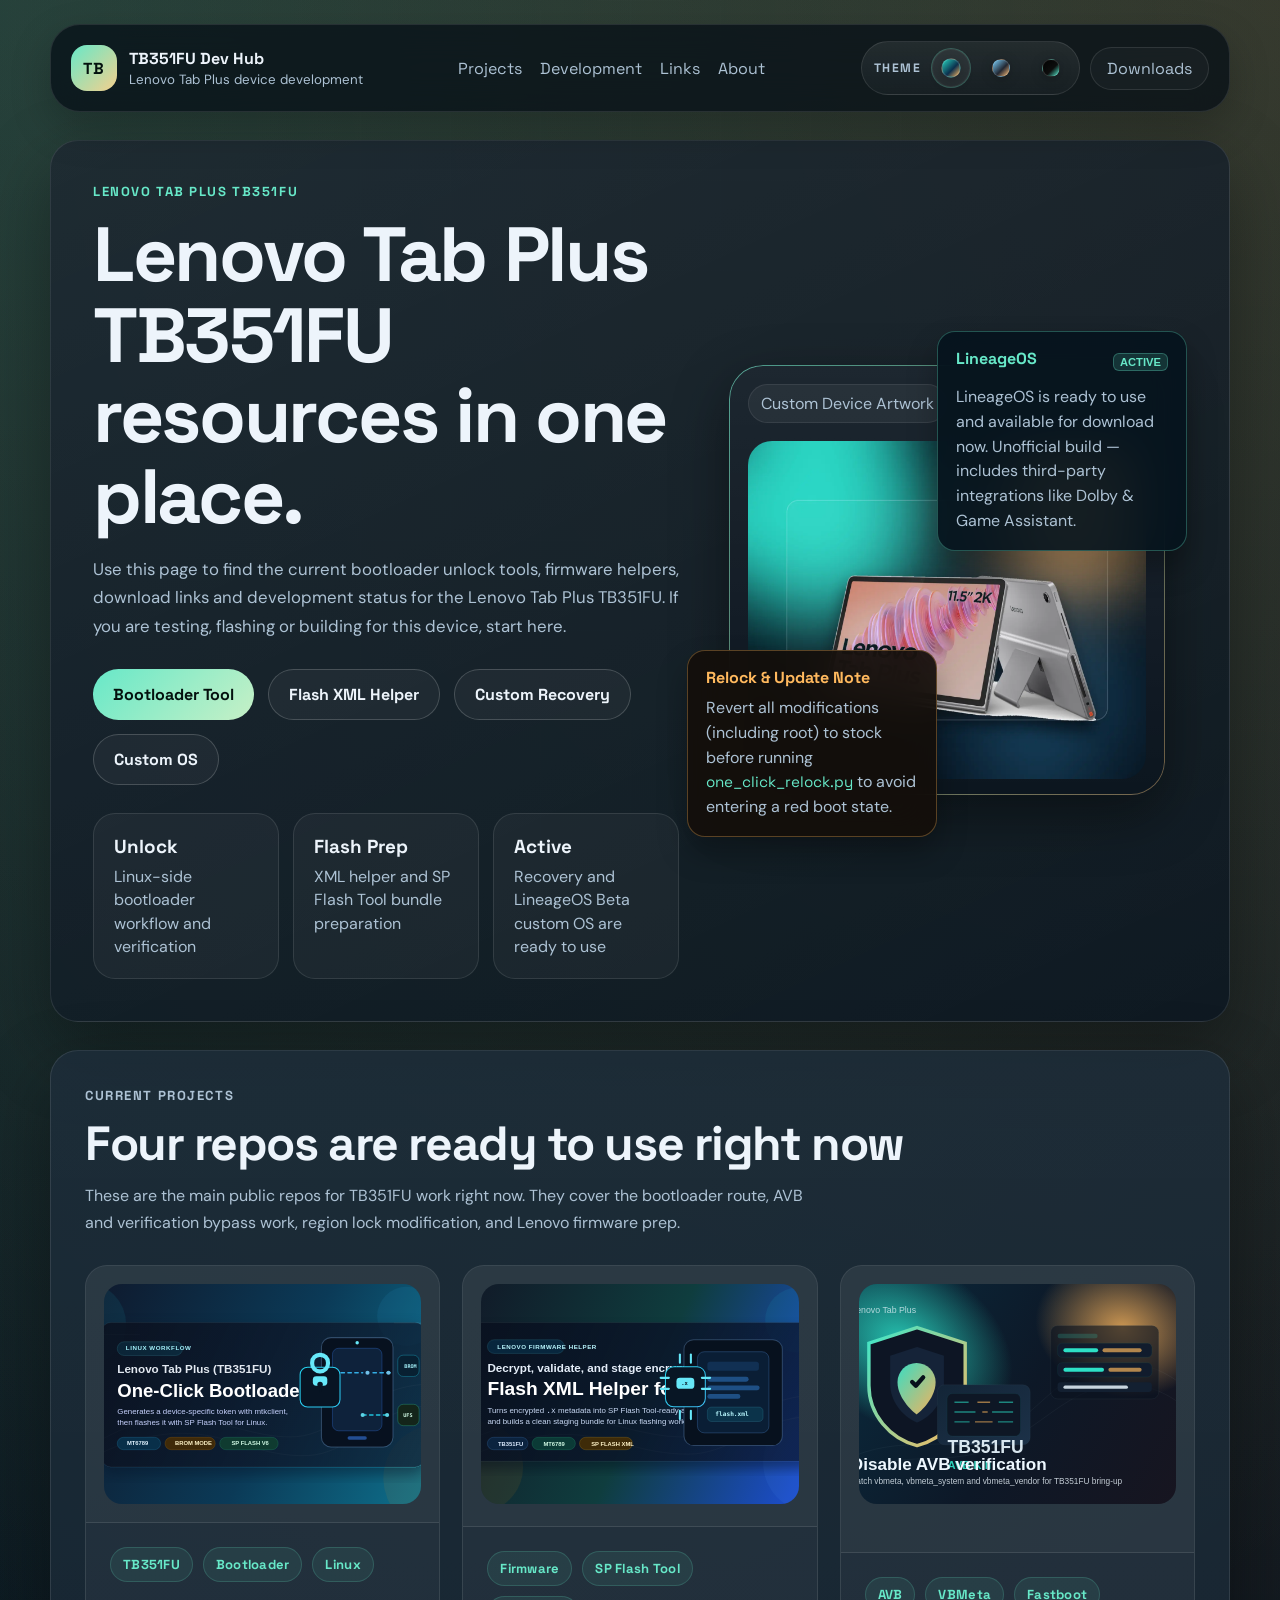
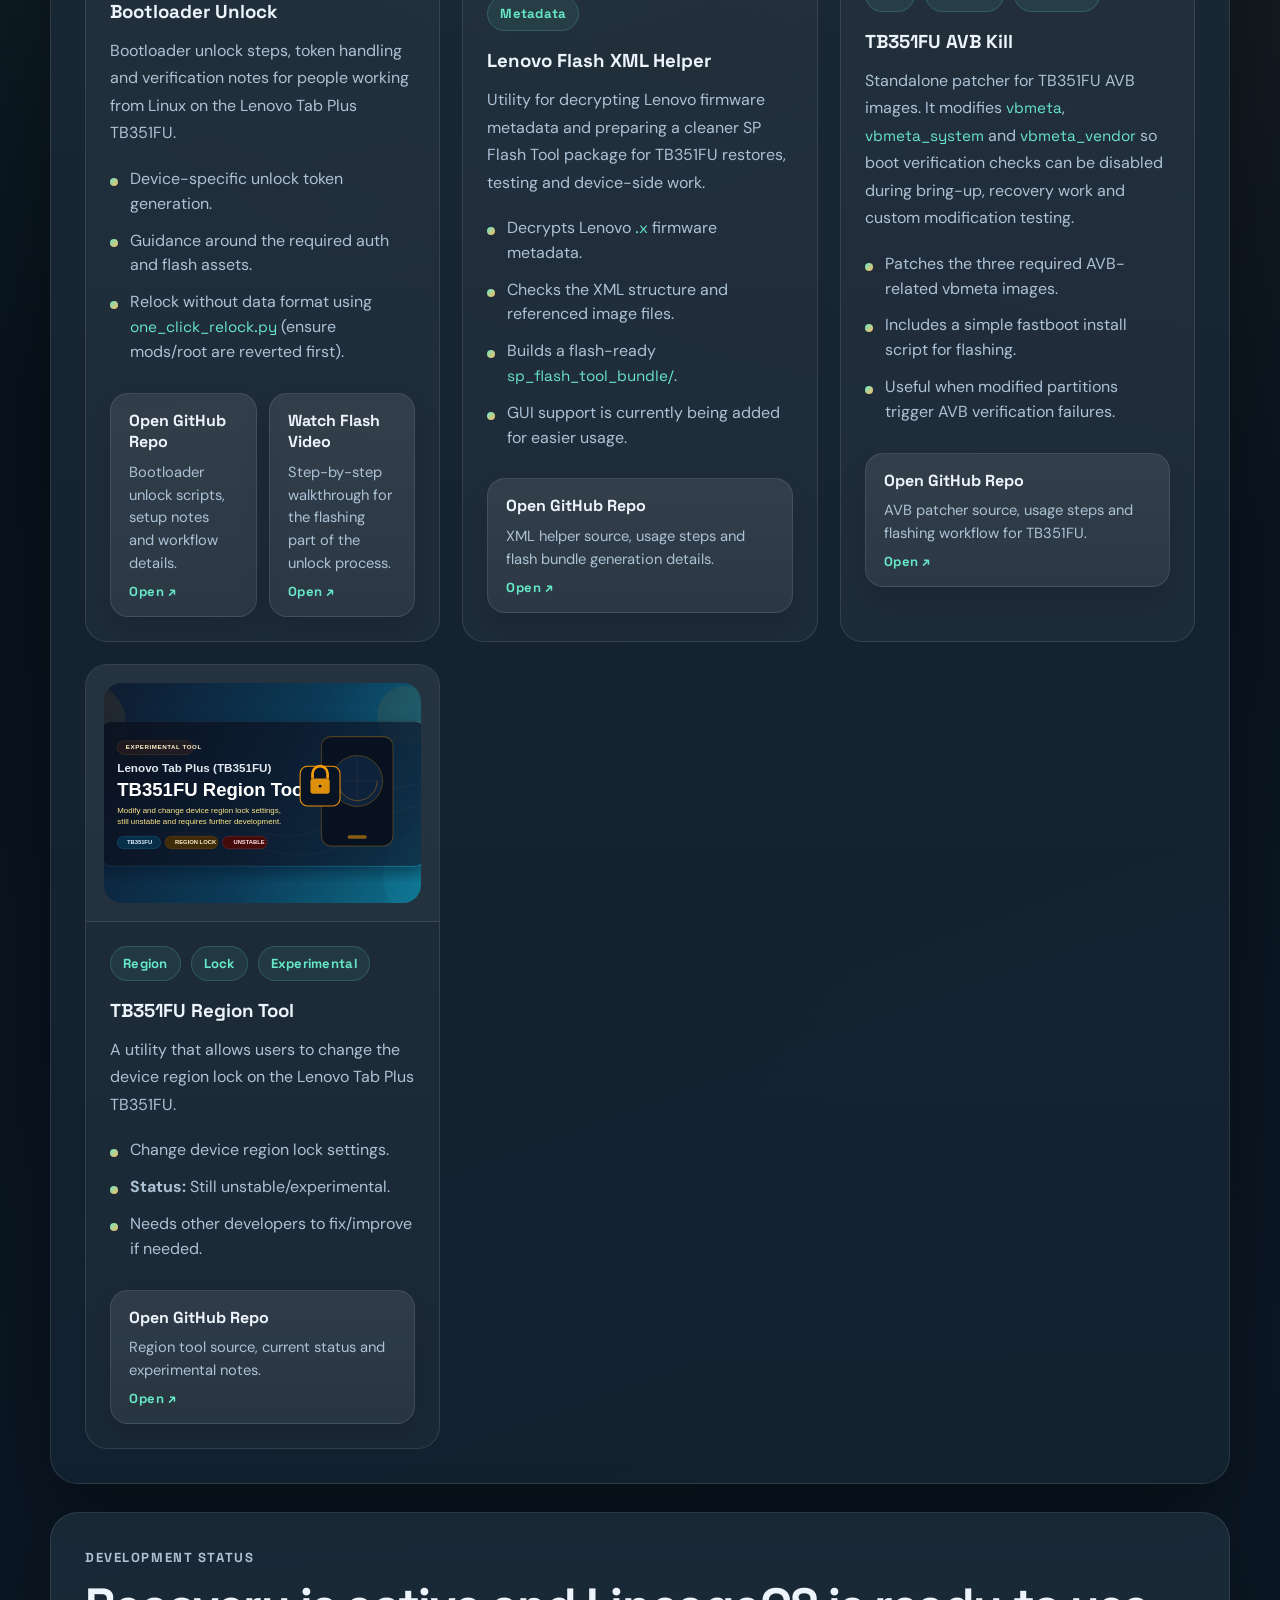
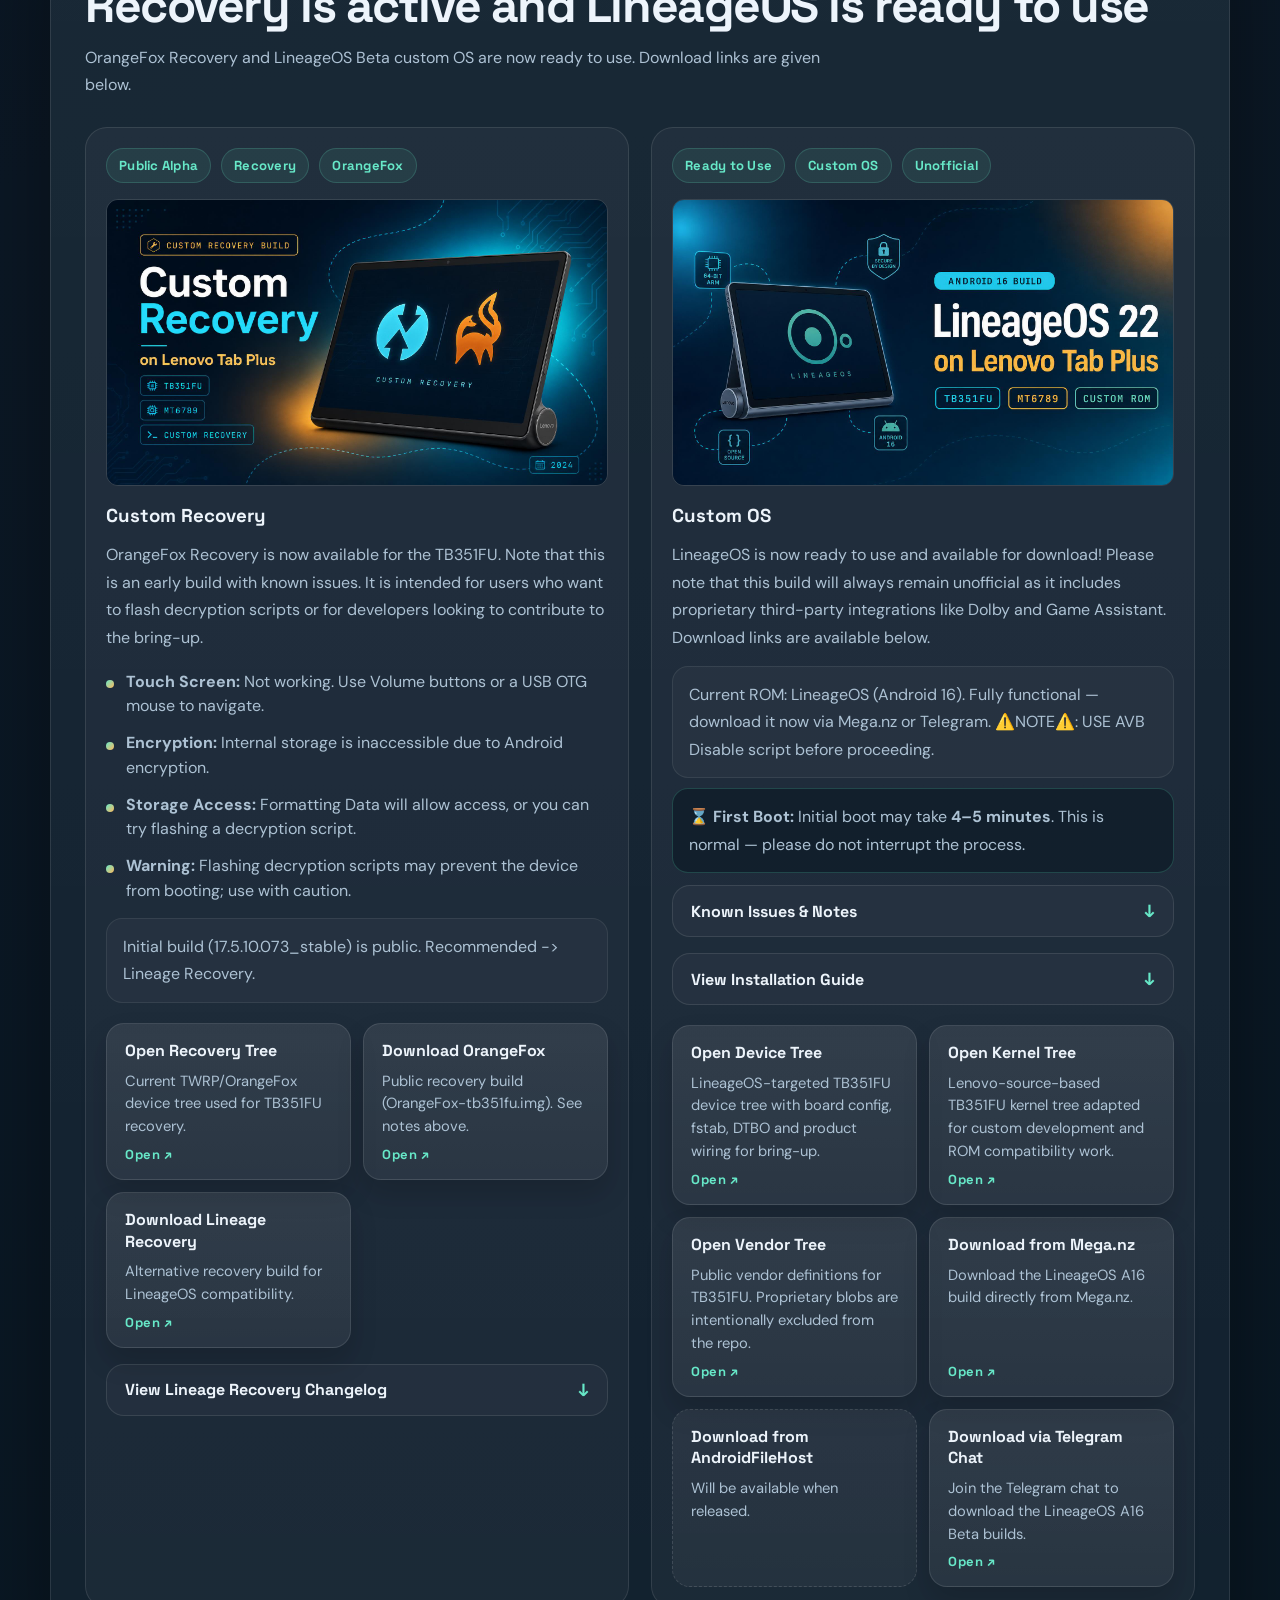
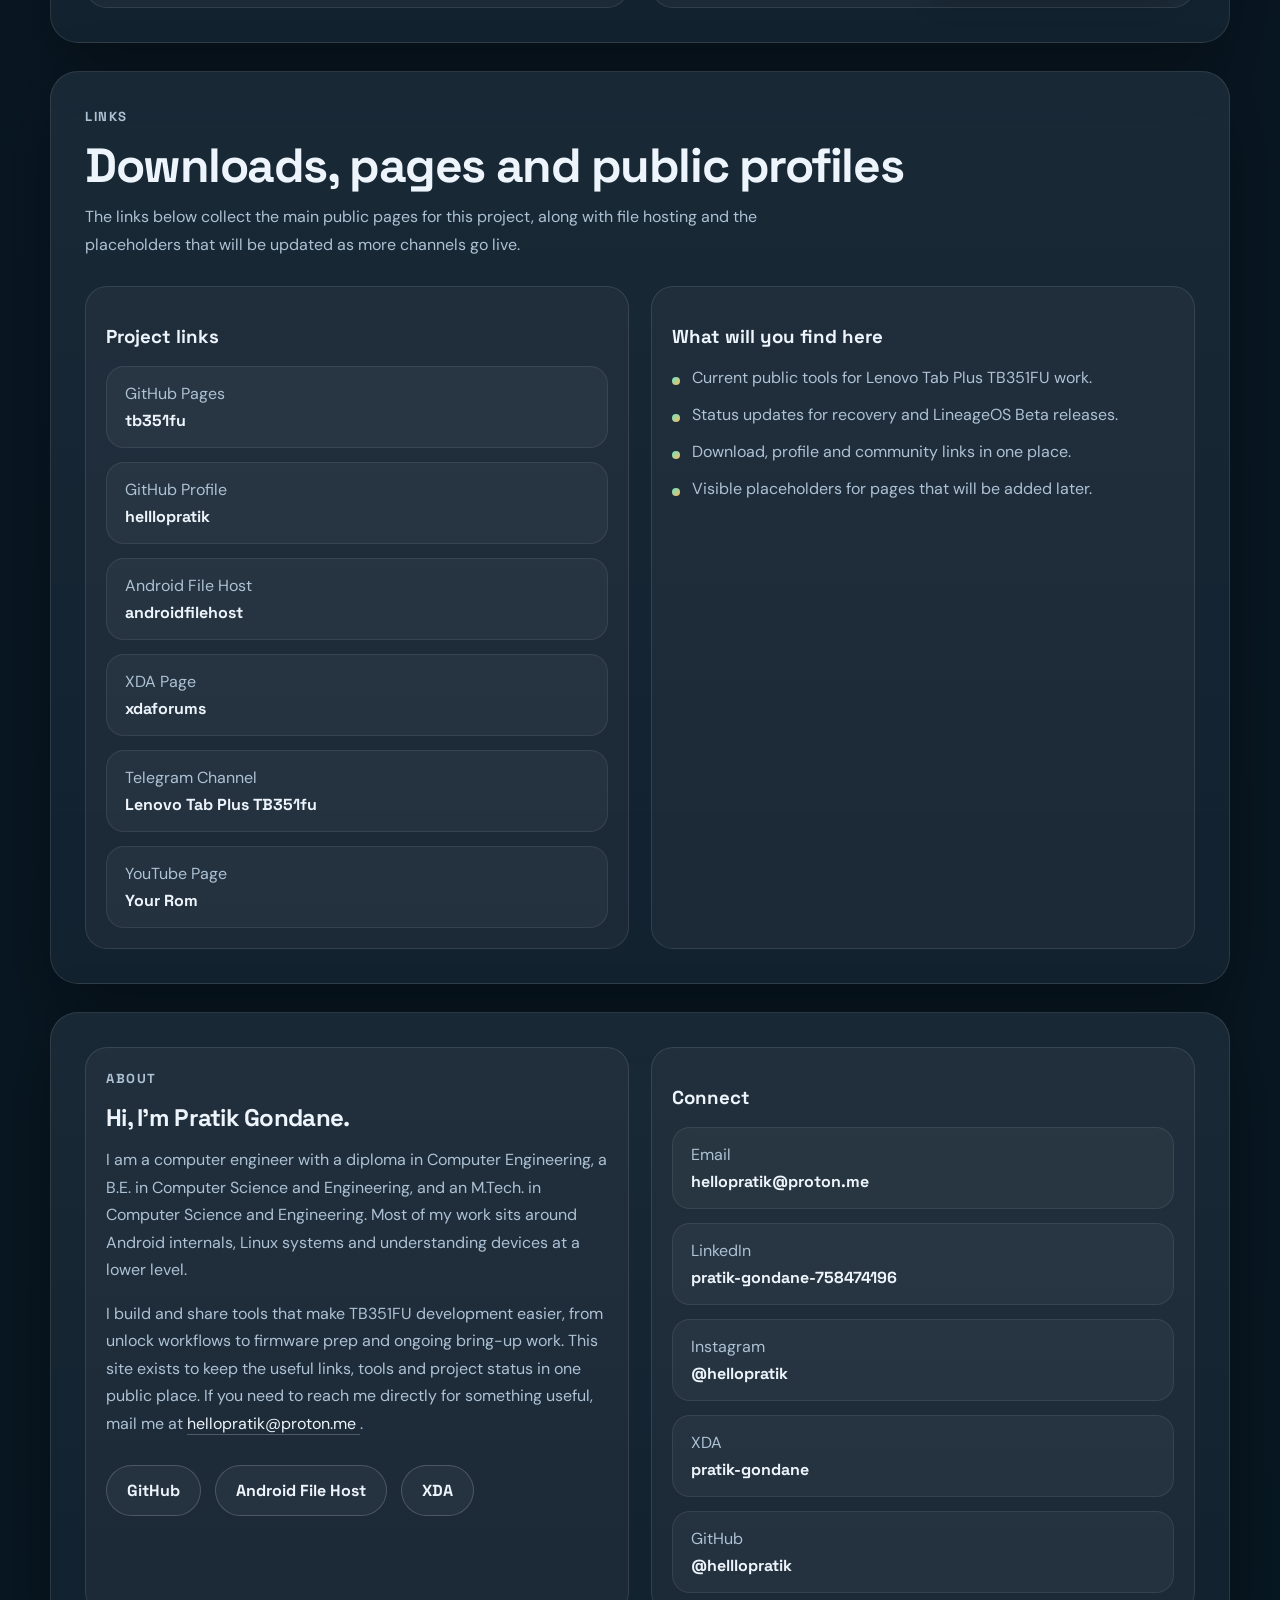
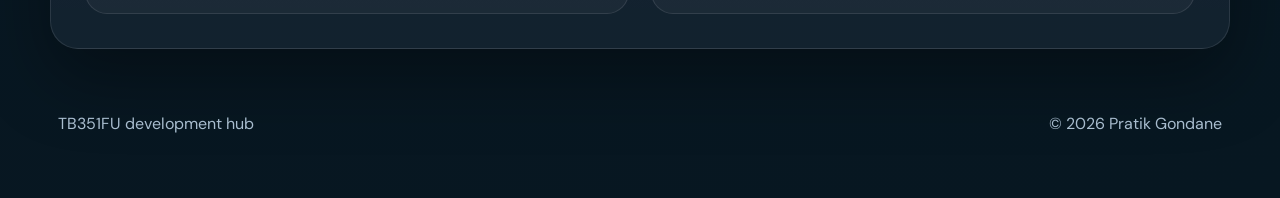
==== index.html @ dd444c96 "Update index.html" ====
<!DOCTYPE html>
<html lang="en">
  <head>
    <meta charset="UTF-8" />
    <meta name="viewport" content="width=device-width, initial-scale=1.0" />
    <title>TB351FU Dev Hub | Lenovo Tab Plus</title>
    <meta
      name="description"
      content="Community-maintained Lenovo Tab Plus TB351FU page with unlock tools, flashing helpers, download links, and LineageOS Beta custom OS builds."
    />
    <link rel="preconnect" href="https://fonts.googleapis.com" />
    <link rel="preconnect" href="https://fonts.gstatic.com" crossorigin />
    <link
      href="https://fonts.googleapis.com/css2?family=DM+Sans:wght@400;500;700&amp;family=Space+Grotesk:wght@400;500;700&amp;display=swap"
      rel="stylesheet"
    />
    <link rel="stylesheet" href="styles.css" />
    <script defer src="script.js"></script>
  </head>
  <body data-theme="ocean">
    <!--
      GitHub Pages: https://helllopratik.github.io/tb351fu/
      GitHub profile: https://github.com/helllopratik
      Android File Host: https://androidfilehost.com/?w=profile&uid=15664248565197208098
      XDA page: https://xdaforums.com/m/pratik-gondane.7046254/
      Telegram channel: https://t.me/+tnPYLhpgWBswZmE1
      YouTube page: https://www.youtube.com/@yourrom3328
      Bootloader flash video: https://www.youtube.com/watch?v=SAwgAutwB2s&t=374s
      Telegram Discussion group: https://t.me/+AI4y0BtIHQcwNGI1
      Recovery tree: https://github.com/helllopratik/twrp_device_lenovo_tb351fu
      Recovery download: https://github.com/helllopratik/twrp_device_lenovo_tb351fu/releases/download/17.5.10.073/OrangeFox-tb351fu.img
      AVB Kill repo: https://github.com/helllopratik/TB351FU_AVB_Kill
      OS device tree: https://github.com/helllopratik/android_device_lenovo_tb351fu
      OS kernel tree: https://github.com/helllopratik/android_kernel_lenovo_tb351fu
      OS vendor tree: https://github.com/helllopratik/android_vendor_lenovo_tb351fu
      OS firmware tree: [link here]
    -->

    <div class="page-shell">
      <header class="site-header">
        <a class="brand" href="#top" aria-label="TB351FU Dev Hub home">
          <span class="brand-mark">TB</span>
          <span class="brand-copy">
            <strong>TB351FU Dev Hub</strong>
            <small>Lenovo Tab Plus device development</small>
          </span>
        </a>

        <nav class="site-nav" aria-label="Primary navigation">
          <a href="#projects">Projects</a>
          <a href="#development">Development</a>
          <a href="#links">Links</a>
          <a href="#about">About</a>
        </nav>

        <div class="header-actions">
          <div class="theme-switcher" role="group" aria-label="Choose color theme">
            <span class="theme-switcher-label">Theme</span>
            <button
              class="theme-button"
              type="button"
              data-theme-value="ocean"
              aria-label="Ocean theme"
              title="Ocean"
            >
              <span class="theme-swatch theme-swatch-ocean" aria-hidden="true"></span>
            </button>
            <button
              class="theme-button"
              type="button"
              data-theme-value="graphite"
              aria-label="Graphite theme"
              title="Graphite"
            >
              <span class="theme-swatch theme-swatch-graphite" aria-hidden="true"></span>
            </button>
            <button
              class="theme-button"
              type="button"
              data-theme-value="amoled"
              aria-label="AMOLED theme"
              title="AMOLED"
            >
              <span class="theme-swatch theme-swatch-amoled" aria-hidden="true"></span>
            </button>
          </div>

          <a class="header-link" href="#links">Downloads</a>
        </div>
      </header>

      <main>
        <section class="hero reveal" id="top">
          <div class="hero-copy">
            <p class="eyebrow">Lenovo Tab Plus TB351FU</p>
            <h1>Lenovo Tab Plus TB351FU resources in one place.</h1>
            <p class="hero-text">
              Use this page to find the current bootloader unlock tools,
              firmware helpers, download links and development status for the
              Lenovo Tab Plus TB351FU. If you are testing, flashing or building
              for this device, start here.
            </p>

            <div class="hero-actions">
              <a
                class="button button-primary"
                href="https://github.com/helllopratik/lenovo_tb351fu_bootloader_unlock"
                target="_blank"
                rel="noreferrer"
              >
                Bootloader Tool
              </a>
              <a
                class="button button-secondary"
                href="https://github.com/helllopratik/lenovo_flash_xml_helper_TB351FU"
                target="_blank"
                rel="noreferrer"
              >
                Flash XML Helper
              </a>
              <a class="button button-secondary" href="#custom-recovery">
                Custom Recovery
              </a>
              <a class="button button-secondary" href="#custom-os">
                Custom OS
              </a>
            </div>

            <div class="hero-stats" aria-label="TB351FU highlights">
              <article>
                <strong>Unlock</strong>
                <span>Linux-side bootloader workflow and verification</span>
              </article>
              <article>
                <strong>Flash Prep</strong>
                <span>XML helper and SP Flash Tool bundle preparation</span>
              </article>
              <article>
                <strong>Active</strong>
                <span>Recovery and LineageOS Beta custom OS are ready to use</span>
              </article>
            </div>
          </div>

          <div class="hero-visual">
            <div class="hero-frame">
              <div class="hero-frame-label">Custom Device Artwork</div>
              <img
                src="assets/lenovotab-hero.webp"
                alt="Custom Lenovo Tab Plus TB351FU hero artwork based on the device photo"
                class="hero-banner hero-device-photo"
                loading="eager"
              />
            </div>

            <div class="floating-card floating-card-top">
              <span style="display: flex; justify-content: space-between; align-items: center; width: 100%;">
                <span>LineageOS</span>
                <span style="font-size: 0.7rem; padding: 2px 6px; border-radius: 6px; background: rgba(103, 232, 200, 0.15); border: 1px solid rgba(103, 232, 200, 0.3); color: var(--accent); margin-bottom: 0; text-transform: uppercase; font-family: sans-serif; font-weight: 700;">Active</span>
              </span>
              <p>
                LineageOS is ready to use and available for download now.
                Unofficial build &mdash; includes third-party integrations like Dolby &amp; Game Assistant.
              </p>
            </div>

            <div class="floating-card floating-card-warning">
              <span>Relock & Update Note</span>
              <p>
                Revert all modifications (including root) to stock before running <code>one_click_relock.py</code> to avoid entering a red boot state.
              </p>
            </div>
          </div>
        </section>

        <section class="section reveal" id="projects">
          <div class="section-head">
            <p class="eyebrow">Current Projects</p>
            <h2>Four repos are ready to use right now</h2>
            <p>
              These are the main public repos for TB351FU work right now. They
              cover the bootloader route, AVB and verification bypass work, 
              region lock modification, and Lenovo firmware prep.
            </p>
          </div>

          <div class="project-grid">
            <article class="project-card">
              <div class="project-media">
                <img
                  src="assets/unlock-banner.svg"
                  alt="Lenovo Tab Plus TB351FU one-click bootloader unlock banner"
                  loading="lazy"
                />
              </div>
              <div class="project-copy">
                <div class="project-meta">
                  <span class="pill">TB351FU</span>
                  <span class="pill">Bootloader</span>
                  <span class="pill">Linux</span>
                </div>
                <h3>Bootloader Unlock</h3>
                <p>
                  Bootloader unlock steps, token handling and verification notes
                  for people working from Linux on the Lenovo Tab Plus TB351FU.
                </p>

                <ul class="feature-list">
                  <li>Device-specific unlock token generation.</li>
                  <li>Guidance around the required auth and flash assets.</li>
                  <li>Relock without data format using <code>one_click_relock.py</code> (ensure mods/root are reverted first).</li>
                </ul>

                <div class="project-links">
                  <a
                    class="action-card"
                    href="https://github.com/helllopratik/lenovo_tb351fu_bootloader_unlock"
                    target="_blank"
                    rel="noreferrer"
                  >
                    <span class="action-card-title">Open GitHub Repo</span>
                    <small class="action-card-note">
                      Bootloader unlock scripts, setup notes and workflow details.
                    </small>
                  </a>
                  <a
                    class="action-card"
                    href="https://www.youtube.com/watch?v=SAwgAutwB2s&amp;t=374s"
                    target="_blank"
                    rel="noreferrer"
                  >
                    <span class="action-card-title">Watch Flash Video</span>
                    <small class="action-card-note">
                      Step-by-step walkthrough for the flashing part of the unlock process.
                    </small>
                  </a>
                </div>
              </div>
            </article>

            <article class="project-card">
              <div class="project-media">
                <img
                  src="assets/xml-helper-banner.svg"
                  alt="Lenovo Flash XML Helper for TB351FU banner"
                  loading="lazy"
                />
              </div>
              <div class="project-copy">
                <div class="project-meta">
                  <span class="pill">Firmware</span>
                  <span class="pill">SP Flash Tool</span>
                  <span class="pill">Metadata</span>
                </div>
                <h3>Lenovo Flash XML Helper</h3>
                <p>
                  Utility for decrypting Lenovo firmware metadata and preparing
                  a cleaner SP Flash Tool package for TB351FU restores, testing
                  and device-side work.
                </p>

                <ul class="feature-list">
                  <li>Decrypts Lenovo <code>.x</code> firmware metadata.</li>
                  <li>Checks the XML structure and referenced image files.</li>
                  <li>Builds a flash-ready <code>sp_flash_tool_bundle/</code>.</li>
                  <li>GUI support is currently being added for easier usage.</li>
                </ul>

                <div class="project-links project-links-single">
                  <a
                    class="action-card"
                    href="https://github.com/helllopratik/lenovo_flash_xml_helper_TB351FU"
                    target="_blank"
                    rel="noreferrer"
                  >
                    <span class="action-card-title">Open GitHub Repo</span>
                    <small class="action-card-note">
                      XML helper source, usage steps and flash bundle generation details.
                    </small>
                  </a>
                </div>
              </div>
            </article>

            <article class="project-card">
              <div class="project-media">
                <img
                  src="assets/avbkill-banner.svg"
                  alt="TB351FU AVB Kill suite banner"
                  loading="lazy"
                />
              </div>
              <div class="project-copy">
                <div class="project-meta">
                  <span class="pill">AVB</span>
                  <span class="pill">VBMeta</span>
                  <span class="pill">Fastboot</span>
                </div>
                <h3>TB351FU AVB Kill</h3>
                <p>
                  Standalone patcher for TB351FU AVB images. It modifies
                  <code>vbmeta</code>, <code>vbmeta_system</code> and
                  <code>vbmeta_vendor</code> so boot verification checks can be
                  disabled during bring-up, recovery work and custom
                  modification testing.
                </p>

                <ul class="feature-list">
                  <li>Patches the three required AVB-related vbmeta images.</li>
                  <li>Includes a simple fastboot install script for flashing.</li>
                  <li>Useful when modified partitions trigger AVB verification failures.</li>
                </ul>

                <div class="project-links project-links-single">
                  <a
                    class="action-card"
                    href="https://github.com/helllopratik/TB351FU_AVB_Kill"
                    target="_blank"
                    rel="noreferrer"
                  >
                    <span class="action-card-title">Open GitHub Repo</span>
                    <small class="action-card-note">
                      AVB patcher source, usage steps and flashing workflow for TB351FU.
                    </small>
                  </a>
                </div>
              </div>
            </article>

            <article class="project-card">
              <div class="project-media">
                <img
                  src="assets/region-tool-banner.svg"
                  alt="TB351FU Region Tool banner"
                  loading="lazy"
                />
              </div>
              <div class="project-copy">
                <div class="project-meta">
                  <span class="pill">Region</span>
                  <span class="pill">Lock</span>
                  <span class="pill">Experimental</span>
                </div>
                <h3>TB351FU Region Tool</h3>
                <p>
                  A utility that allows users to change the device region lock 
                  on the Lenovo Tab Plus TB351FU.
                </p>

                <ul class="feature-list">
                  <li>Change device region lock settings.</li>
                  <li><strong>Status:</strong> Still unstable/experimental.</li>
                  <li>Needs other developers to fix/improve if needed.</li>
                </ul>

                <div class="project-links project-links-single">
                  <a
                    class="action-card"
                    href="https://github.com/helllopratik/tb351fu_region_tool"
                    target="_blank"
                    rel="noreferrer"
                  >
                    <span class="action-card-title">Open GitHub Repo</span>
                    <small class="action-card-note">
                      Region tool source, current status and experimental notes.
                    </small>
                  </a>
                </div>
              </div>
            </article>
          </div>
        </section>

        <section class="section reveal" id="development">
          <div class="section-head">
            <p class="eyebrow">Development Status</p>
            <h2>Recovery is active and LineageOS is ready to use</h2>
            <p>
              OrangeFox Recovery and LineageOS Beta custom OS are now ready to use. Download links are given below.
            </p>
          </div>

          <div class="status-grid">
            <article class="status-card" id="custom-recovery">
              <div class="project-meta">
                <span class="pill">Public Alpha</span>
                <span class="pill">Recovery</span>
                <span class="pill">OrangeFox</span>
              </div>

              <div class="status-media" style="margin-top: 16px; border-radius: 12px; overflow: hidden; border: 1px solid var(--line);">
                <img
                  src="assets/customrecovery.jpeg"
                  alt="OrangeFox Recovery screenshot for Lenovo Tab Plus"
                  style="width: 100%; height: auto; display: block; object-fit: cover;"
                  loading="lazy"
                />
              </div>

              <h3>Custom Recovery</h3>
              <p>
                OrangeFox Recovery is now available for the TB351FU. Note that 
                this is an early build with known issues. It is intended for 
                users who want to flash decryption scripts or for developers 
                looking to contribute to the bring-up.
              </p>
              
              <ul class="feature-list feature-list-compact">
                <li><strong>Touch Screen:</strong> Not working. Use Volume buttons or a USB OTG mouse to navigate.</li>
                <li><strong>Encryption:</strong> Internal storage is inaccessible due to Android encryption.</li>
                <li><strong>Storage Access:</strong> Formatting Data will allow access, or you can try flashing a decryption script.</li>
                <li><strong>Warning:</strong> Flashing decryption scripts may prevent the device from booting; use with caution.</li>
              </ul>

              <p class="status-note">
                Initial build (17.5.10.073_stable) is public. Recommended -> Lineage Recovery.
              </p>
              <div class="status-resource-list">
                <a
                  class="action-card"
                  href="https://github.com/helllopratik/twrp_device_lenovo_tb351fu"
                  target="_blank"
                  rel="noreferrer"
                >
                  <span class="action-card-title">Open Recovery Tree</span>
                  <small class="action-card-note">
                    Current TWRP/OrangeFox device tree used for TB351FU recovery.
                  </small>
                </a>
                <a
                  class="action-card"
                  href="https://github.com/helllopratik/twrp_device_lenovo_tb351fu/releases/download/17.5.10.073/OrangeFox-tb351fu.img"
                  target="_blank"
                  rel="noreferrer"
                >
                  <span class="action-card-title">Download OrangeFox</span>
                  <small class="action-card-note">
                    Public recovery build (OrangeFox-tb351fu.img). See notes above.
                  </small>
                </a>
                <a
                  class="action-card"
                  href="https://github.com/helllopratik/twrp_device_lenovo_tb351fu/releases/tag/17.5.10.110-stable"
                  target="_blank"
                  rel="noreferrer"
                >
                  <span class="action-card-title">Download Lineage Recovery</span>
                  <small class="action-card-note">
                    Alternative recovery build for LineageOS compatibility.
                  </small>
                </a>
              </div>

              <details class="details-changelog">
                <summary>View Lineage Recovery Changelog</summary>
                <div class="details-content">
                  <p>Working</p>
                  <ul class="feature-list feature-list-compact">
                    <li>Fixed fastboot usb bug</li>
                    <li>fixed installation of gsi images</li>
                  </ul>
                </div>
              </details>
            </article>

            <article class="status-card" id="custom-os">
              <div class="project-meta">
                <span class="pill">Ready to Use</span>
                <span class="pill">Custom OS</span>
                <span class="pill">Unofficial</span>
              </div>

              <div class="status-media" style="margin-top: 16px; border-radius: 12px; overflow: hidden; border: 1px solid var(--line);">
                <img
                  src="assets/customos.jpeg"
                  alt="LineageOS Beta screenshot for Lenovo Tab Plus"
                  style="width: 100%; height: auto; display: block; object-fit: cover;"
                  loading="lazy"
                />
              </div>

              <h3>Custom OS</h3>
              <p>
                LineageOS is now ready to use and available for download! Please note that this build will always remain unofficial as it includes proprietary third-party integrations like Dolby and Game Assistant. Download links are available below.
              </p>
              <p class="status-note">
                Current ROM: LineageOS (Android 16). Fully functional — download it now via Mega.nz or Telegram. ⚠️NOTE⚠️: USE AVB Disable script before proceeding.
              </p>
              <p class="status-note" style="border-color: rgba(103, 232, 200, 0.2); background: rgba(6, 20, 30, 0.5); margin-top: 10px;">
                <strong>&#8987; First Boot:</strong> Initial boot may take <strong>4&ndash;5 minutes</strong>. This is normal &mdash; please do not interrupt the process.
              </p>

              <details class="details-changelog" style="margin-top: 12px;">
                <summary>Known Issues &amp; Notes</summary>
                <div class="details-content">

                  <p style="margin: 0 0 12px; color: var(--accent-strong); font-weight: 600;">Stylus Pen</p>
                  <ul class="feature-list feature-list-compact">
                    <li><strong>Button bug:</strong> Pressing the stylus button activates the eraser mode in Nebo and it may stay stuck there. To return to draw mode, double-press the button or hold it for ~5 seconds. A temporary workaround is to disconnect Bluetooth and reconnect.</li>
                    <li><strong>Remote Control &amp; some pen features:</strong> Disabled / not functional in this build.</li>
                    <li><strong>Palm Rejection:</strong> Supported and working.</li>
                  </ul>

                  <p style="margin: 16px 0 12px; color: var(--accent-strong); font-weight: 600;">System</p>
                  <ul class="feature-list feature-list-compact">
                    <li><strong>Settings crash:</strong> Navigating to <em>Settings &rarr; System &rarr; Language &amp; Region</em> will cause the Settings app to crash.</li>
                    <li><strong>GApps:</strong> Included in this build.</li>
                  </ul>

                  <p style="margin: 16px 0 8px; color: var(--muted); font-size: 0.82rem; line-height: 1.6; border-top: 1px solid var(--line); padding-top: 12px;">
                    <strong>Disclaimer:</strong> This build is provided as-is, without any warranty, express or implied. By downloading and flashing this ROM, you acknowledge that you do so entirely at your own risk. The developer assumes no liability for any damage, data loss, or malfunction that may result from its use. Your device warranty may be affected. Proceed only if you understand and accept these terms.
                  </p>

                </div>
              </details>

              <details class="details-changelog" style="margin-top: 16px;">
                <summary>View Installation Guide</summary>
                <div class="details-content">

                  <p style="margin: 0 0 12px; color: var(--accent-strong); font-weight: 600;">Path A &mdash; Coming from Stock Recovery</p>
                  <ol class="feature-list feature-list-compact" style="list-style: decimal; padding-left: 20px;">
                    <li>Reboot into stock recovery.</li>
                    <li>Enter <strong>Fastbootd mode</strong> (not Bootloader/Fastboot &mdash; select <em>Enter Fastbootd</em>).</li>
                    <li>Connect your PC via USB.</li>
                    <li>Flash only <code>vendor_boot.img</code> from the ROM folder.</li>
                    <li>Power off the device, or reboot back into recovery via bootloader or from the system. <strong>Do not</strong> select &ldquo;Reboot to Recovery&rdquo; from the stock Fastbootd menu.</li>
                    <li>Once in Lineage Recovery, perform a <strong>Factory Reset (wipe data)</strong>.</li>
                    <li>Go to <strong>Fastbootd mode</strong> again.</li>
                    <li>Run <code>./flash.sh</code> from the ROM folder on your PC. &mdash; This flashes all required partitions.</li>
                    <li>Reboot and enjoy LineageOS.</li>
                  </ol>

                  <p style="margin: 16px 0 12px; color: var(--accent-strong); font-weight: 600;">Path B &mdash; Already on Lineage Recovery</p>
                  <ol class="feature-list feature-list-compact" style="list-style: decimal; padding-left: 20px;">
                    <li>Reboot into <strong>Lineage Recovery</strong>.</li>
                    <li>Perform a <strong>Factory Reset (wipe data)</strong> first &mdash; do this before flashing any images.</li>
                    <li>Enter <strong>Fastbootd mode</strong> from recovery.</li>
                    <li>Connect your PC and run <code>./flash.sh</code> from the ROM folder.</li>
                    <li>Reboot and enjoy LineageOS.</li>
                  </ol>

                  <p style="margin: 16px 0 8px; color: var(--muted); font-size: 0.85rem;">
                    <strong>&#9888; Important:</strong> Always factory reset <em>before</em> flashing custom images to avoid boot issues.
                  </p>

                  <p style="margin: 16px 0 12px; color: var(--accent-strong); font-weight: 600;">Restore to Stock</p>
                  <ol class="feature-list feature-list-compact" style="list-style: decimal; padding-left: 20px;">
                    <li>Enter <strong>Fastbootd mode</strong> or use <strong>SP Flash Tool</strong>.</li>
                    <li>Flash <code>super.img</code> from the stock firmware.</li>
                    <li><strong>Format data</strong> (required) before booting back into stock firmware.</li>
                  </ol>

                </div>
              </details>
              <div class="status-resource-list">
                <a
                  class="action-card"
                  href="https://github.com/helllopratik/android_device_lenovo_tb351fu"
                  target="_blank"
                  rel="noreferrer"
                >
                  <span class="action-card-title">Open Device Tree</span>
                  <small class="action-card-note">
                    LineageOS-targeted TB351FU device tree with board config,
                    fstab, DTBO and product wiring for bring-up.
                  </small>
                </a>
                <a
                  class="action-card"
                  href="https://github.com/helllopratik/android_kernel_lenovo_tb351fu"
                  target="_blank"
                  rel="noreferrer"
                >
                  <span class="action-card-title">Open Kernel Tree</span>
                  <small class="action-card-note">
                    Lenovo-source-based TB351FU kernel tree adapted for custom
                    development and ROM compatibility work.
                  </small>
                </a>
                <a
                  class="action-card"
                  href="https://github.com/helllopratik/android_vendor_lenovo_tb351fu"
                  target="_blank"
                  rel="noreferrer"
                >
                  <span class="action-card-title">Open Vendor Tree</span>
                  <small class="action-card-note">
                    Public vendor definitions for TB351FU. Proprietary blobs are
                    intentionally excluded from the repo.
                  </small>
                </a>
                <a
                  class="action-card"
                  href="https://mega.nz/folder/G1wBFbLB#x_TEF6RH4DVJCCIgyLlnLg"
                  target="_blank"
                  rel="noreferrer"
                >
                  <span class="action-card-title">Download from Mega.nz</span>
                  <small class="action-card-note">
                    Download the LineageOS A16 build directly from Mega.nz.
                  </small>
                </a>
                <button class="action-card action-card-disabled" type="button" disabled>
                  <span class="action-card-title">Download from AndroidFileHost</span>
                  <small class="action-card-note">
                    Will be available when released.
                  </small>
                </button>
                <a
                  class="action-card"
                  href="https://t.me/+AI4y0BtIHQcwNGI1"
                  target="_blank"
                  rel="noreferrer"
                >
                  <span class="action-card-title">Download via Telegram Chat</span>
                  <small class="action-card-note">
                    Join the Telegram chat to download the LineageOS A16 Beta builds.
                  </small>
                </a>
              </div>
            </article>
          </div>
        </section>

        <section class="section reveal" id="links">
          <div class="section-head">
            <p class="eyebrow">Links</p>
            <h2>Downloads, pages and public profiles</h2>
            <p>
              The links below collect the main public pages for this project,
              along with file hosting and the placeholders that will be updated
              as more channels go live.
            </p>
          </div>

          <div class="community-grid">
            <article class="community-card">
              <h3>Project links</h3>
              <div class="resource-list">
                <a
                  class="resource-link"
                  href="https://helllopratik.github.io/tb351fu/"
                  target="_blank"
                  rel="noreferrer"
                >
                  <span>GitHub Pages</span>
                  <strong>tb351fu</strong>
                </a>

                <a
                  class="resource-link"
                  href="https://github.com/helllopratik"
                  target="_blank"
                  rel="noreferrer"
                >
                  <span>GitHub Profile</span>
                  <strong>helllopratik</strong>
                </a>

                <a
                  class="resource-link"
                  href="https://androidfilehost.com/?w=profile&amp;uid=15664248565197208098"
                  target="_blank"
                  rel="noreferrer"
                >
                  <span>Android File Host</span>
                  <strong>androidfilehost</strong>
                </a>

                <a
                  class="resource-link"
                  href="https://xdaforums.com/m/pratik-gondane.7046254/"
                  target="_blank"
                  rel="noreferrer"
                >
                  <span>XDA Page</span>
                  <strong>xdaforums</strong>
                </a>

                <a
                  class="resource-link"
                  href="https://t.me/+tnPYLhpgWBswZmE1"
                  target="_blank"
                  rel="noreferrer"
                  >
                  <span>Telegram Channel</span>
                  <strong>Lenovo Tab Plus TB351fu</strong>
                </a>

                <a 
                  class="resource-link"
                  href="https://www.youtube.com/@yourrom3328"
                  target="_blank"
                  rel="noreferrer"
                  >                  
                  <span>YouTube Page</span>
                  <strong>Your Rom</strong>
                </a>
              </div>
            </article>

            <article class="community-card">
              <h3>What will you find here</h3>
              <ul class="feature-list feature-list-compact">
                <li>Current public tools for Lenovo Tab Plus TB351FU work.</li>
                <li>Status updates for recovery and LineageOS Beta releases.</li>
                <li>Download, profile and community links in one place.</li>
                <li>Visible placeholders for pages that will be added later.</li>
              </ul>
            </article>
          </div>
        </section>

        <section class="section profile-section reveal" id="about">
          <article class="profile-card">
            <p class="eyebrow">About</p>
            <h2>Hi, I&apos;m Pratik Gondane.</h2>
            <p>
              I am a computer engineer with a diploma in Computer Engineering,
              a B.E. in Computer Science and Engineering, and an M.Tech. in
              Computer Science and Engineering. Most of my work sits around
              Android internals, Linux systems and understanding devices at a
              lower level.
            </p>
            <p>
              I build and share tools that make TB351FU development easier,
              from unlock workflows to firmware prep and ongoing bring-up work.
              This site exists to keep the useful links, tools and project
              status in one public place. If you need to reach me directly for
              something useful, mail me at
              <a class="inline-text-link" href="mailto:hellopratik@proton.me">
                hellopratik@proton.me
              </a>.
            </p>

            <div class="profile-actions">
              <a
                class="button button-secondary"
                href="https://github.com/helllopratik"
                target="_blank"
                rel="noreferrer"
              >
                GitHub
              </a>
              <a
                class="button button-secondary"
                href="https://androidfilehost.com/?w=profile&amp;uid=15664248565197208098"
                target="_blank"
                rel="noreferrer"
              >
                Android File Host
              </a>
              <a
                class="button button-secondary"
                href="https://xdaforums.com/m/pratik-gondane.7046254/"
                target="_blank"
                rel="noreferrer"
              >
                XDA
              </a>
            </div>
          </article>

          <article class="community-card">
            <h3>Connect</h3>
            <div class="resource-list">
              <a
                class="resource-link"
                href="mailto:hellopratik@proton.me"
              >
                <span>Email</span>
                <strong>hellopratik@proton.me</strong>
              </a>

              <a
                class="resource-link"
                href="https://www.linkedin.com/in/pratik-gondane-758474196/"
                target="_blank"
                rel="noreferrer"
              >
                <span>LinkedIn</span>
                <strong>pratik-gondane-758474196</strong>
              </a>

              <a
                class="resource-link"
                href="https://www.instagram.com/hellopratik"
                target="_blank"
                rel="noreferrer"
              >
                <span>Instagram</span>
                <strong>@hellopratik</strong>
              </a>

              <a
                class="resource-link"
                href="https://xdaforums.com/m/pratik-gondane.7046254/"
                target="_blank"
                rel="noreferrer"
              >
                <span>XDA</span>
                <strong>pratik-gondane</strong>
              </a>

              <a
                class="resource-link"
                href="https://github.com/helllopratik"
                target="_blank"
                rel="noreferrer"
              >
                <span>GitHub</span>
                <strong>@helllopratik</strong>
              </a>
            </div>
          </article>
        </section>
      </main>

      <footer class="site-footer">
        <p>TB351FU development hub</p>
        <p>&copy; <span id="year"></span> Pratik Gondane</p>
      </footer>
    </div>
  </body>
</html>
---- styles.css ----
:root {
  --bg: #06131f;
  --bg-soft: rgba(15, 31, 46, 0.82);
  --panel: rgba(10, 22, 35, 0.78);
  --panel-strong: rgba(8, 17, 28, 0.94);
  --line: rgba(255, 255, 255, 0.1);
  --line-strong: rgba(255, 255, 255, 0.18);
  --text: #edf4fb;
  --muted: #adc2d4;
  --accent: #67e8c8;
  --accent-strong: #ffb95e;
  --accent-ink: #04110e;
  --accent-soft: rgba(103, 232, 200, 0.08);
  --accent-line: rgba(103, 232, 200, 0.18);
  --shadow: 0 28px 70px rgba(0, 0, 0, 0.35);
  --header-bg: rgba(5, 13, 22, 0.72);
  --surface: rgba(255, 255, 255, 0.04);
  --surface-soft: rgba(255, 255, 255, 0.03);
  --brand-gradient: linear-gradient(135deg, var(--accent) 0%, #f4d08d 100%);
  --theme-ring: rgba(103, 232, 200, 0.24);
  --floating-bg: rgba(5, 18, 27, 0.88);
  --page-gradient:
    radial-gradient(circle at top left, rgba(103, 232, 200, 0.2), transparent 30%),
    radial-gradient(circle at top right, rgba(255, 185, 94, 0.18), transparent 32%),
    linear-gradient(160deg, #040b12 0%, #0b1724 48%, #071721 100%);
  --section-bg:
    linear-gradient(180deg, rgba(255, 255, 255, 0.05), rgba(255, 255, 255, 0.02)),
    var(--bg-soft);
  --hero-bg:
    linear-gradient(155deg, rgba(255, 255, 255, 0.07), rgba(255, 255, 255, 0.01)),
    rgba(7, 18, 30, 0.78);
  --hero-media-bg:
    radial-gradient(circle at top, rgba(103, 232, 200, 0.12), transparent 56%),
    linear-gradient(180deg, rgba(255, 255, 255, 0.06), transparent);
  --grid-color: rgba(255, 255, 255, 0.03);
  --radius-xl: 28px;
  --radius-lg: 22px;
  --radius-md: 16px;
  --max-width: 1180px;
}

body[data-theme="graphite"] {
  --bg: #171a20;
  --bg-soft: rgba(36, 39, 47, 0.84);
  --panel: rgba(27, 29, 36, 0.8);
  --panel-strong: rgba(20, 22, 28, 0.95);
  --line: rgba(255, 255, 255, 0.08);
  --line-strong: rgba(255, 255, 255, 0.16);
  --text: #f3f5f8;
  --muted: #c4c9d1;
  --accent: #7bd2ff;
  --accent-strong: #ffc07a;
  --accent-ink: #05131c;
  --accent-soft: rgba(123, 210, 255, 0.12);
  --accent-line: rgba(123, 210, 255, 0.24);
  --shadow: 0 28px 70px rgba(0, 0, 0, 0.42);
  --header-bg: rgba(18, 20, 25, 0.8);
  --surface: rgba(255, 255, 255, 0.05);
  --surface-soft: rgba(255, 255, 255, 0.035);
  --brand-gradient: linear-gradient(135deg, #7bd2ff 0%, #ffc07a 100%);
  --theme-ring: rgba(123, 210, 255, 0.28);
  --floating-bg: rgba(20, 23, 29, 0.9);
  --page-gradient:
    radial-gradient(circle at top left, rgba(123, 210, 255, 0.16), transparent 32%),
    radial-gradient(circle at top right, rgba(255, 192, 122, 0.14), transparent 34%),
    linear-gradient(160deg, #121419 0%, #232833 50%, #161a21 100%);
  --section-bg:
    linear-gradient(180deg, rgba(255, 255, 255, 0.06), rgba(255, 255, 255, 0.02)),
    rgba(29, 32, 39, 0.88);
  --hero-bg:
    linear-gradient(155deg, rgba(255, 255, 255, 0.07), rgba(255, 255, 255, 0.02)),
    rgba(23, 26, 32, 0.9);
  --hero-media-bg:
    radial-gradient(circle at top, rgba(123, 210, 255, 0.18), transparent 54%),
    linear-gradient(180deg, rgba(255, 255, 255, 0.06), transparent);
}

body[data-theme="amoled"] {
  --bg: #000000;
  --bg-soft: rgba(0, 0, 0, 0.94);
  --panel: rgba(0, 0, 0, 0.92);
  --panel-strong: rgba(0, 0, 0, 0.98);
  --line: rgba(255, 255, 255, 0.09);
  --line-strong: rgba(255, 255, 255, 0.18);
  --text: #f6f6f6;
  --muted: #b8b8b8;
  --accent: #54f0d2;
  --accent-strong: #ffc36f;
  --accent-ink: #03110c;
  --accent-soft: rgba(84, 240, 210, 0.1);
  --accent-line: rgba(84, 240, 210, 0.22);
  --shadow: 0 28px 70px rgba(0, 0, 0, 0.6);
  --header-bg: rgba(0, 0, 0, 0.92);
  --surface: rgba(255, 255, 255, 0.03);
  --surface-soft: rgba(255, 255, 255, 0.025);
  --brand-gradient: linear-gradient(135deg, #54f0d2 0%, #ffc36f 100%);
  --theme-ring: rgba(84, 240, 210, 0.28);
  --floating-bg: rgba(0, 0, 0, 0.9);
  --page-gradient:
    radial-gradient(circle at top left, rgba(84, 240, 210, 0.12), transparent 28%),
    radial-gradient(circle at top right, rgba(255, 195, 111, 0.1), transparent 30%),
    linear-gradient(180deg, #000000 0%, #020202 100%);
  --section-bg:
    linear-gradient(180deg, rgba(255, 255, 255, 0.03), rgba(255, 255, 255, 0.01)),
    rgba(0, 0, 0, 0.96);
  --hero-bg:
    linear-gradient(155deg, rgba(255, 255, 255, 0.04), rgba(255, 255, 255, 0.01)),
    rgba(0, 0, 0, 0.98);
  --hero-media-bg:
    radial-gradient(circle at top, rgba(84, 240, 210, 0.18), transparent 54%),
    linear-gradient(180deg, rgba(255, 255, 255, 0.03), transparent);
}

* {
  box-sizing: border-box;
}

html {
  scroll-behavior: smooth;
}

body {
  margin: 0;
  min-height: 100vh;
  font-family: "DM Sans", sans-serif;
  color: var(--text);
  background: var(--page-gradient);
  transition: background 220ms ease, color 220ms ease;
}

body::before {
  content: "";
  position: fixed;
  inset: 0;
  pointer-events: none;
  background-image:
    linear-gradient(var(--grid-color) 1px, transparent 1px),
    linear-gradient(90deg, var(--grid-color) 1px, transparent 1px);
  background-size: 90px 90px;
  mask-image: radial-gradient(circle at center, black 44%, transparent 88%);
  opacity: 0.35;
}

img {
  display: block;
  max-width: 100%;
}

a {
  color: inherit;
  text-decoration: none;
}

code {
  font-family: "Space Grotesk", monospace;
  font-size: 0.95em;
  color: var(--accent);
}

.page-shell {
  width: min(calc(100% - 32px), var(--max-width));
  margin: 0 auto;
  padding: 24px 0 48px;
  position: relative;
  z-index: 1;
}

.site-header {
  display: grid;
  grid-template-columns: auto minmax(0, 1fr) auto;
  align-items: center;
  gap: 16px 24px;
  padding: 16px 20px;
  position: sticky;
  top: 16px;
  z-index: 20;
  backdrop-filter: blur(18px);
  background: var(--header-bg);
  border: 1px solid var(--line);
  border-radius: 30px;
  box-shadow: 0 16px 40px rgba(0, 0, 0, 0.22);
}

.brand {
  display: inline-flex;
  align-items: center;
  gap: 12px;
  min-width: 0;
}

.brand-mark {
  width: 46px;
  height: 46px;
  display: grid;
  place-items: center;
  border-radius: 16px;
  font-family: "Space Grotesk", sans-serif;
  font-weight: 700;
  letter-spacing: 0.05em;
  color: var(--accent-ink);
  background: var(--brand-gradient);
}

.brand-copy {
  display: flex;
  flex-direction: column;
  gap: 2px;
}

.brand-copy strong,
.site-nav a,
.header-link,
.theme-button,
.button,
.inline-link,
.resource-link strong,
.pill,
.workflow-step span,
.status-link {
  font-family: "Space Grotesk", sans-serif;
}

.brand-copy small {
  color: var(--muted);
}

.site-nav {
  display: flex;
  align-items: center;
  justify-content: center;
  flex-wrap: wrap;
  gap: 18px;
  min-width: 0;
}

.header-actions {
  display: inline-flex;
  align-items: center;
  justify-self: end;
  flex-wrap: wrap;
  gap: 10px;
}

.site-nav a,
.header-link {
  color: var(--muted);
  transition: color 180ms ease, transform 180ms ease;
}

.site-nav a:hover,
.header-link:hover {
  color: var(--text);
  transform: translateY(-1px);
}

.header-link {
  padding: 10px 16px;
  border: 1px solid var(--line);
  border-radius: 999px;
  background: var(--surface-soft);
  white-space: nowrap;
}

.theme-switcher {
  display: inline-flex;
  align-items: center;
  gap: 10px;
  padding: 6px 8px 6px 12px;
  border: 1px solid var(--line);
  border-radius: 999px;
  background:
    linear-gradient(180deg, rgba(255, 255, 255, 0.05), transparent),
    var(--surface-soft);
}

.theme-switcher-label {
  font-family: "Space Grotesk", sans-serif;
  font-size: 0.76rem;
  font-weight: 700;
  letter-spacing: 0.12em;
  text-transform: uppercase;
  color: var(--muted);
}

.theme-button {
  appearance: none;
  display: grid;
  place-items: center;
  width: 40px;
  height: 40px;
  padding: 0;
  border: 1px solid transparent;
  border-radius: 999px;
  background: transparent;
  cursor: pointer;
  transition:
    transform 180ms ease,
    border-color 180ms ease,
    background-color 180ms ease,
    box-shadow 180ms ease;
}

.theme-button:hover {
  border-color: var(--line-strong);
  background: rgba(255, 255, 255, 0.04);
  transform: translateY(-1px);
}

.theme-button.is-active {
  border-color: var(--theme-ring);
  background: rgba(255, 255, 255, 0.06);
  box-shadow: inset 0 0 0 1px rgba(255, 255, 255, 0.05);
}

.theme-button:focus-visible {
  outline: 2px solid var(--accent);
  outline-offset: 2px;
}

.theme-swatch {
  width: 18px;
  height: 18px;
  border-radius: 999px;
  border: 1px solid rgba(255, 255, 255, 0.16);
  box-shadow: 0 2px 12px rgba(0, 0, 0, 0.25);
}

.theme-button.is-active .theme-swatch {
  transform: scale(1.08);
}

.theme-swatch-ocean {
  background: linear-gradient(135deg, #27d6bf 0%, #0b2f4d 58%, #ffb95e 100%);
}

.theme-swatch-graphite {
  background: linear-gradient(135deg, #7bd2ff 0%, #222732 58%, #ffc07a 100%);
}

.theme-swatch-amoled {
  background: linear-gradient(135deg, #020202 0%, #0d0d0d 58%, #54f0d2 100%);
}

.hero,
.section,
.profile-section {
  margin-top: 28px;
}

.hero {
  display: grid;
  grid-template-columns: 1.1fr 0.9fr;
  gap: 28px;
  align-items: center;
  padding: 42px;
  background: var(--hero-bg);
  border: 1px solid var(--line);
  border-radius: var(--radius-xl);
  box-shadow: var(--shadow);
  overflow: hidden;
}

.hero-copy {
  position: relative;
  z-index: 1;
}

.eyebrow {
  margin: 0 0 14px;
  font-family: "Space Grotesk", sans-serif;
  font-size: 0.82rem;
  font-weight: 700;
  letter-spacing: 0.12em;
  text-transform: uppercase;
  color: var(--accent);
}

.hero h1,
.section-head h2,
.profile-card h2 {
  margin: 0;
  font-family: "Space Grotesk", sans-serif;
  line-height: 1.05;
  letter-spacing: -0.03em;
}

.hero h1 {
  font-size: clamp(2.8rem, 6vw, 5.1rem);
  max-width: 12ch;
}

.hero-text,
.section-head p,
.project-copy p,
.status-card p,
.workflow-step p,
.profile-card p,
.status-note,
.quote-note {
  color: var(--muted);
  line-height: 1.72;
}

.hero-text {
  max-width: 62ch;
  margin: 18px 0 0;
  font-size: 1.05rem;
}

.hero-actions,
.profile-actions {
  display: flex;
  flex-wrap: wrap;
  gap: 14px;
  margin-top: 28px;
}

.project-links {
  display: grid;
  grid-template-columns: repeat(2, minmax(0, 1fr));
  gap: 12px;
  margin-top: 28px;
}

.project-links-single {
  grid-template-columns: 1fr;
}

.button {
  display: inline-flex;
  align-items: center;
  justify-content: center;
  padding: 14px 20px;
  border-radius: 999px;
  font-weight: 700;
  transition:
    transform 180ms ease,
    border-color 180ms ease,
    background-color 180ms ease;
}

.button:hover,
.inline-link:hover,
.resource-link:hover {
  transform: translateY(-2px);
}

.button-primary {
  color: var(--accent-ink);
  background: linear-gradient(135deg, var(--accent) 0%, #c7f0c6 100%);
}

.button-secondary {
  color: var(--text);
  border: 1px solid var(--line-strong);
  background: var(--surface);
}

.hero-stats {
  margin-top: 28px;
  display: grid;
  grid-template-columns: repeat(3, minmax(0, 1fr));
  gap: 14px;
}

.hero-stats article,
.status-card,
.workflow-step,
.community-card,
.profile-card,
.quote-card {
  padding: 20px;
  border-radius: var(--radius-lg);
  border: 1px solid var(--line);
  background: var(--surface);
}

.hero-stats strong {
  display: block;
  margin-bottom: 6px;
  font-family: "Space Grotesk", sans-serif;
  font-size: 1.18rem;
}

.hero-stats span {
  color: var(--muted);
  line-height: 1.45;
}

.hero-visual {
  position: relative;
  min-height: 520px;
}

.hero-frame {
  position: absolute;
  inset: 44px 22px 46px 22px;
  padding: 18px;
  border-radius: 34px;
  background:
    linear-gradient(180deg, rgba(255, 255, 255, 0.09), rgba(255, 255, 255, 0.02)),
    var(--panel-strong);
  border: 1px solid rgba(255, 255, 255, 0.09);
  box-shadow: 0 20px 56px rgba(0, 0, 0, 0.42);
}

.hero-frame::before {
  content: "";
  position: absolute;
  inset: -1px;
  border-radius: inherit;
  padding: 1px;
  background: linear-gradient(135deg, rgba(103, 232, 200, 0.6), rgba(255, 185, 94, 0.34));
  -webkit-mask:
    linear-gradient(#fff 0 0) content-box,
    linear-gradient(#fff 0 0);
  -webkit-mask-composite: xor;
  mask-composite: exclude;
}

.hero-frame-label {
  display: inline-flex;
  align-items: center;
  gap: 8px;
  padding: 8px 12px;
  border-radius: 999px;
  color: var(--muted);
  background: rgba(255, 255, 255, 0.05);
  border: 1px solid rgba(255, 255, 255, 0.08);
}

.hero-banner {
  width: 100%;
  height: calc(100% - 54px);
  margin-top: 18px;
  object-fit: cover;
  border-radius: 24px;
  background: transparent;
}

.hero-device-photo {
  padding: 0;
  object-position: center;
}

.floating-card {
  position: absolute;
  max-width: 250px;
  padding: 16px 18px;
  border-radius: 18px;
  border: 1px solid rgba(255, 255, 255, 0.12);
  background: var(--floating-bg);
  backdrop-filter: blur(18px);
  box-shadow: 0 16px 30px rgba(0, 0, 0, 0.28);
  animation: float-card 6s ease-in-out infinite;
}

.floating-card span {
  display: inline-block;
  margin-bottom: 8px;
  font-family: "Space Grotesk", sans-serif;
  font-weight: 700;
  color: var(--accent-strong);
}

.floating-card p {
  margin: 0;
  color: var(--muted);
  line-height: 1.55;
}

.floating-card-top {
  top: 10px;
  right: 0;
  border-color: rgba(103, 232, 200, 0.3);
  background: rgba(6, 20, 30, 0.92);
}

.floating-card-top span {
  color: var(--accent);
}

.floating-card-bottom {
  bottom: 4px;
  left: -20px;
  animation-delay: -2.5s;
}

.floating-card-warning {
  bottom: 4px;
  left: -20px;
  border-color: rgba(255, 185, 94, 0.3);
  background: rgba(20, 15, 10, 0.92);
  animation-delay: -1.2s;
}

.floating-card-warning span {
  color: var(--accent-strong);
}

.section {
  padding: 34px;
  border-radius: var(--radius-xl);
  border: 1px solid var(--line);
  background: var(--section-bg);
  box-shadow: var(--shadow);
}

.section-head {
  display: grid;
  gap: 12px;
}

.section-head h2 {
  font-size: clamp(2rem, 4vw, 3rem);
}

.section-head p {
  margin: 0;
  max-width: 68ch;
}

.project-grid,
.status-grid,
.workflow-grid,
.community-grid,
.profile-section {
  display: grid;
  gap: 22px;
  margin-top: 28px;
}

.project-grid {
  grid-template-columns: repeat(3, minmax(0, 1fr));
}

.status-grid {
  grid-template-columns: repeat(2, minmax(0, 1fr));
}

.project-card {
  display: grid;
  grid-template-columns: 1fr;
  overflow: hidden;
  border-radius: var(--radius-lg);
  border: 1px solid var(--line);
  background: var(--surface);
}

.project-media {
  padding: 18px;
  border-bottom: 1px solid var(--line);
  background: var(--surface-soft);
}

.project-media img {
  border-radius: 18px;
  min-height: 220px;
  width: 100%;
  object-fit: cover;
}

.project-copy {
  padding: 24px;
}

.project-meta {
  display: flex;
  flex-wrap: wrap;
  gap: 10px;
}

.pill {
  display: inline-flex;
  align-items: center;
  padding: 8px 12px;
  border-radius: 999px;
  font-size: 0.82rem;
  font-weight: 700;
  letter-spacing: 0.02em;
  color: var(--accent);
  background: var(--accent-soft);
  border: 1px solid var(--accent-line);
}

.project-copy h3,
.status-card h3,
.community-card h3,
.workflow-step h3,
.quote {
  margin: 18px 0 0;
  font-family: "Space Grotesk", sans-serif;
}

.project-copy p {
  margin: 14px 0 0;
}

.status-card p {
  margin: 14px 0 0;
}

.status-note {
  padding: 14px 16px;
  border-radius: 16px;
  border: 1px solid rgba(255, 255, 255, 0.08);
  background: var(--surface-soft);
}

.feature-list {
  margin: 20px 0 0;
  padding: 0;
  list-style: none;
  display: grid;
  gap: 12px;
}

.feature-list li {
  position: relative;
  padding-left: 20px;
  color: var(--muted);
  line-height: 1.55;
}

.feature-list li::before {
  content: "";
  position: absolute;
  left: 0;
  top: 0.68em;
  width: 8px;
  height: 8px;
  border-radius: 50%;
  background: linear-gradient(135deg, var(--accent), var(--accent-strong));
}

.inline-link {
  display: inline-flex;
  align-items: center;
  gap: 8px;
  font-weight: 700;
  color: var(--text);
}

.inline-link::after {
  content: "↗";
  color: var(--accent);
}

.action-card {
  appearance: none;
  font: inherit;
  width: 100%;
  display: flex;
  flex-direction: column;
  align-items: flex-start;
  justify-content: flex-start;
  gap: 8px;
  min-height: 88px;
  padding: 16px 18px;
  border: 1px solid rgba(255, 255, 255, 0.1);
  border-radius: 18px;
  background:
    linear-gradient(180deg, rgba(255, 255, 255, 0.05), rgba(255, 255, 255, 0.02)),
    var(--surface);
  color: var(--text);
  text-align: left;
  box-shadow: 0 14px 28px rgba(0, 0, 0, 0.14);
  transition:
    transform 180ms ease,
    border-color 180ms ease,
    background-color 180ms ease,
    box-shadow 180ms ease;
}

.action-card:focus-visible {
  outline: 2px solid var(--accent);
  outline-offset: 2px;
}

.action-card:hover {
  transform: translateY(-2px);
  border-color: var(--accent-line);
  background:
    linear-gradient(180deg, rgba(255, 255, 255, 0.08), rgba(255, 255, 255, 0.03)),
    var(--surface);
  box-shadow: 0 18px 34px rgba(0, 0, 0, 0.2);
}

.action-card-title {
  font-family: "Space Grotesk", sans-serif;
  font-size: 1rem;
  font-weight: 700;
  line-height: 1.35;
}

.action-card-note {
  color: var(--muted);
  font-size: 0.92rem;
  line-height: 1.55;
}

.action-card:not(.action-card-disabled)::after {
  content: "Open ↗";
  margin-top: auto;
  font-family: "Space Grotesk", sans-serif;
  font-size: 0.82rem;
  font-weight: 700;
  letter-spacing: 0.04em;
  color: var(--accent);
}

.action-card-disabled {
  cursor: not-allowed;
  border-style: dashed;
  border-color: rgba(255, 255, 255, 0.12);
  background:
    linear-gradient(180deg, rgba(255, 255, 255, 0.03), rgba(255, 255, 255, 0.01)),
    var(--surface-soft);
  box-shadow: none;
}

.action-card-disabled:hover {
  transform: none;
  border-color: rgba(255, 255, 255, 0.12);
  background:
    linear-gradient(180deg, rgba(255, 255, 255, 0.03), rgba(255, 255, 255, 0.01)),
    var(--surface-soft);
  box-shadow: none;
}

.workflow-grid {
  grid-template-columns: repeat(4, minmax(0, 1fr));
}

.workflow-step span {
  display: inline-flex;
  align-items: center;
  justify-content: center;
  width: 52px;
  height: 52px;
  border-radius: 16px;
  color: #07130f;
  font-weight: 700;
  background: linear-gradient(135deg, var(--accent), #f8cf92);
}

.workflow-step h3 {
  margin-top: 18px;
}

.community-grid,
.profile-section {
  grid-template-columns: repeat(2, minmax(0, 1fr));
}

.resource-list {
  display: grid;
  gap: 14px;
  margin-top: 18px;
}

.resource-link {
  display: grid;
  gap: 6px;
  padding: 16px 18px;
  border-radius: 18px;
  background: var(--surface);
  border: 1px solid rgba(255, 255, 255, 0.08);
  transition:
    transform 180ms ease,
    border-color 180ms ease,
    background-color 180ms ease;
}

.status-links {
  display: flex;
  flex-wrap: wrap;
  gap: 12px;
  margin-top: 20px;
}

.status-resource-list {
  display: grid;
  grid-template-columns: repeat(2, minmax(0, 1fr));
  gap: 12px;
  margin-top: 20px;
}

.details-changelog {
  margin-top: 16px;
  border-radius: 18px;
  overflow: hidden;
  border: 1px solid rgba(255, 255, 255, 0.1);
  background: var(--surface-soft);
}

.details-changelog summary {
  padding: 14px 18px;
  font-family: "Space Grotesk", sans-serif;
  font-weight: 700;
  cursor: pointer;
  user-select: none;
  list-style: none;
  display: flex;
  align-items: center;
  justify-content: space-between;
  transition: background-color 180ms ease;
}

.details-changelog summary::-webkit-details-marker {
  display: none;
}

.details-changelog summary::after {
  content: "↓";
  font-size: 1.1rem;
  color: var(--accent);
  transition: transform 220ms ease;
}

.details-changelog[open] summary::after {
  transform: rotate(180deg);
}

.details-changelog summary:hover {
  background: rgba(255, 255, 255, 0.04);
}

.details-content {
  padding: 0 18px 18px;
  border-top: 1px solid rgba(255, 255, 255, 0.05);
}

.details-content p {
  margin: 14px 0 8px !important;
  font-size: 0.92rem;
  font-weight: 700;
  color: var(--text);
}

.status-link {
  display: inline-flex;
  align-items: center;
  justify-content: center;
  min-height: 48px;
  padding: 12px 16px;
  border-radius: 999px;
  font-weight: 700;
  color: var(--text);
  border: 1px solid rgba(255, 255, 255, 0.1);
  background: var(--surface);
}

.resource-link span:first-child {
  color: var(--muted);
}

.resource-link strong {
  font-size: 1rem;
}

.resource-link-placeholder {
  cursor: default;
  color: var(--text);
  background: var(--surface-soft);
  border-style: dashed;
}

.status-link-placeholder {
  cursor: default;
  border-style: dashed;
  background: var(--surface-soft);
}

.resource-link-placeholder:hover {
  transform: none;
}

.feature-list-compact {
  margin-top: 18px;
}

.profile-card,
.quote-card {
  min-height: 100%;
}

.quote-card {
  display: grid;
  align-content: center;
  gap: 14px;
  background:
    radial-gradient(circle at top right, rgba(255, 185, 94, 0.15), transparent 42%),
    var(--surface);
}

.inline-text-link {
  color: var(--text);
  border-bottom: 1px solid rgba(255, 255, 255, 0.22);
  transition: color 180ms ease, border-color 180ms ease;
}

.inline-text-link:hover {
  color: var(--accent);
  border-color: var(--accent);
}

.quote {
  font-size: clamp(1.6rem, 3vw, 2.25rem);
  line-height: 1.24;
}

.quote-note {
  margin: 0;
}

.site-footer {
  display: flex;
  align-items: center;
  justify-content: space-between;
  gap: 16px;
  margin-top: 28px;
  padding: 20px 8px 0;
  color: var(--muted);
}

.reveal {
  opacity: 0;
  transform: translateY(28px);
  transition:
    opacity 720ms ease,
    transform 720ms ease;
}

.reveal.is-visible {
  opacity: 1;
  transform: translateY(0);
}

@keyframes float-card {
  0%,
  100% {
    transform: translateY(0);
  }

  50% {
    transform: translateY(-10px);
  }
}

@media (max-width: 1180px) {
  .hero,
  .project-grid,
  .status-grid,
  .workflow-grid,
  .community-grid,
  .profile-section,
  .site-footer {
    grid-template-columns: 1fr;
  }

  .site-header {
    display: grid;
    grid-template-columns: 1fr;
    justify-items: center;
    text-align: center;
  }

  .site-footer {
    display: grid;
    justify-content: center;
    text-align: center;
  }

  .brand,
  .site-nav,
  .header-actions {
    width: 100%;
    justify-content: center;
  }

  .brand {
    justify-content: center;
  }

  .header-actions {
    justify-self: center;
  }

  .header-link {
    text-align: center;
  }

  .hero {
    padding: 28px;
  }

  .hero h1 {
    max-width: 100%;
  }

  .hero-visual {
    min-height: 460px;
  }

  .hero-stats {
    grid-template-columns: 1fr;
  }

  .workflow-grid {
    display: grid;
  }
}

@media (max-width: 720px) {
  .page-shell {
    width: min(calc(100% - 20px), var(--max-width));
    padding-top: 14px;
  }

  .site-header,
  .hero,
  .section {
    padding: 22px;
  }

  .theme-switcher {
    justify-content: center;
  }

  .theme-switcher-label {
    display: none;
  }

  .header-actions {
    gap: 12px;
  }

  .header-link {
    width: 100%;
  }

  .hero-visual {
    min-height: auto;
    display: flex;
    flex-direction: column;
    gap: 14px;
  }

  .project-links,
  .status-resource-list {
    grid-template-columns: 1fr;
  }

  .hero-frame {
    position: relative;
    inset: auto;
    min-height: 300px;
  }

  .hero-banner {
    height: auto;
  }

  .floating-card {
    position: static;
    max-width: none;
    margin-top: 14px;
    animation: none;
  }

  .section-head h2 {
    font-size: 2rem;
  }

  .project-copy,
  .status-card,
  .workflow-step,
  .community-card,
  .profile-card,
  .quote-card {
    padding: 20px;
  }
}

@media (prefers-reduced-motion: reduce) {
  html {
    scroll-behavior: auto;
  }

  *,
  *::before,
  *::after {
    animation-duration: 0.01ms !important;
    animation-iteration-count: 1 !important;
    transition-duration: 0.01ms !important;
  }
}
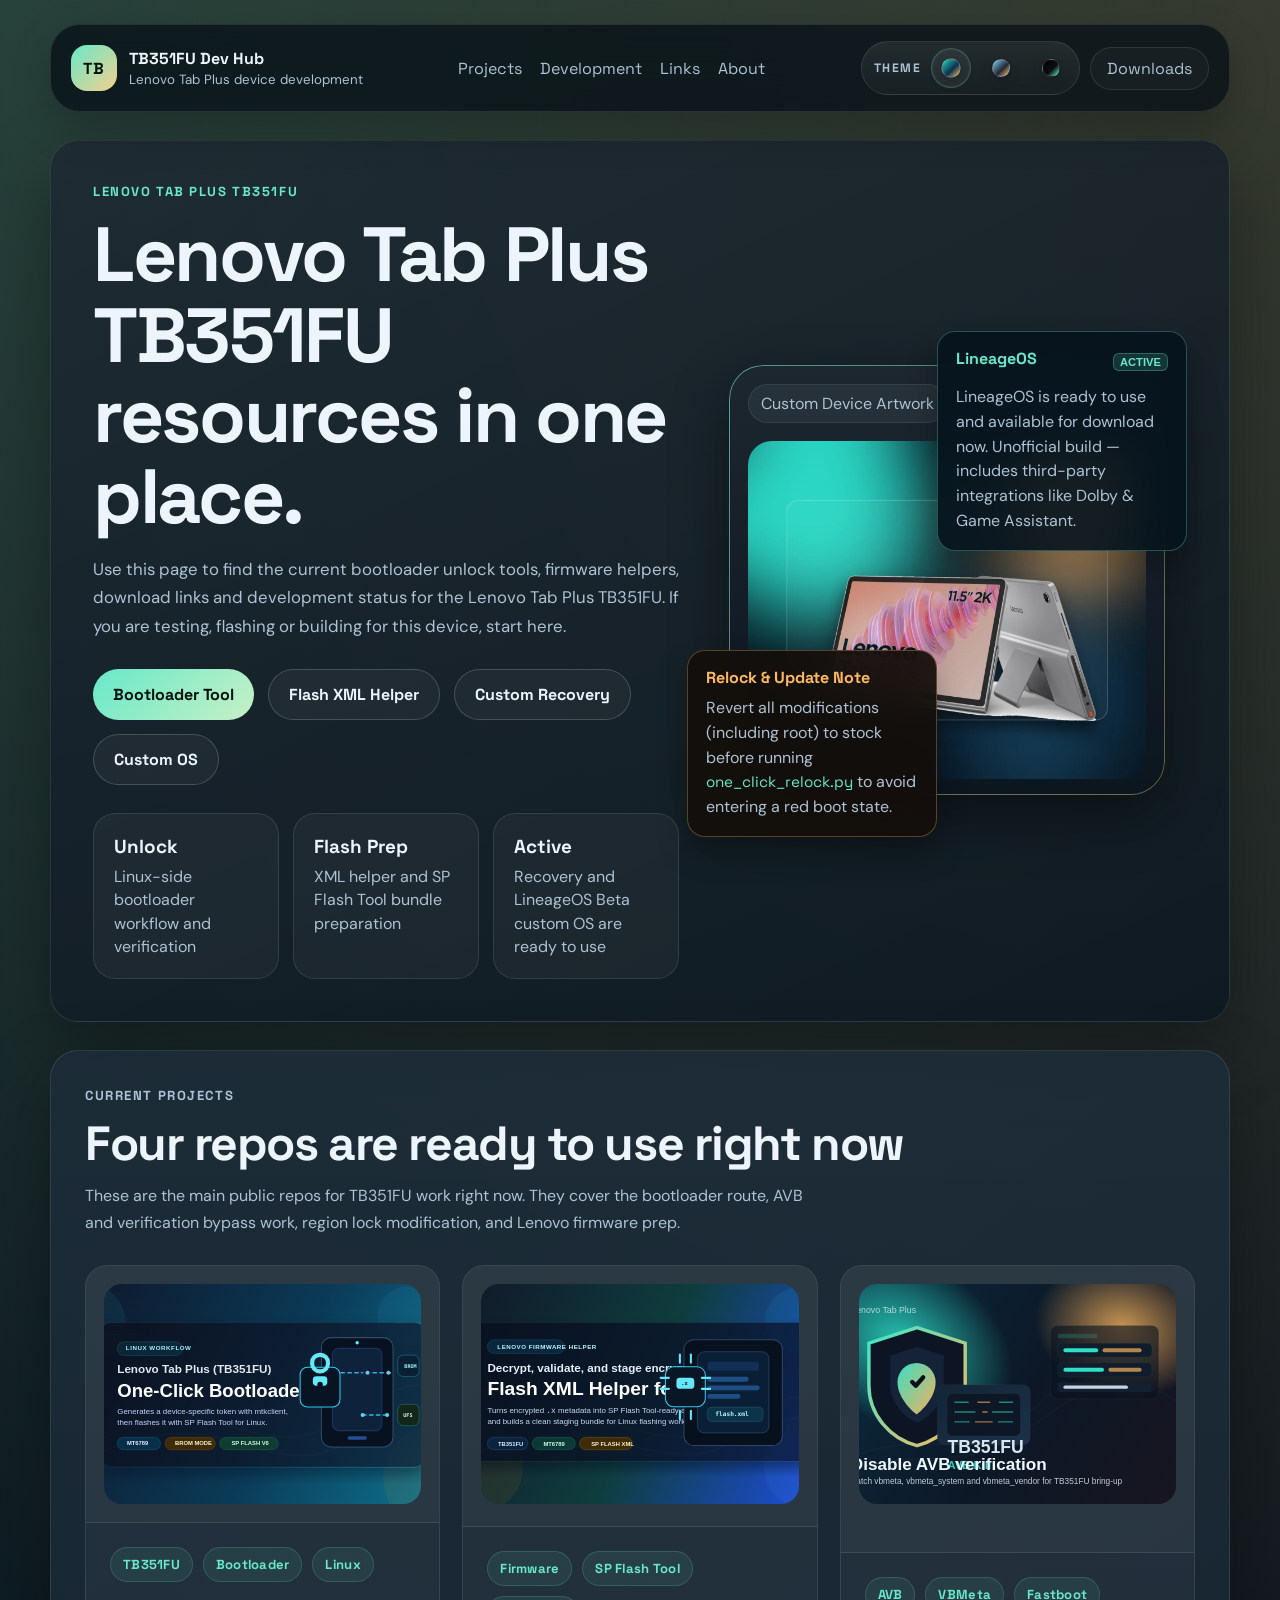
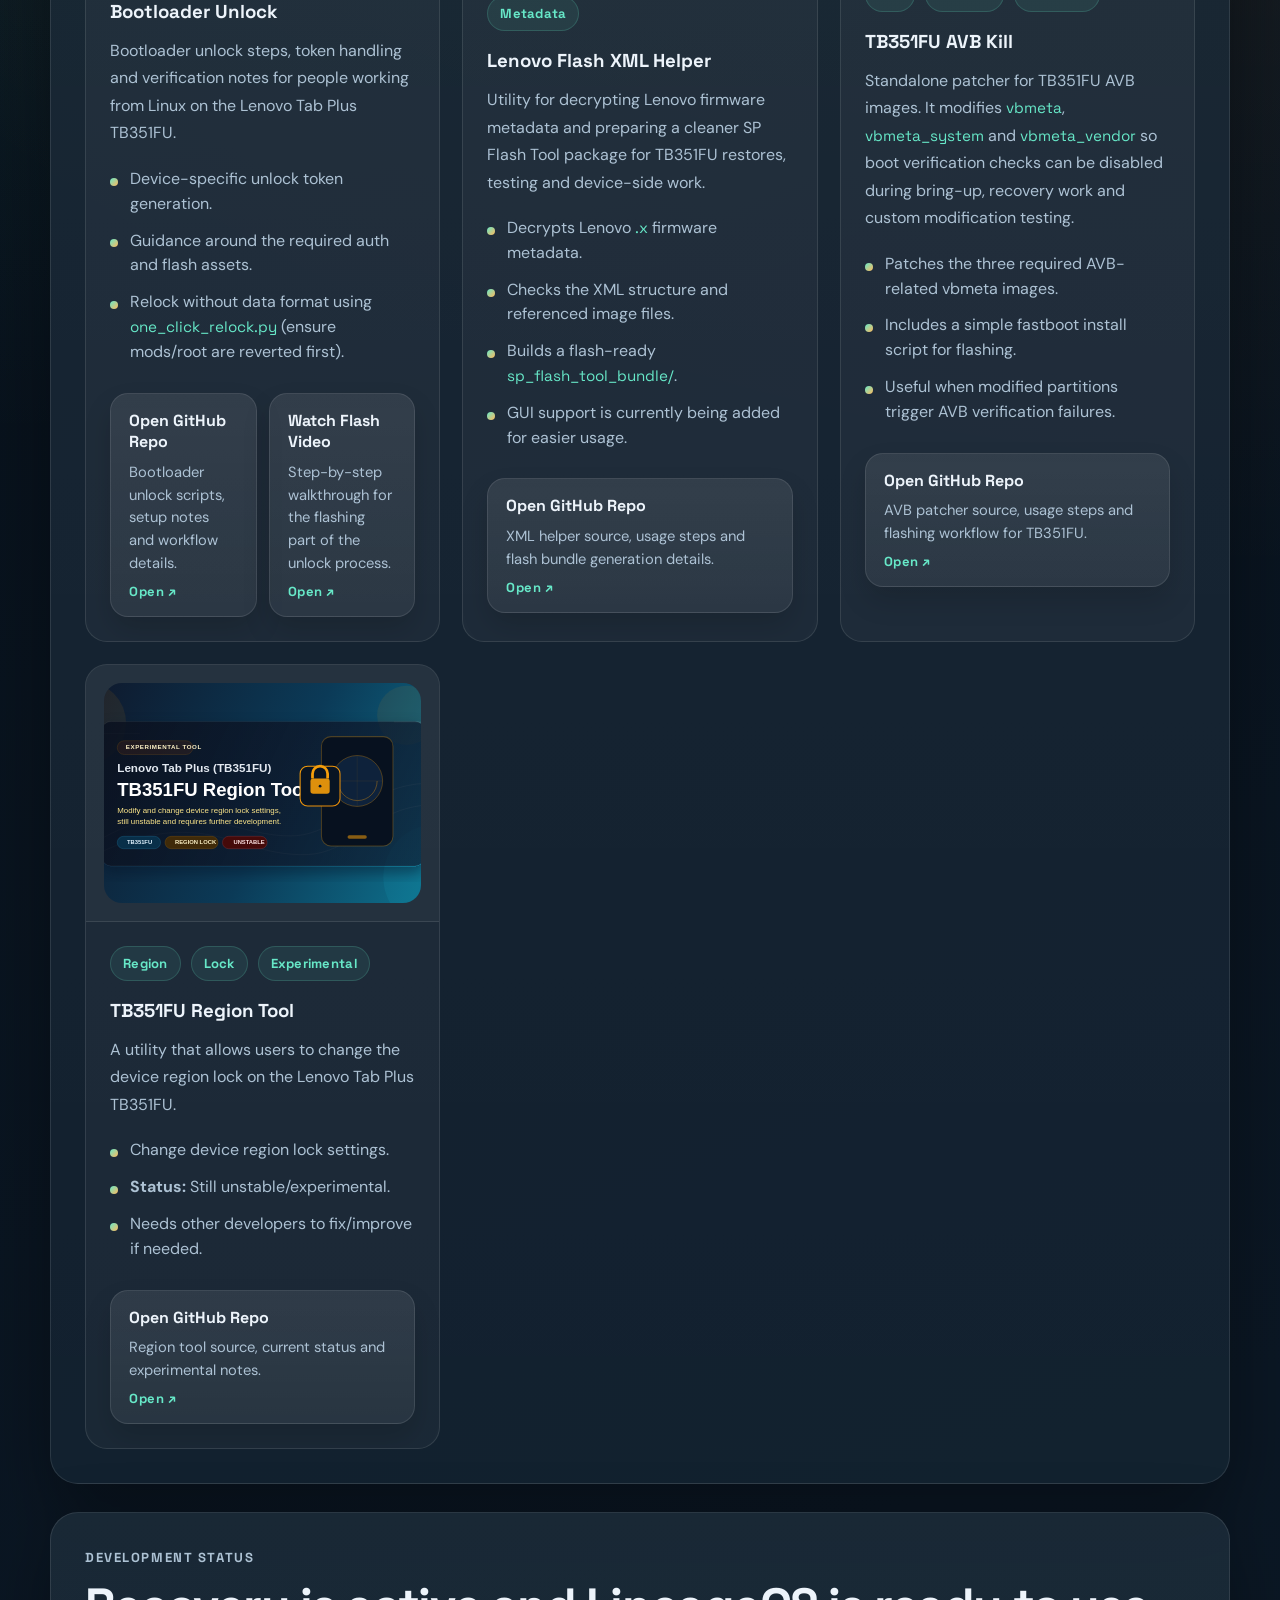
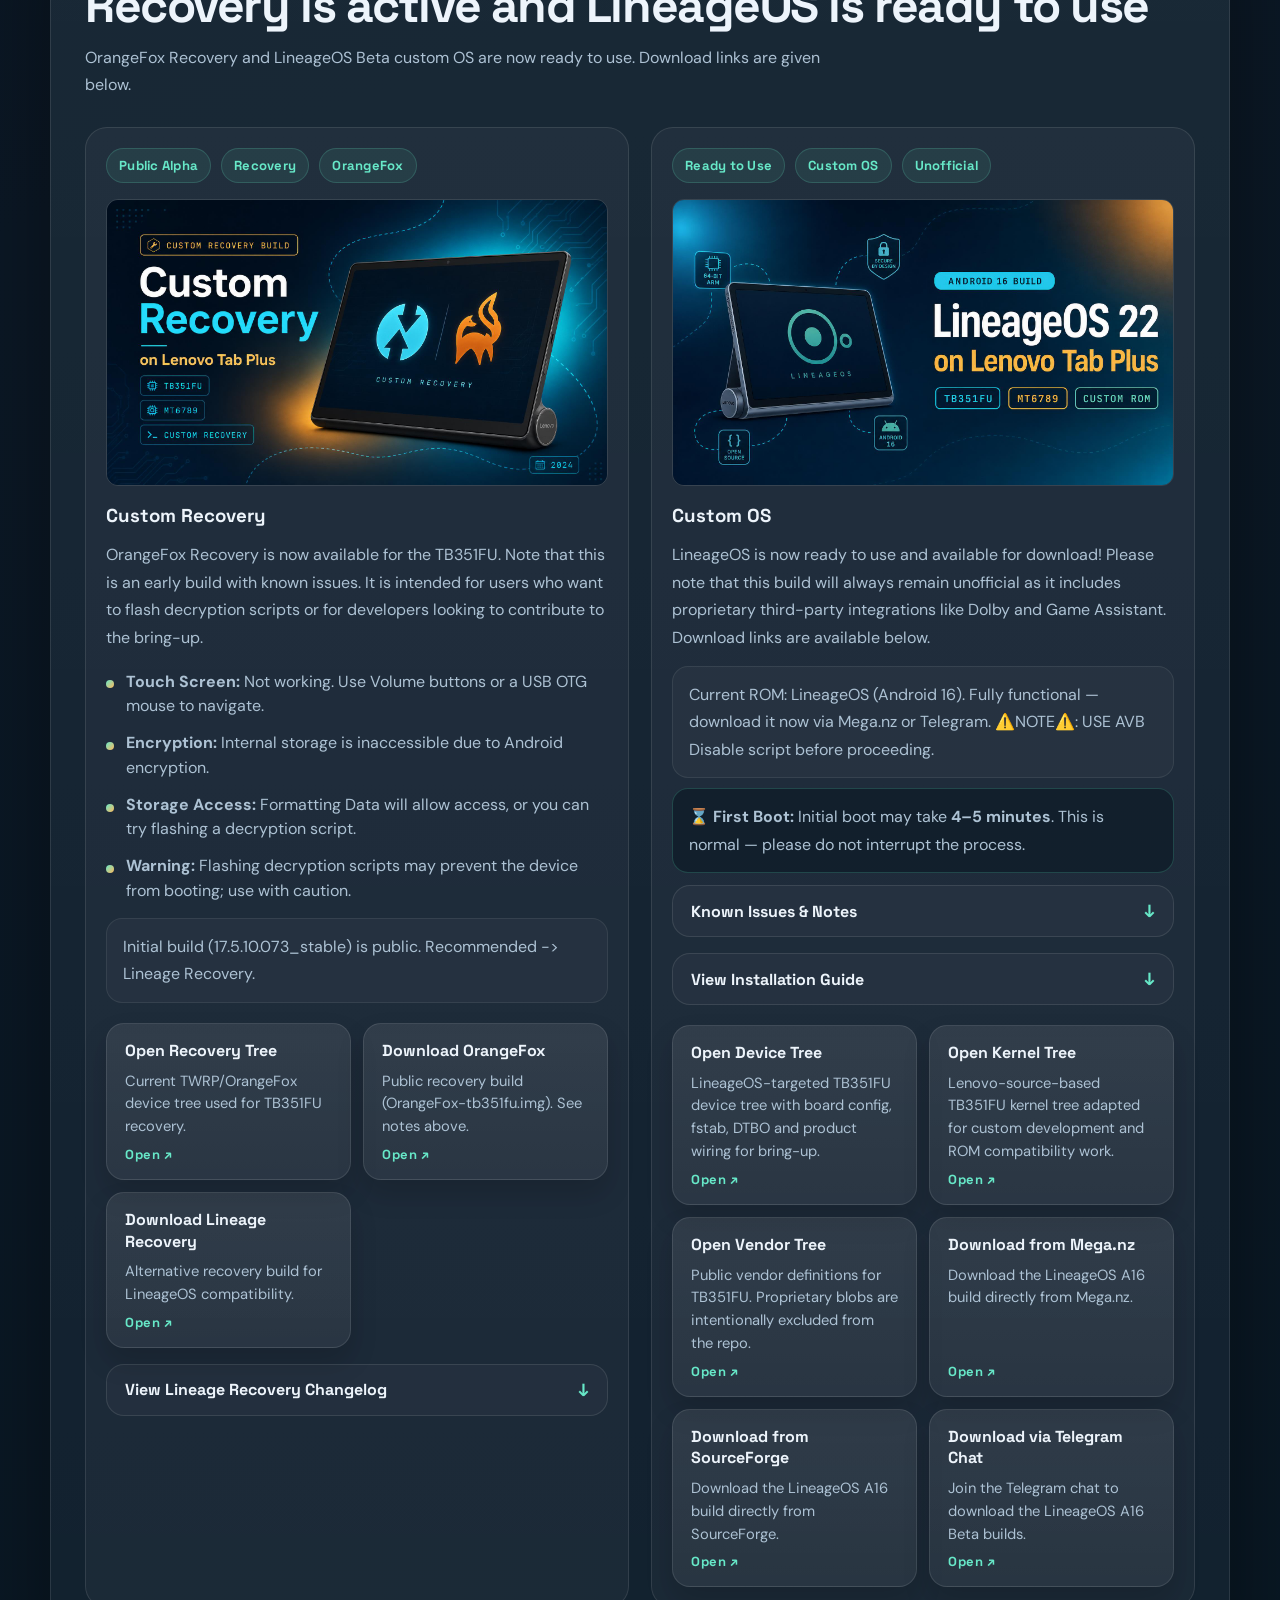
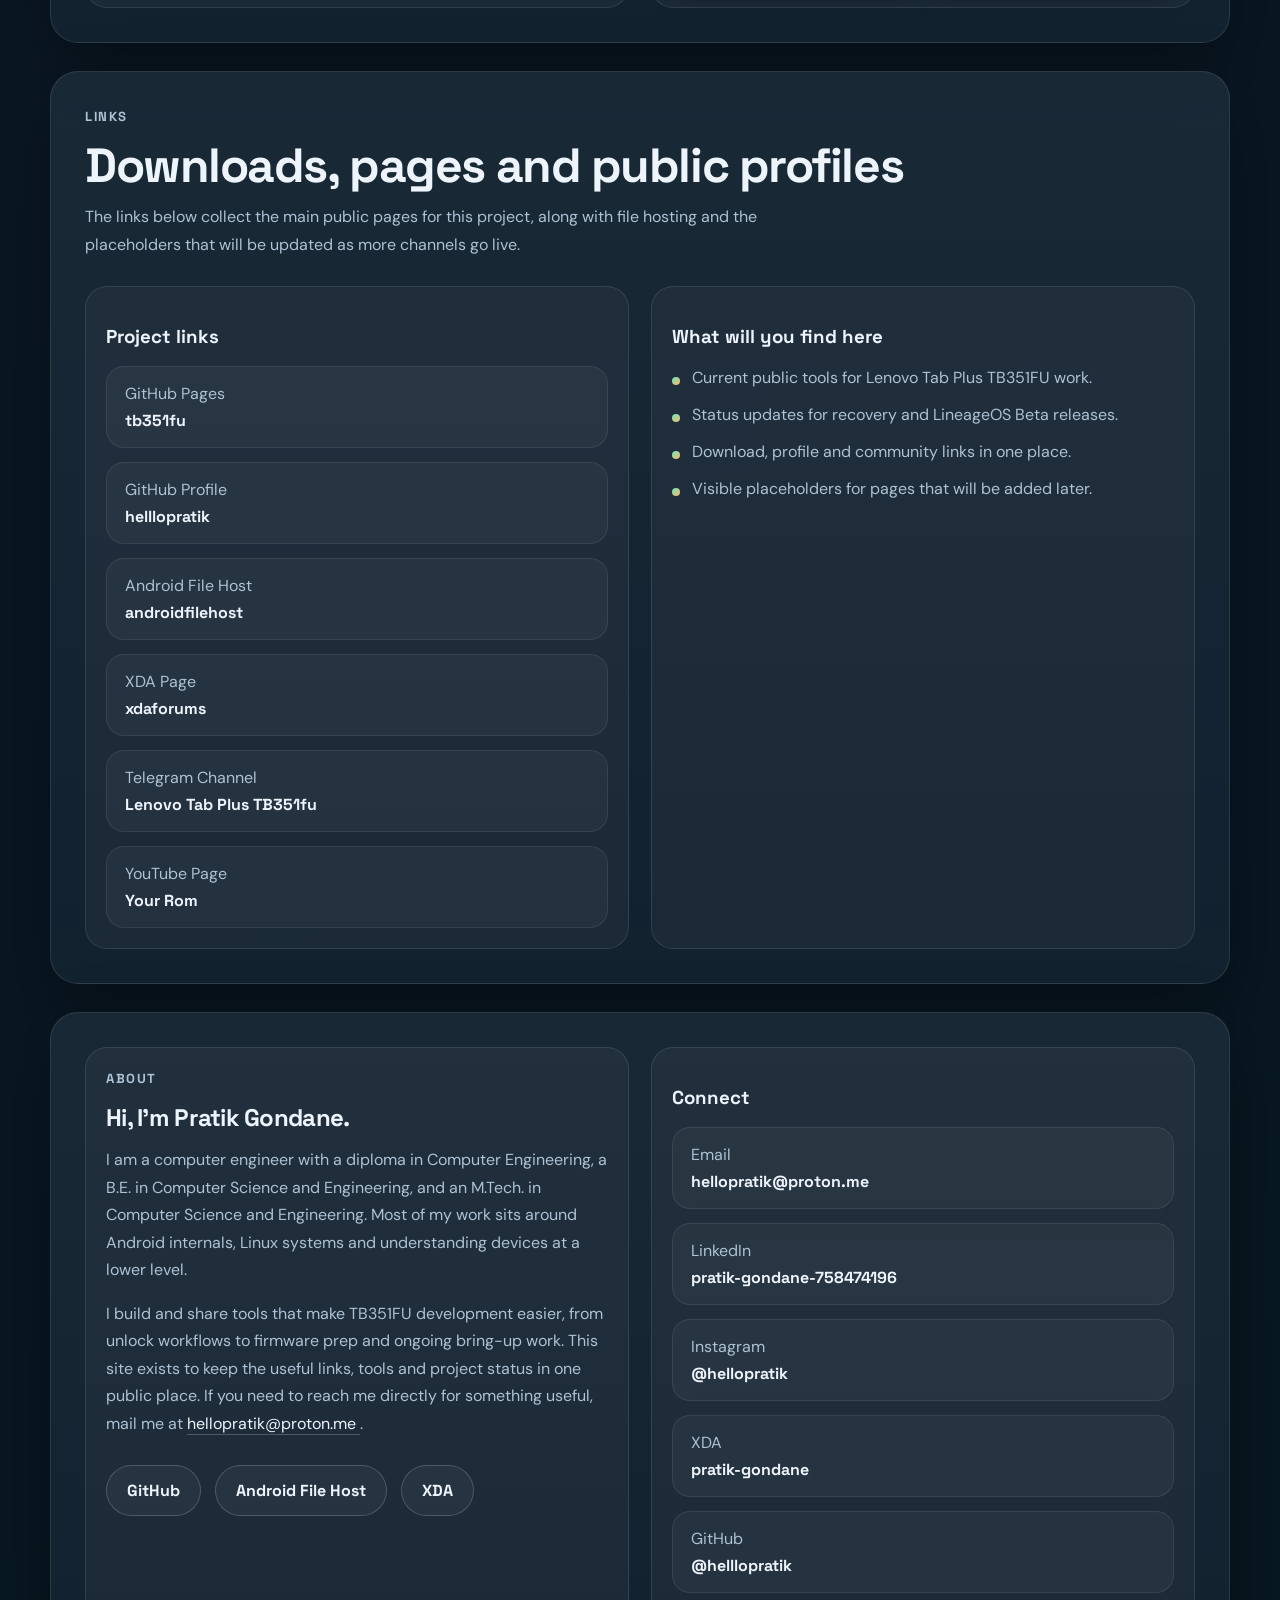
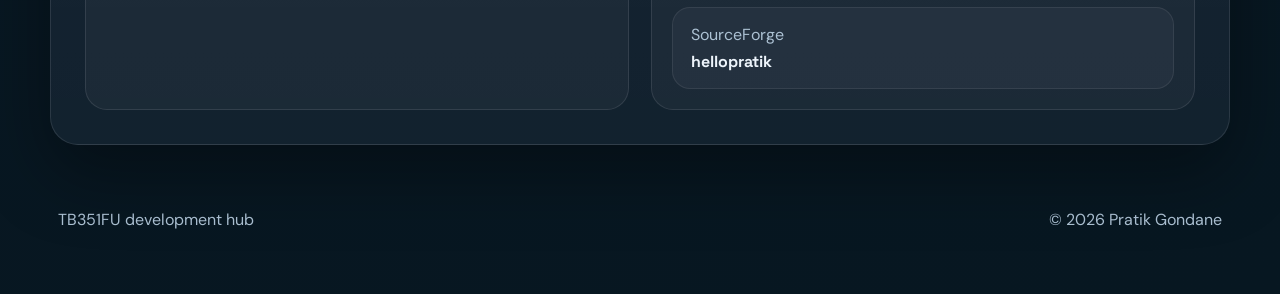
==== commit b832d66d: "add sourceforge link" ====
--- a/index.html
+++ b/index.html
@@ -497,14 +497,14 @@
                   <p style="margin: 0 0 12px; color: var(--accent-strong); font-weight: 600;">Stylus Pen</p>
                   <ul class="feature-list feature-list-compact">
                     <li><strong>Button bug:</strong> Pressing the stylus button activates the eraser mode in Nebo and it may stay stuck there. To return to draw mode, double-press the button or hold it for ~5 seconds. A temporary workaround is to disconnect Bluetooth and reconnect.</li>
-                    <li><strong>Remote Control &amp; some pen features:</strong> Disabled / not functional in this build.</li>
+                    <li><strong>Offline Charging &amp; battery charge capping:</strong> Disabled / not functional in this build (will be fix in later build).</li>
                     <li><strong>Palm Rejection:</strong> Supported and working.</li>
                   </ul>
 
                   <p style="margin: 16px 0 12px; color: var(--accent-strong); font-weight: 600;">System</p>
                   <ul class="feature-list feature-list-compact">
-                    <li><strong>Settings crash:</strong> Navigating to <em>Settings &rarr; System &rarr; Language &amp; Region</em> will cause the Settings app to crash.</li>
-                    <li><strong>GApps:</strong> Included in this build.</li>
+                    <li><strong>Play Integrity:</strong> Use magisk module to resolve.</li>
+                    <li><strong>GApps & Stock Rom Apps:</strong> Gapps basics included in this build. Stock Apps like pen, Nebo, Myscript and Game assistant inlcuded.</li>
                   </ul>
 
                   <p style="margin: 16px 0 8px; color: var(--muted); font-size: 0.82rem; line-height: 1.6; border-top: 1px solid var(--line); padding-top: 12px;">
@@ -601,12 +601,17 @@
                     Download the LineageOS A16 build directly from Mega.nz.
                   </small>
                 </a>
-                <button class="action-card action-card-disabled" type="button" disabled>
-                  <span class="action-card-title">Download from AndroidFileHost</span>
+                <a
+                  class="action-card"
+                  href="https://sourceforge.net/projects/android-device-lenovo-tb351fu/files/"
+                  target="_blank"
+                  rel="noreferrer"
+                >
+                  <span class="action-card-title">Download from SourceForge</span>
                   <small class="action-card-note">
-                    Will be available when released.
+                    Download the LineageOS A16 build directly from SourceForge.
                   </small>
-                </button>
+                </a>
                 <a
                   class="action-card"
                   href="https://t.me/+AI4y0BtIHQcwNGI1"
@@ -812,6 +817,16 @@
                 <span>GitHub</span>
                 <strong>@helllopratik</strong>
               </a>
+
+              <a
+                class="resource-link"
+                href="https://sourceforge.net/u/hellopratik/profile/"
+                target="_blank"
+                rel="noreferrer"
+              >
+                <span>SourceForge</span>
+                <strong>hellopratik</strong>
+              </a>
             </div>
           </article>
         </section>
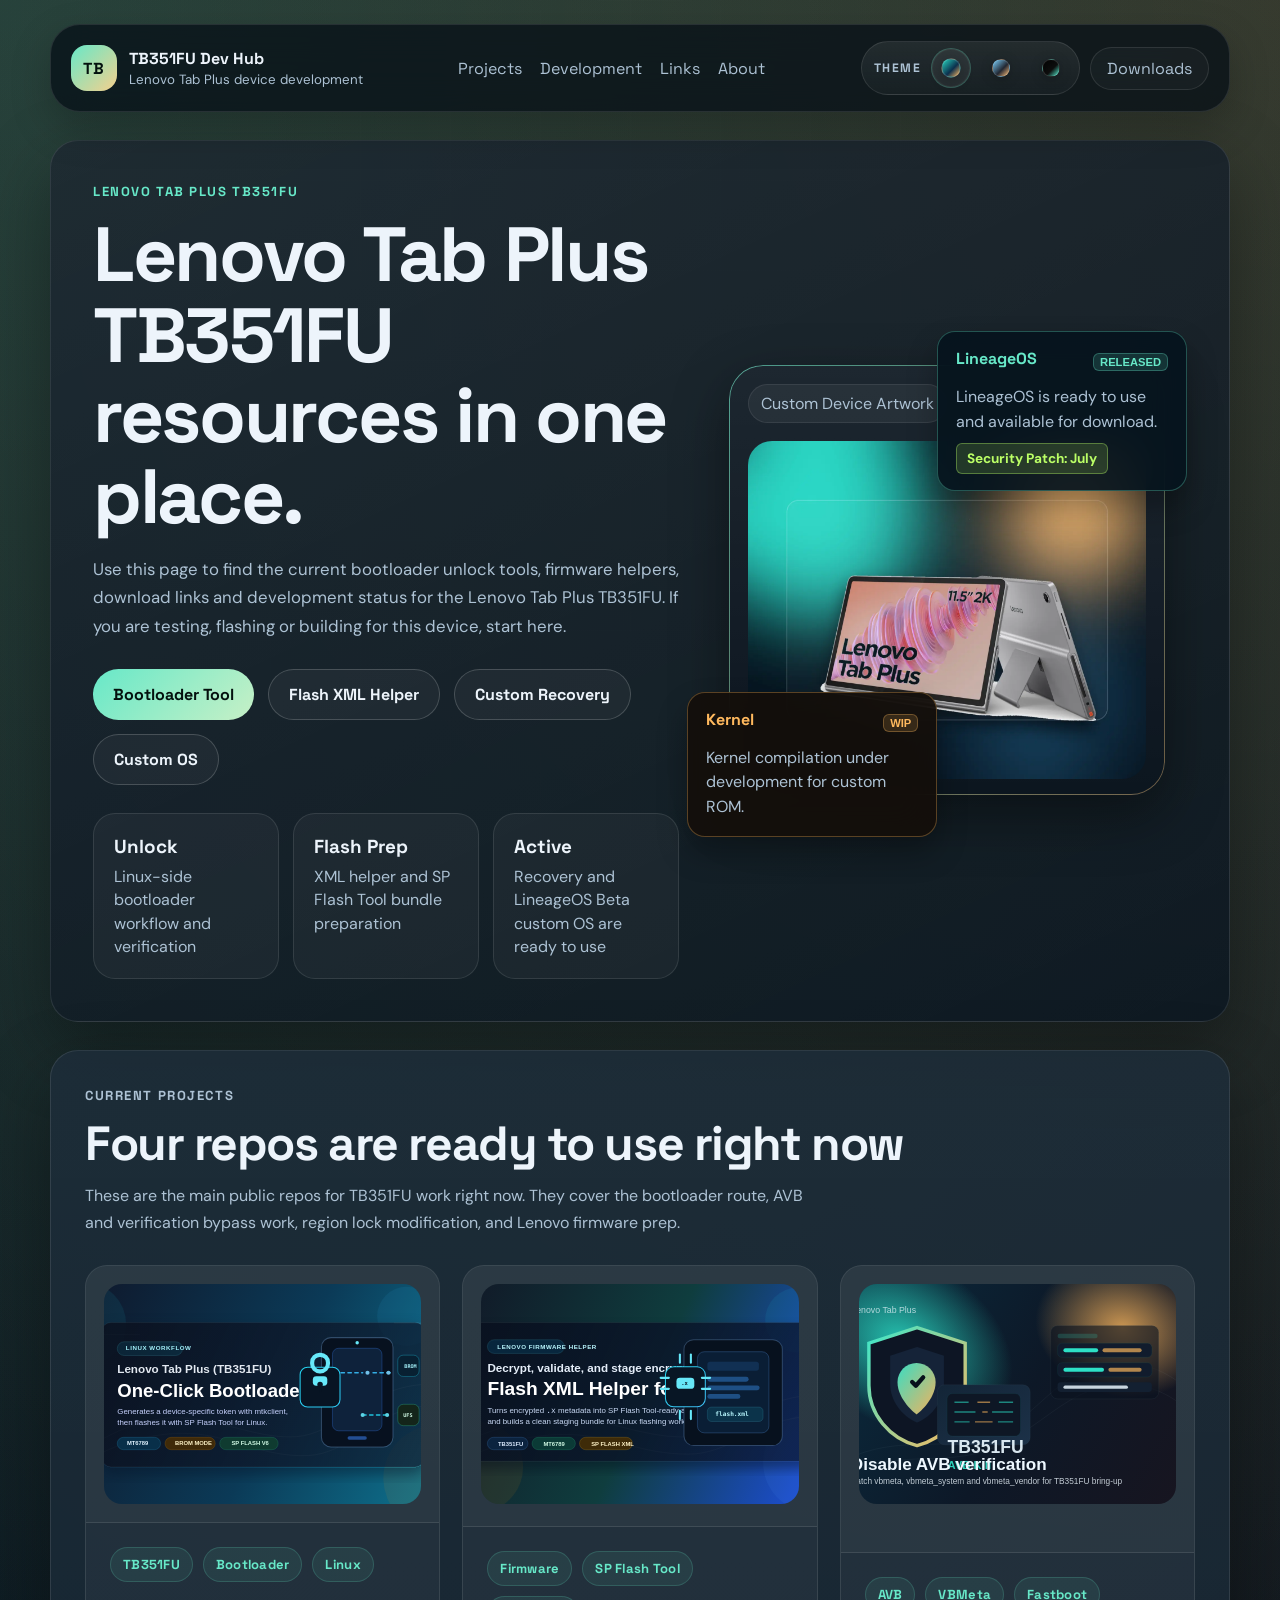
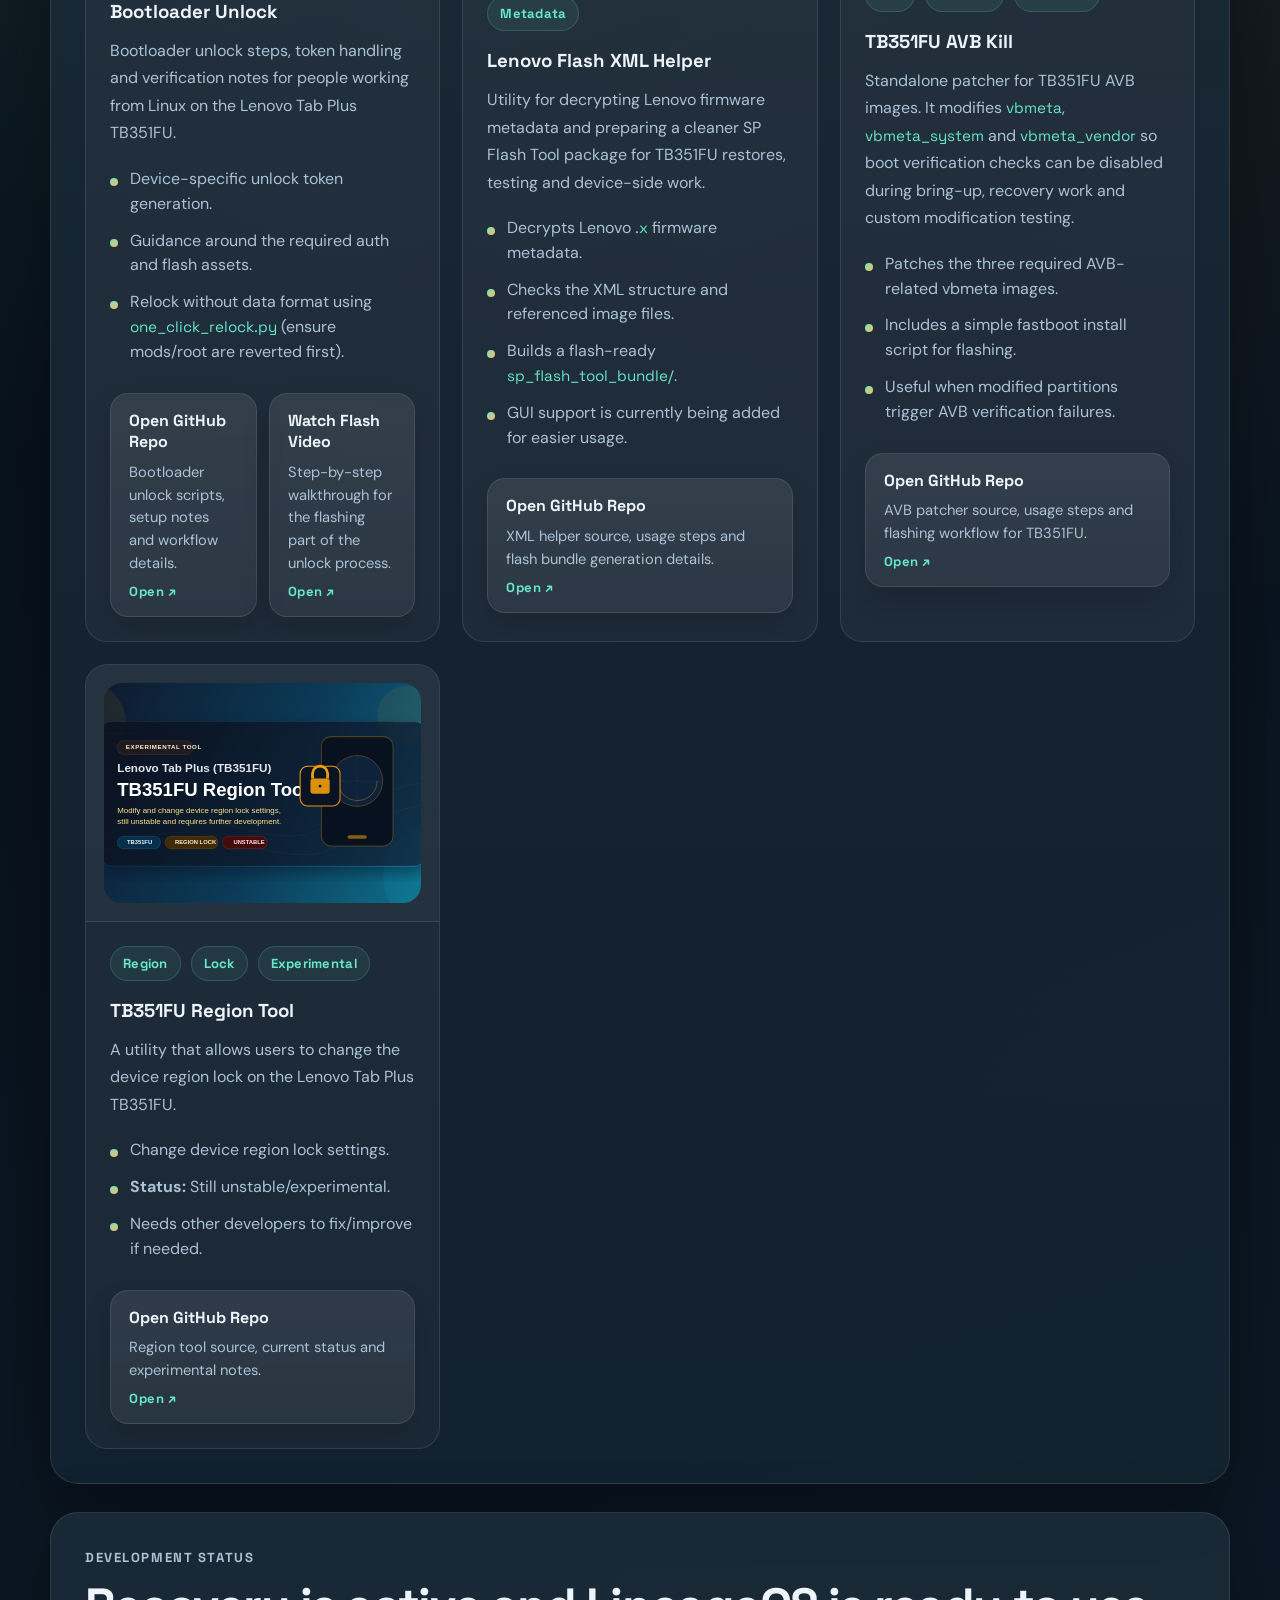
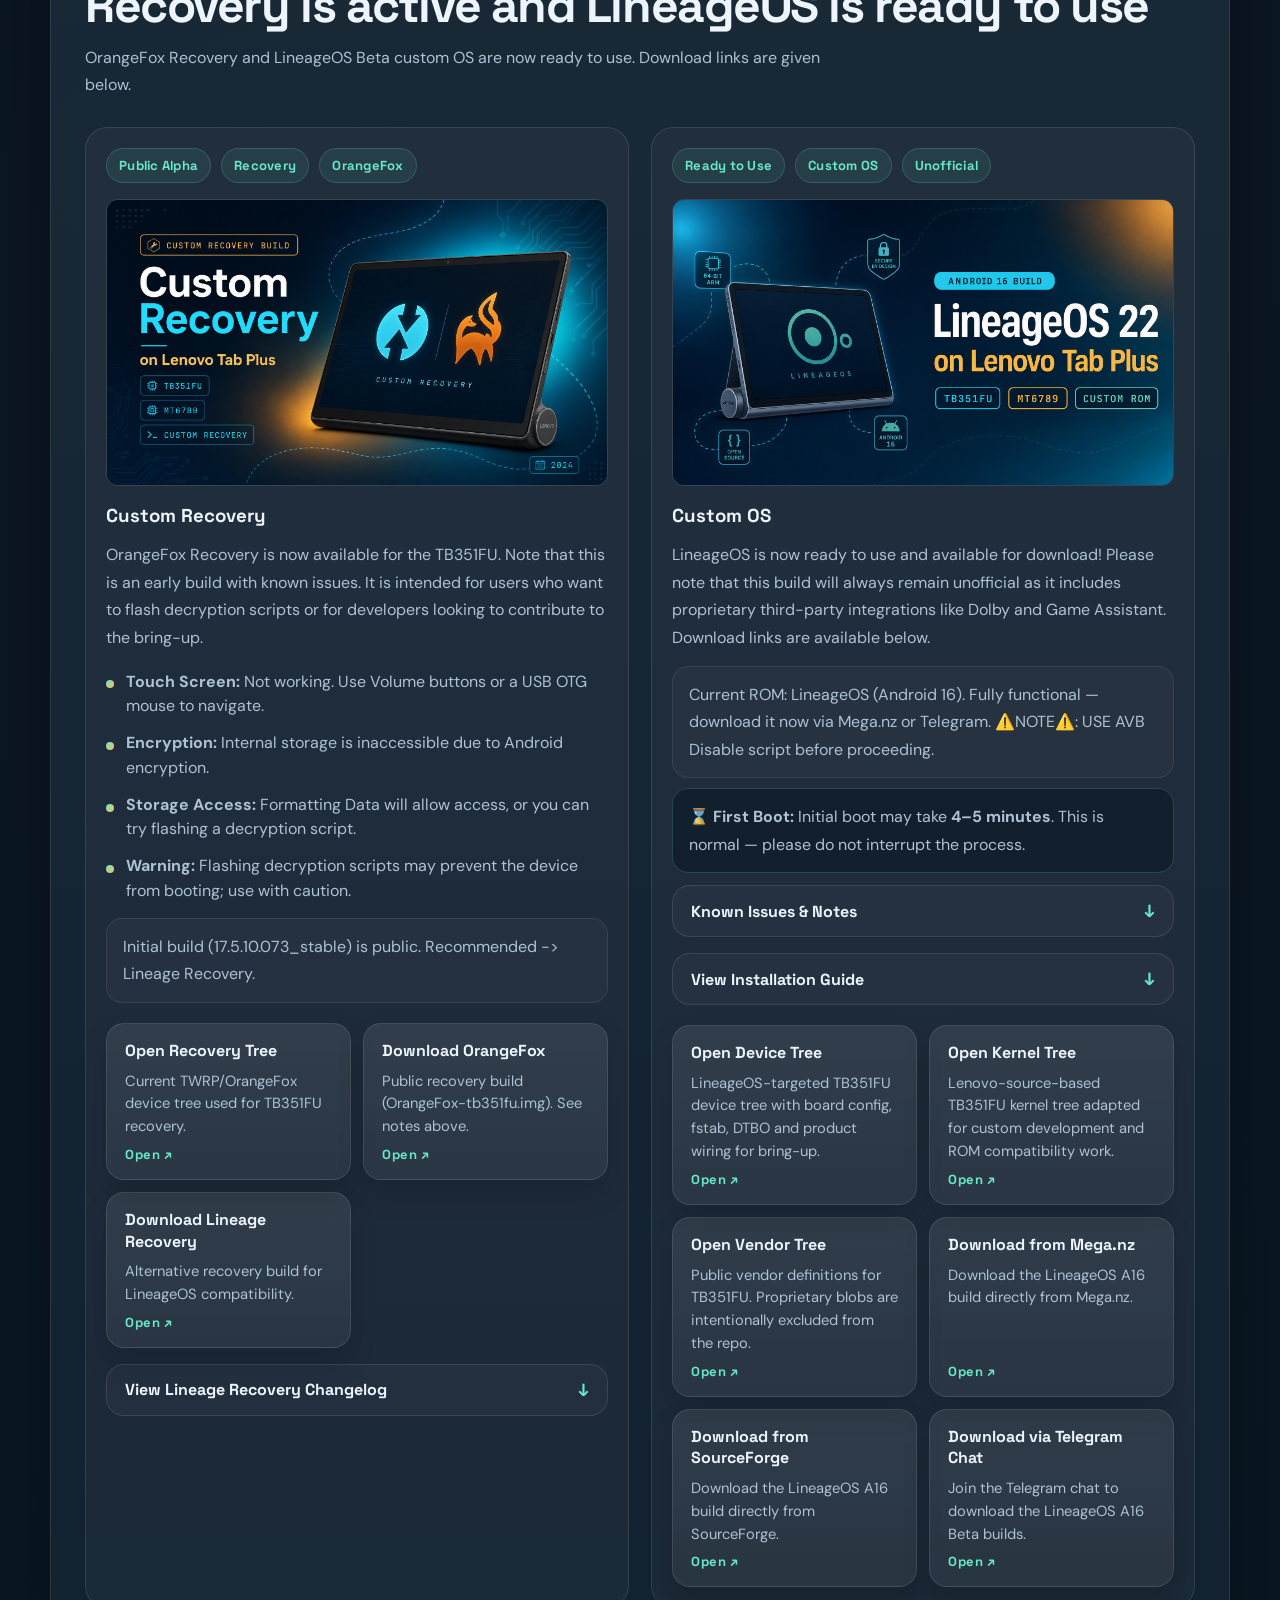
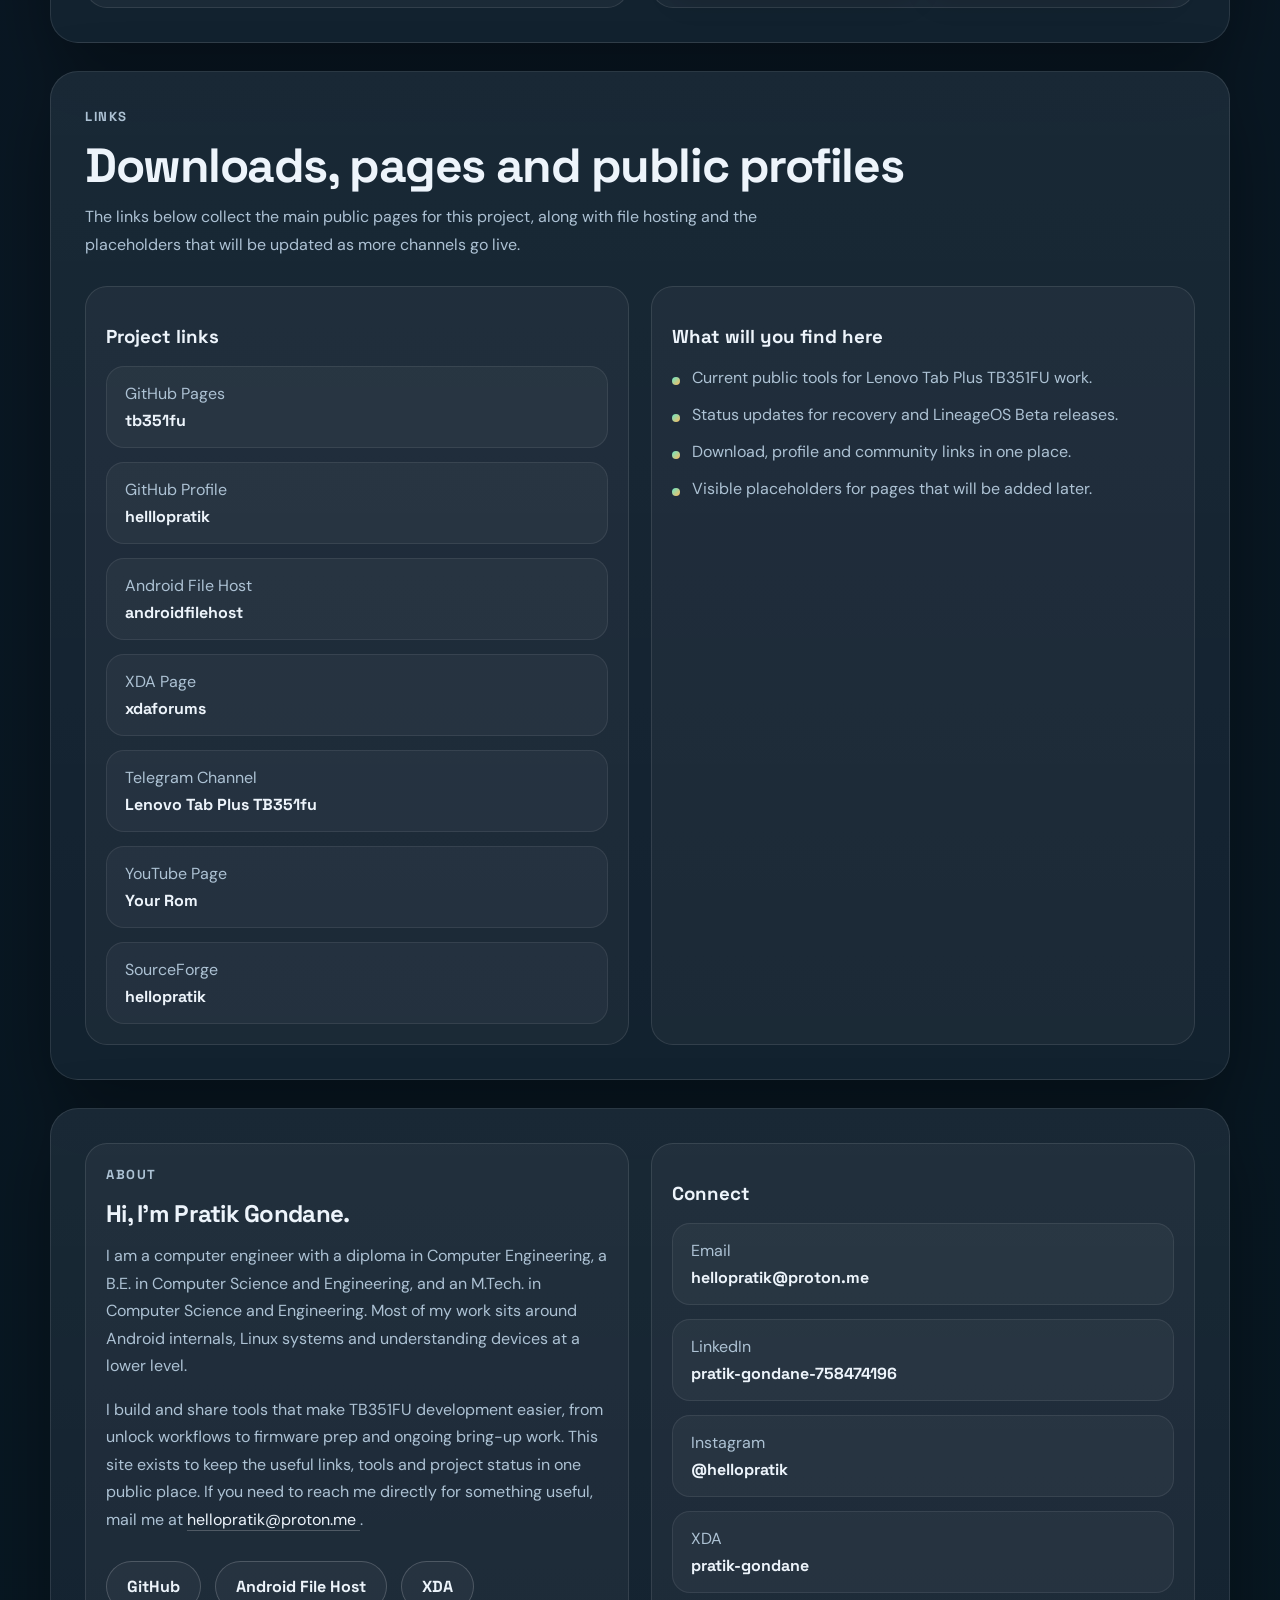
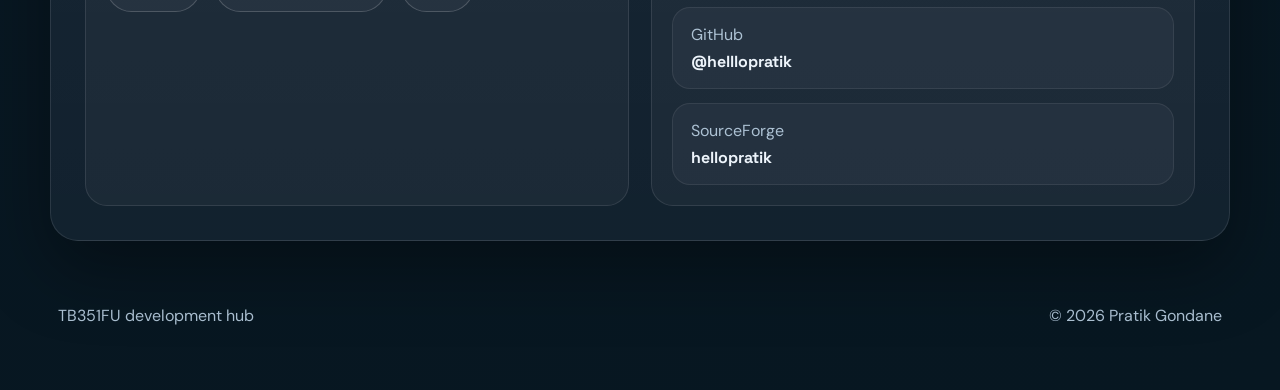
==== commit a7a603b5: "status update" ====
--- a/index.html
+++ b/index.html
@@ -156,18 +156,21 @@
             <div class="floating-card floating-card-top">
               <span style="display: flex; justify-content: space-between; align-items: center; width: 100%;">
                 <span>LineageOS</span>
-                <span style="font-size: 0.7rem; padding: 2px 6px; border-radius: 6px; background: rgba(103, 232, 200, 0.15); border: 1px solid rgba(103, 232, 200, 0.3); color: var(--accent); margin-bottom: 0; text-transform: uppercase; font-family: sans-serif; font-weight: 700;">Active</span>
+                <span style="font-size: 0.7rem; padding: 2px 6px; border-radius: 6px; background: rgba(103, 232, 200, 0.15); border: 1px solid rgba(103, 232, 200, 0.3); color: var(--accent); margin-bottom: 0; text-transform: uppercase; font-family: sans-serif; font-weight: 700;">Released</span>
               </span>
               <p>
-                LineageOS is ready to use and available for download now.
-                Unofficial build &mdash; includes third-party integrations like Dolby &amp; Game Assistant.
+                LineageOS is ready to use and available for download.
+                <strong style="display: inline-block; margin-top: 8px; padding: 4px 10px; border-radius: 6px; background: rgba(187, 255, 102, 0.15); border: 1px solid rgba(187, 255, 102, 0.35); color: #bbff66; font-size: 0.85rem;">Security Patch: July</strong>
               </p>
             </div>
 
             <div class="floating-card floating-card-warning">
-              <span>Relock & Update Note</span>
+              <span style="display: flex; justify-content: space-between; align-items: center; width: 100%;">
+                <span>Kernel</span>
+                <span style="font-size: 0.7rem; padding: 2px 6px; border-radius: 6px; background: rgba(255, 185, 94, 0.15); border: 1px solid rgba(255, 185, 94, 0.3); color: var(--accent-strong); margin-bottom: 0; text-transform: uppercase; font-family: sans-serif; font-weight: 700;">WiP</span>
+              </span>
               <p>
-                Revert all modifications (including root) to stock before running <code>one_click_relock.py</code> to avoid entering a red boot state.
+                Kernel compilation under development for custom ROM.
               </p>
             </div>
           </div>
@@ -702,6 +705,16 @@
                   <span>YouTube Page</span>
                   <strong>Your Rom</strong>
                 </a>
+
+                <a
+                  class="resource-link"
+                  href="https://sourceforge.net/projects/android-device-lenovo-tb351fu/files/"
+                  target="_blank"
+                  rel="noreferrer"
+                >
+                  <span>SourceForge</span>
+                  <strong>hellopratik</strong>
+                </a>
               </div>
             </article>
 
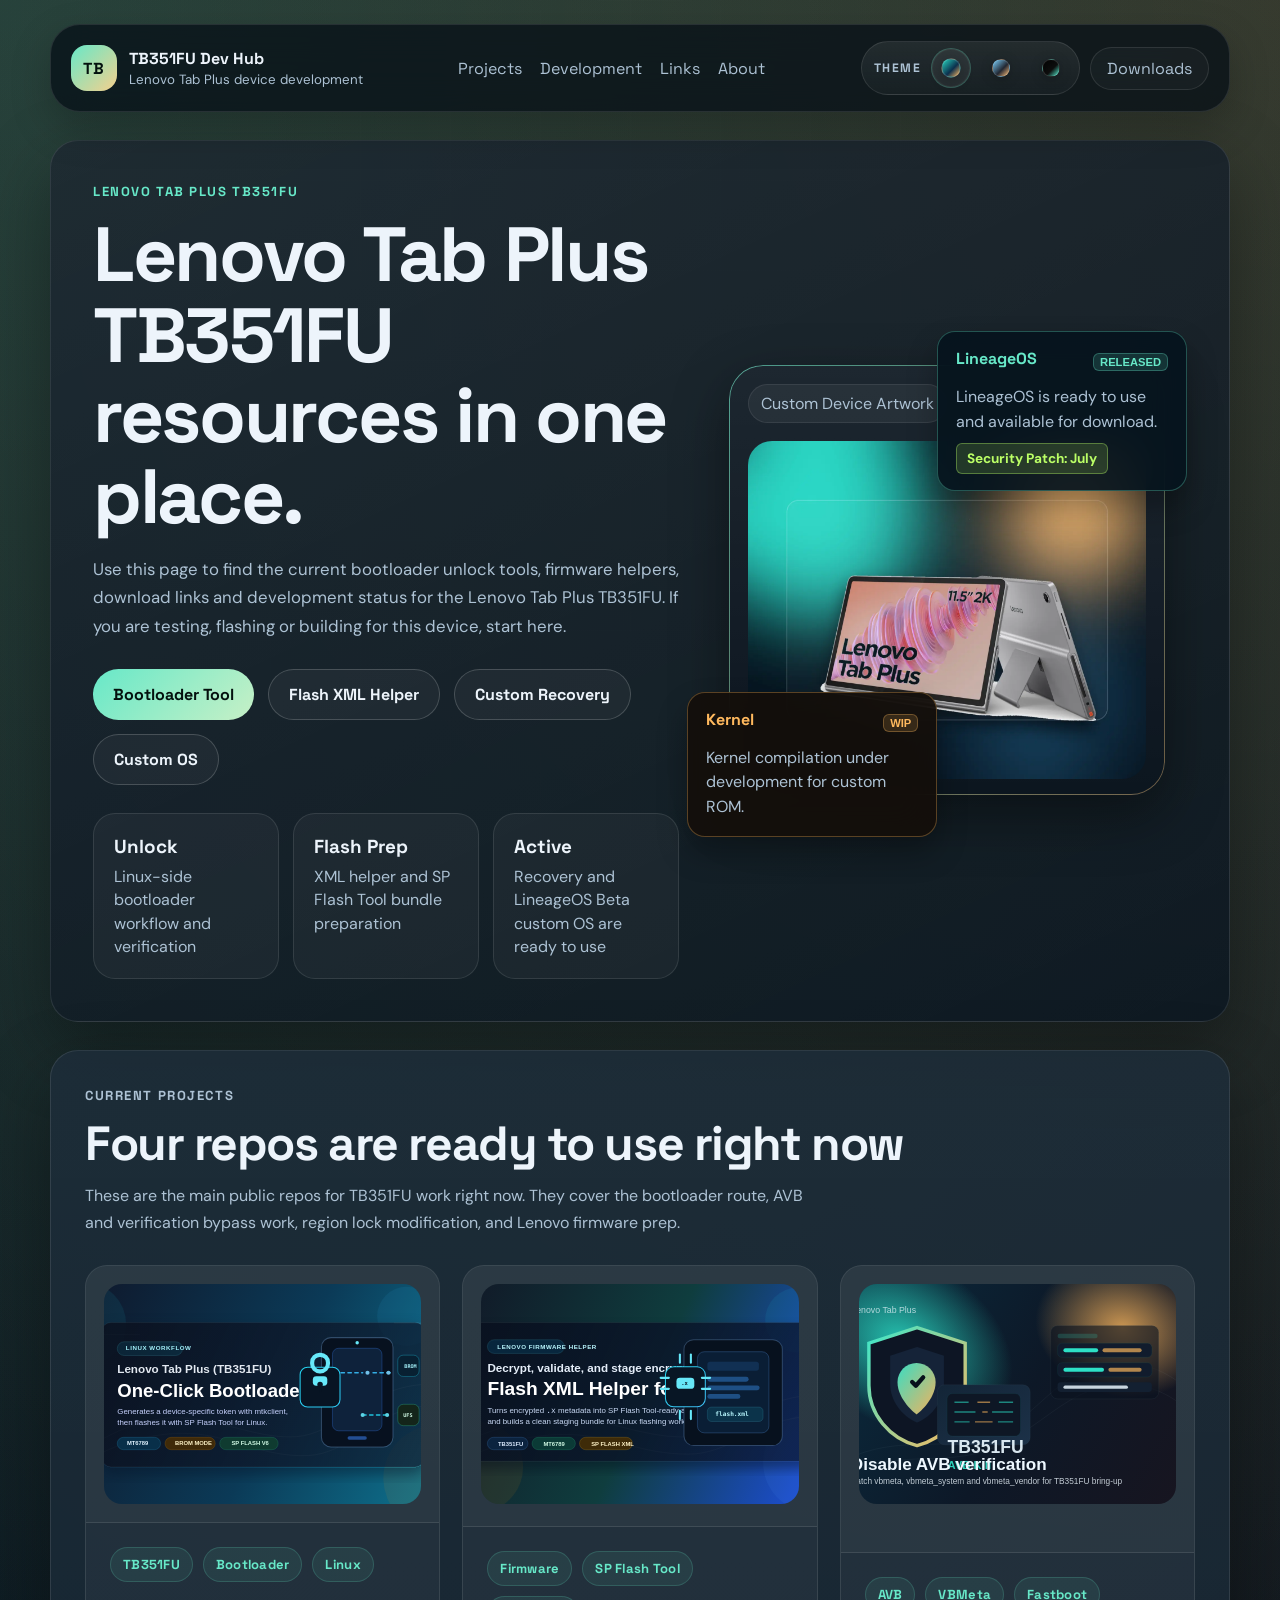
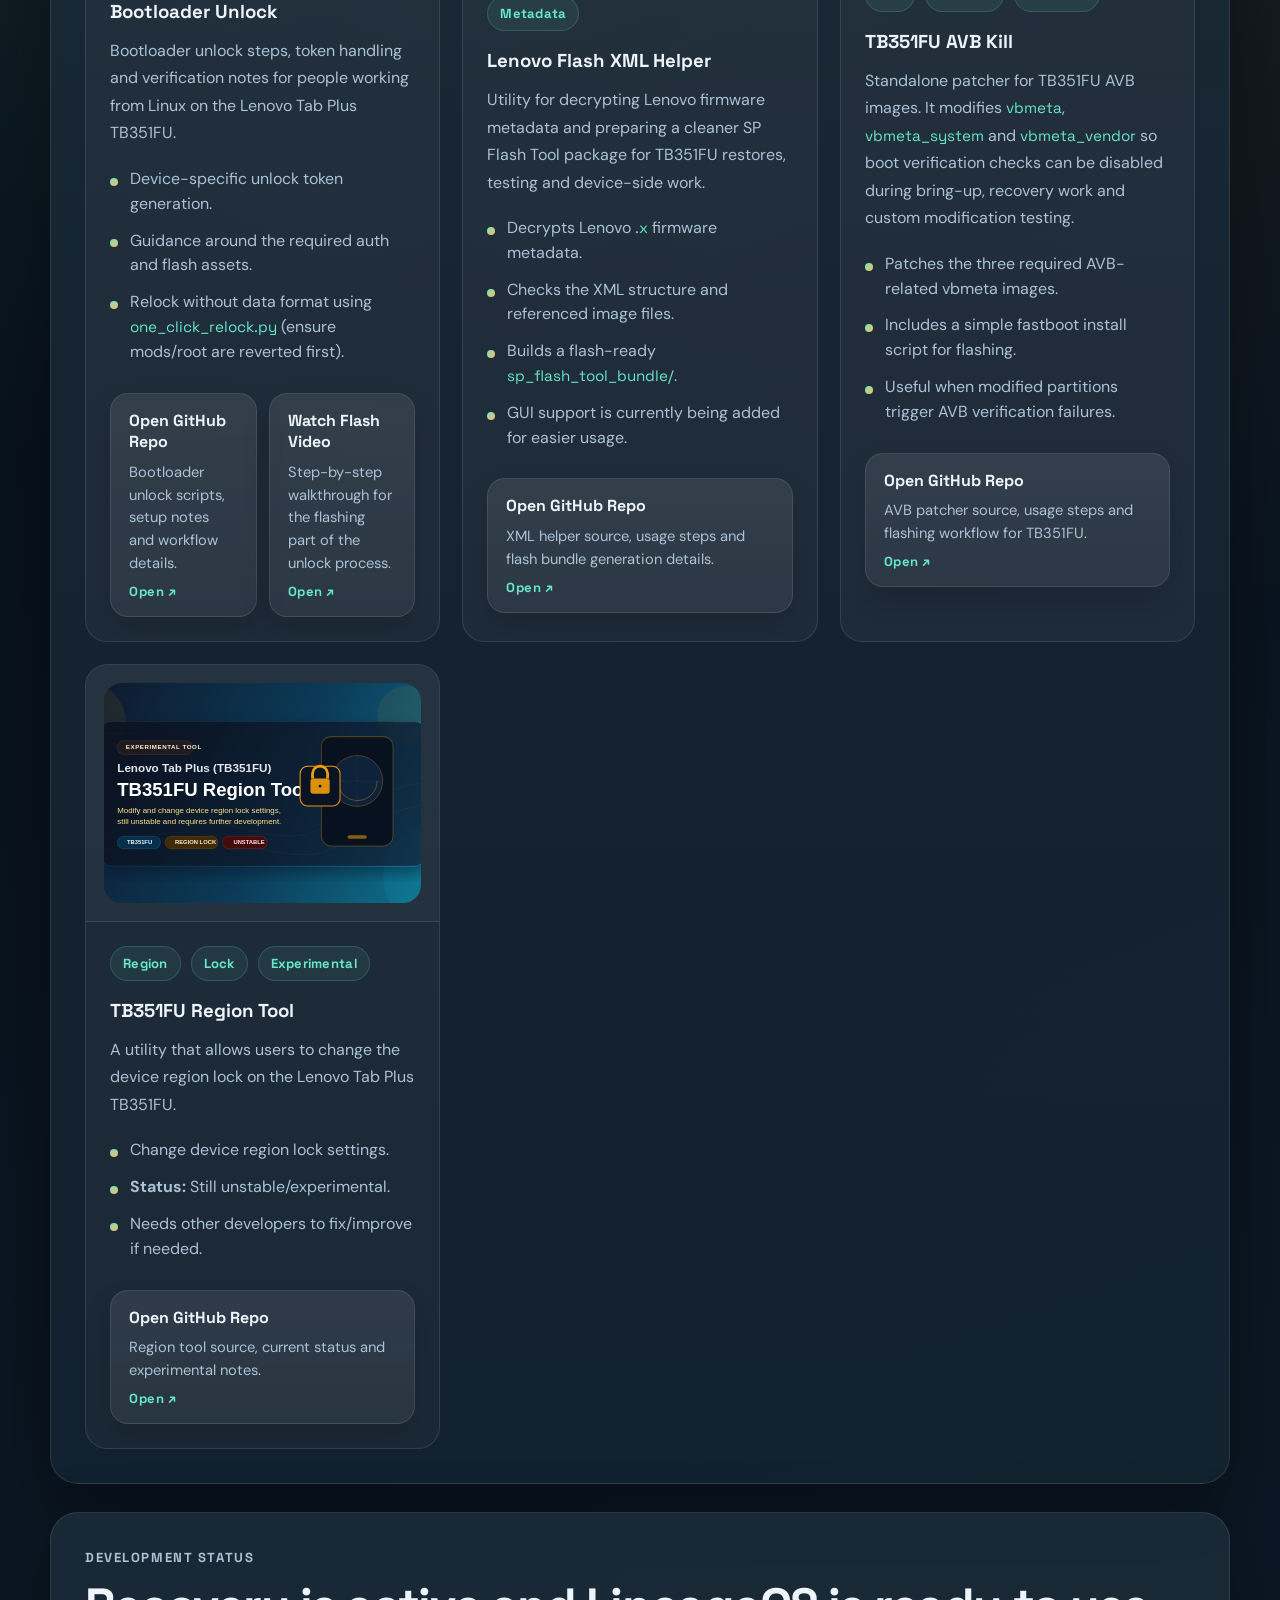
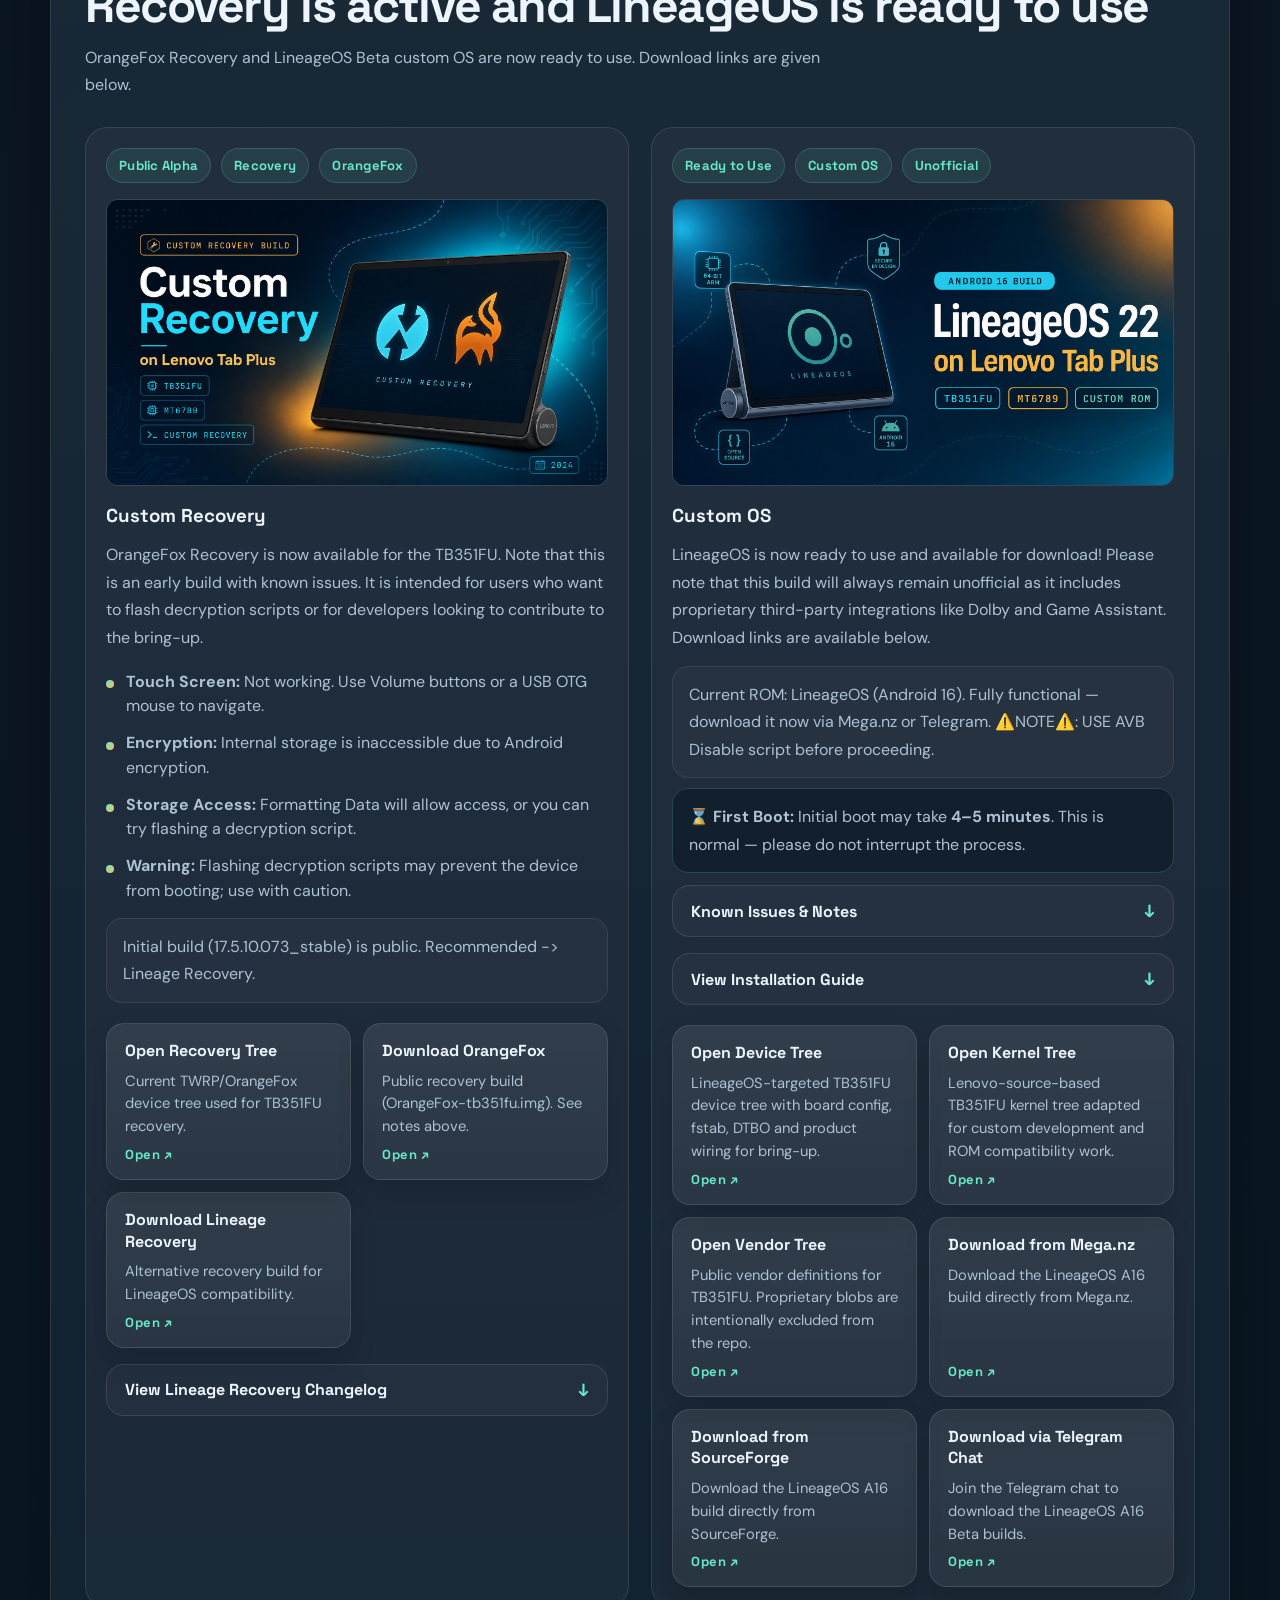
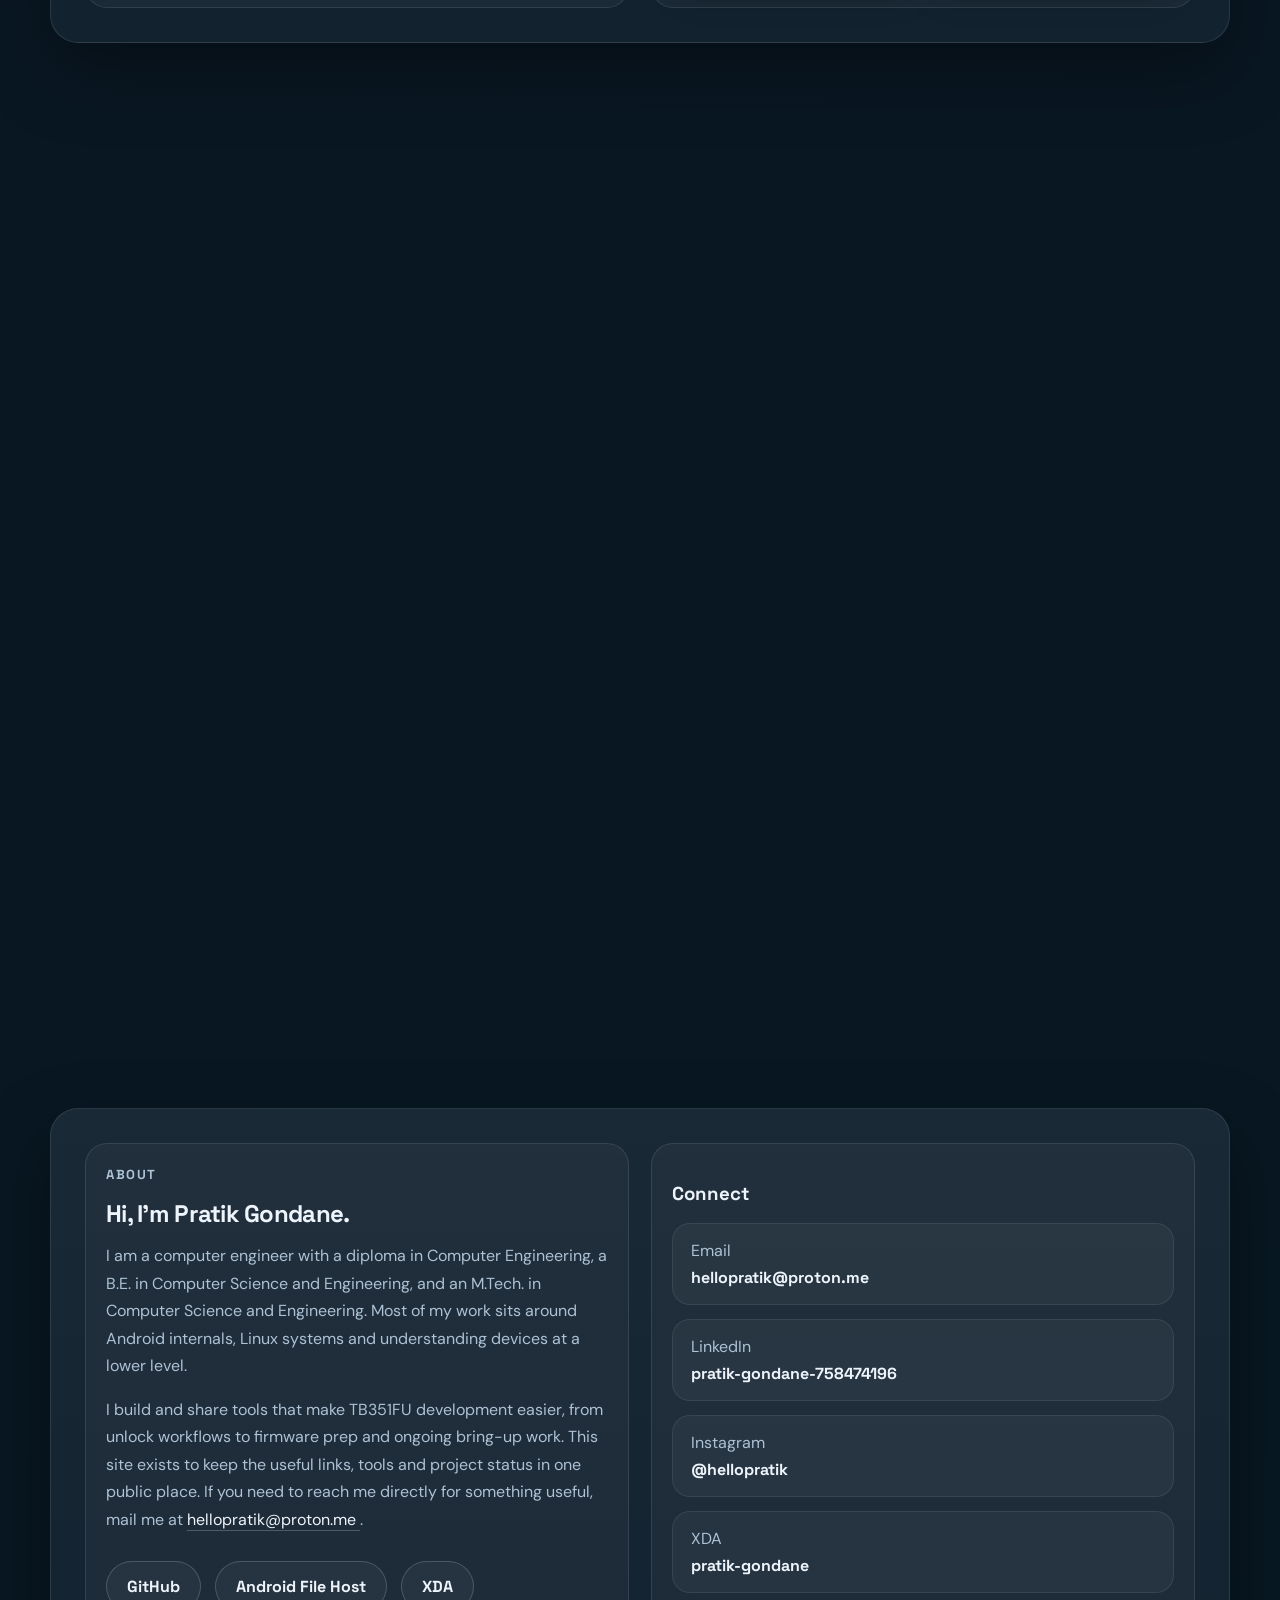
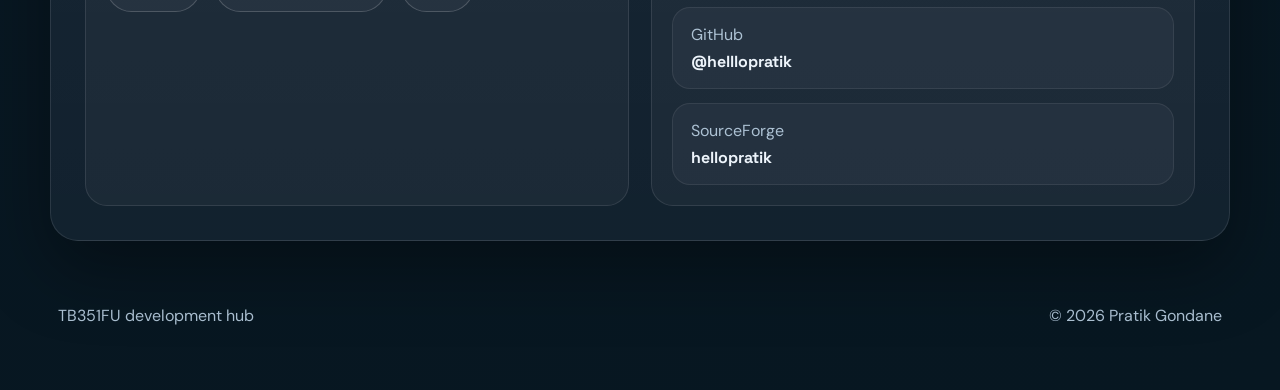
==== commit ae78888c: "add artwork" ====
--- a/index.html
+++ b/index.html
@@ -8,6 +8,17 @@
       name="description"
       content="Community-maintained Lenovo Tab Plus TB351FU page with unlock tools, flashing helpers, download links, and LineageOS Beta custom OS builds."
     />
+    <meta property="og:type" content="website" />
+    <meta property="og:url" content="https://helllopratik.github.io/tb351fu/" />
+    <meta property="og:title" content="TB351FU Dev Hub | Lenovo Tab Plus" />
+    <meta property="og:description" content="Community-maintained Lenovo Tab Plus TB351FU page with unlock tools, flashing helpers, download links, and LineageOS Beta custom OS builds." />
+    <meta property="og:image" content="https://helllopratik.github.io/tb351fu/assets/og-image.png" />
+    <meta property="og:image:width" content="1200" />
+    <meta property="og:image:height" content="630" />
+    <meta name="twitter:card" content="summary_large_image" />
+    <meta name="twitter:title" content="TB351FU Dev Hub | Lenovo Tab Plus" />
+    <meta name="twitter:description" content="Community-maintained Lenovo Tab Plus TB351FU page with unlock tools, flashing helpers, download links, and LineageOS Beta custom OS builds." />
+    <meta name="twitter:image" content="https://helllopratik.github.io/tb351fu/assets/og-image.png" />
     <link rel="preconnect" href="https://fonts.googleapis.com" />
     <link rel="preconnect" href="https://fonts.gstatic.com" crossorigin />
     <link
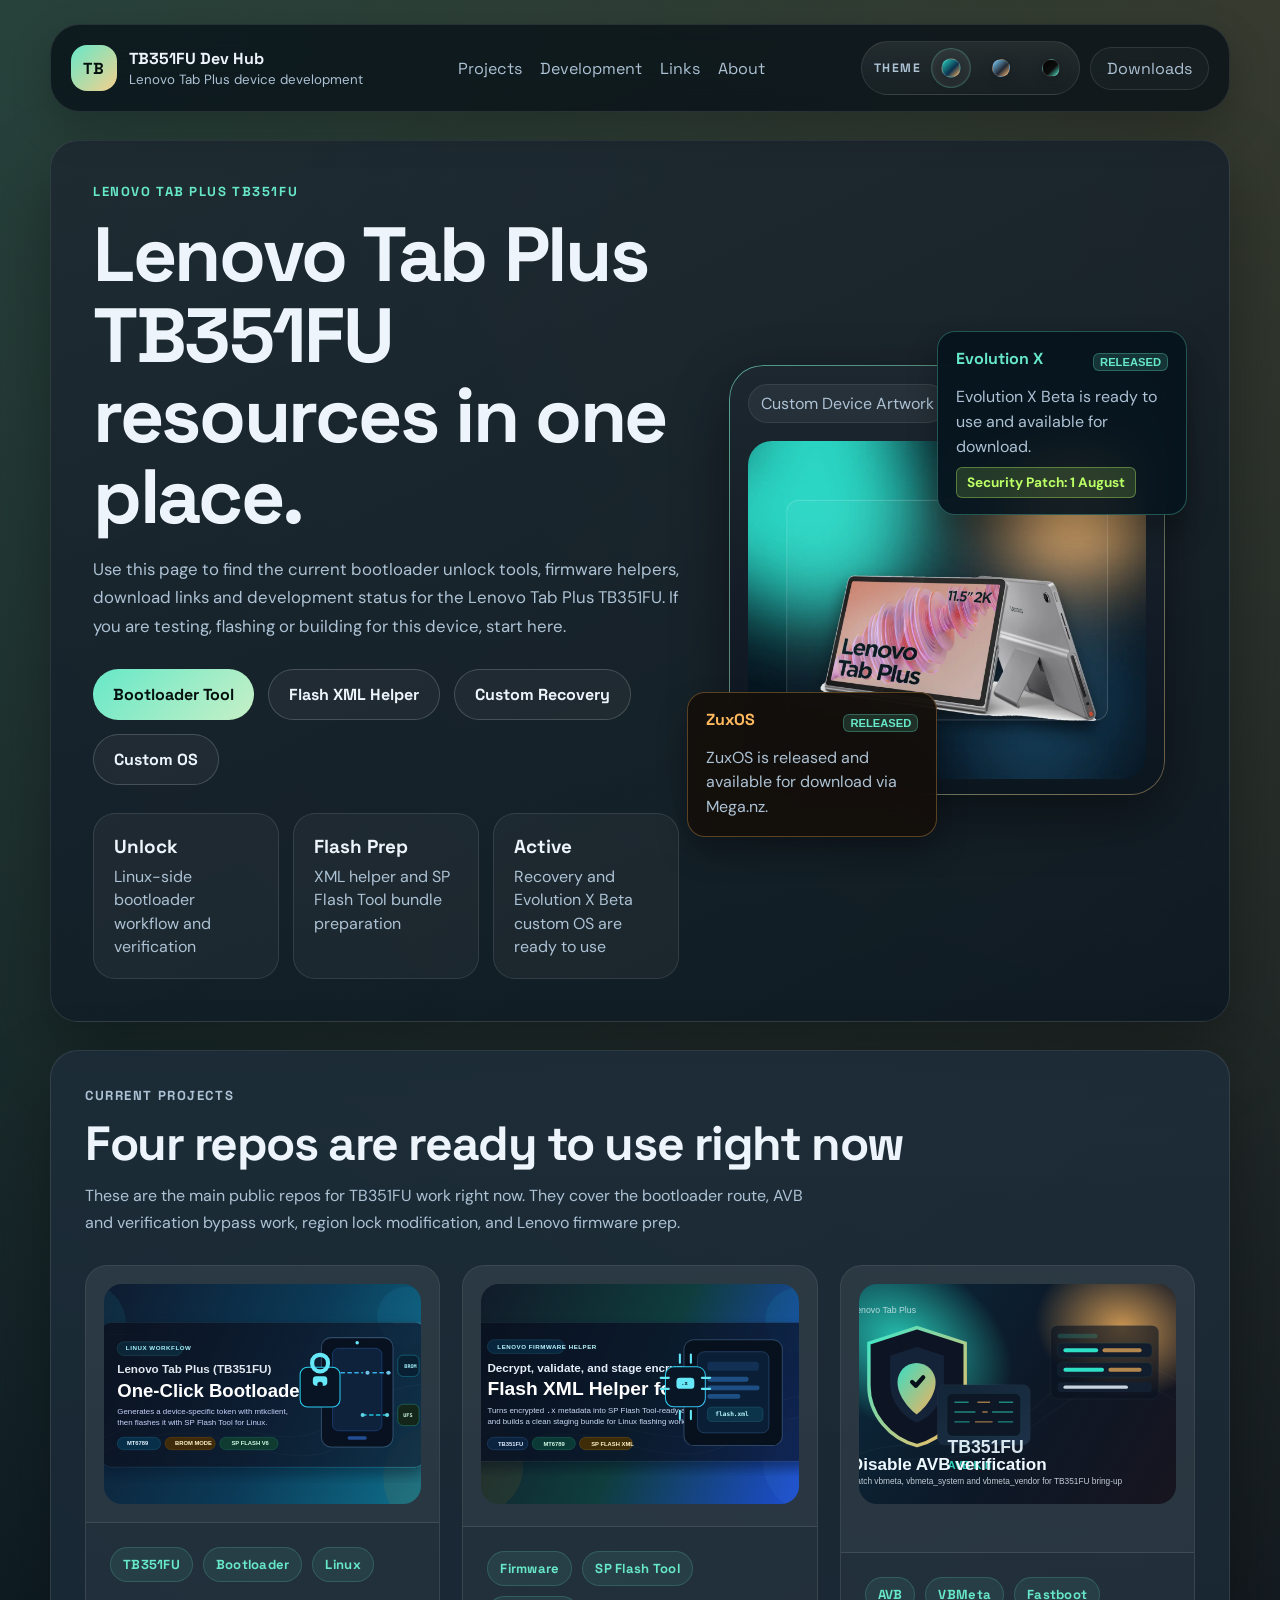
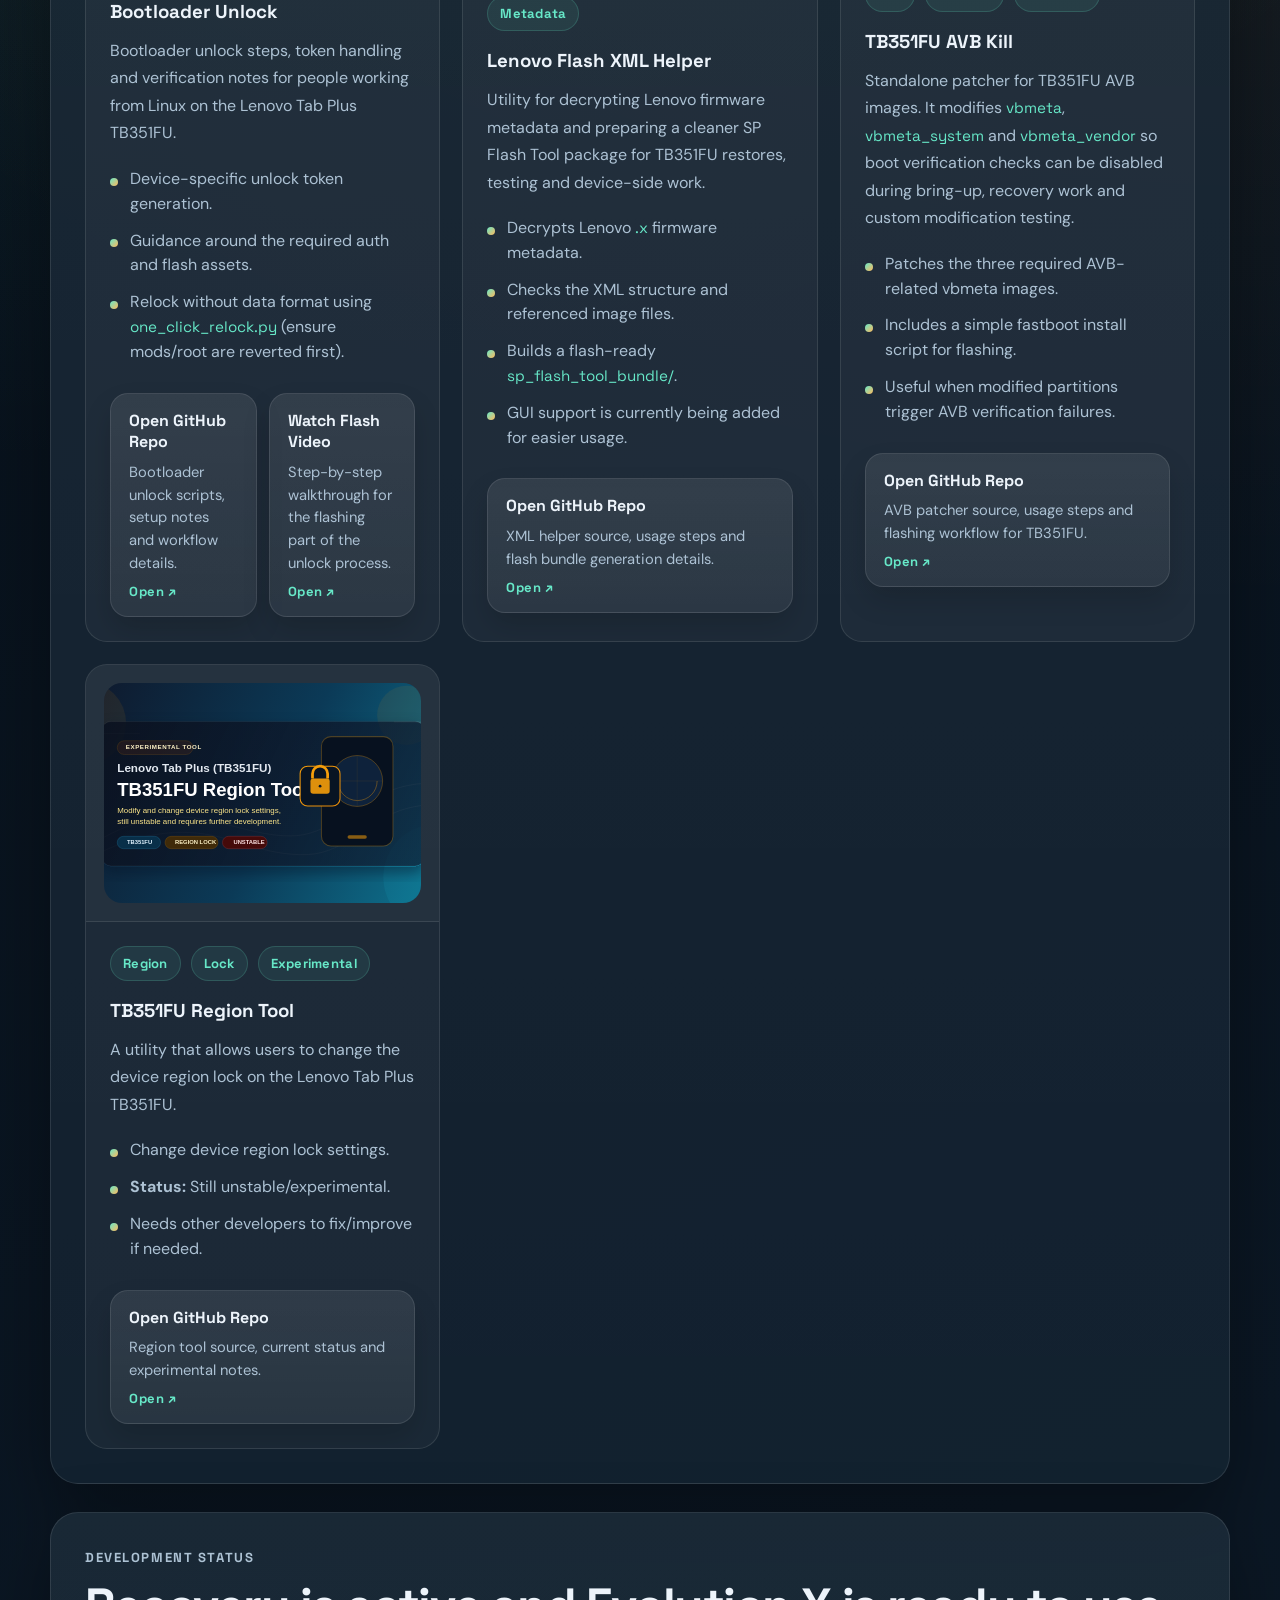
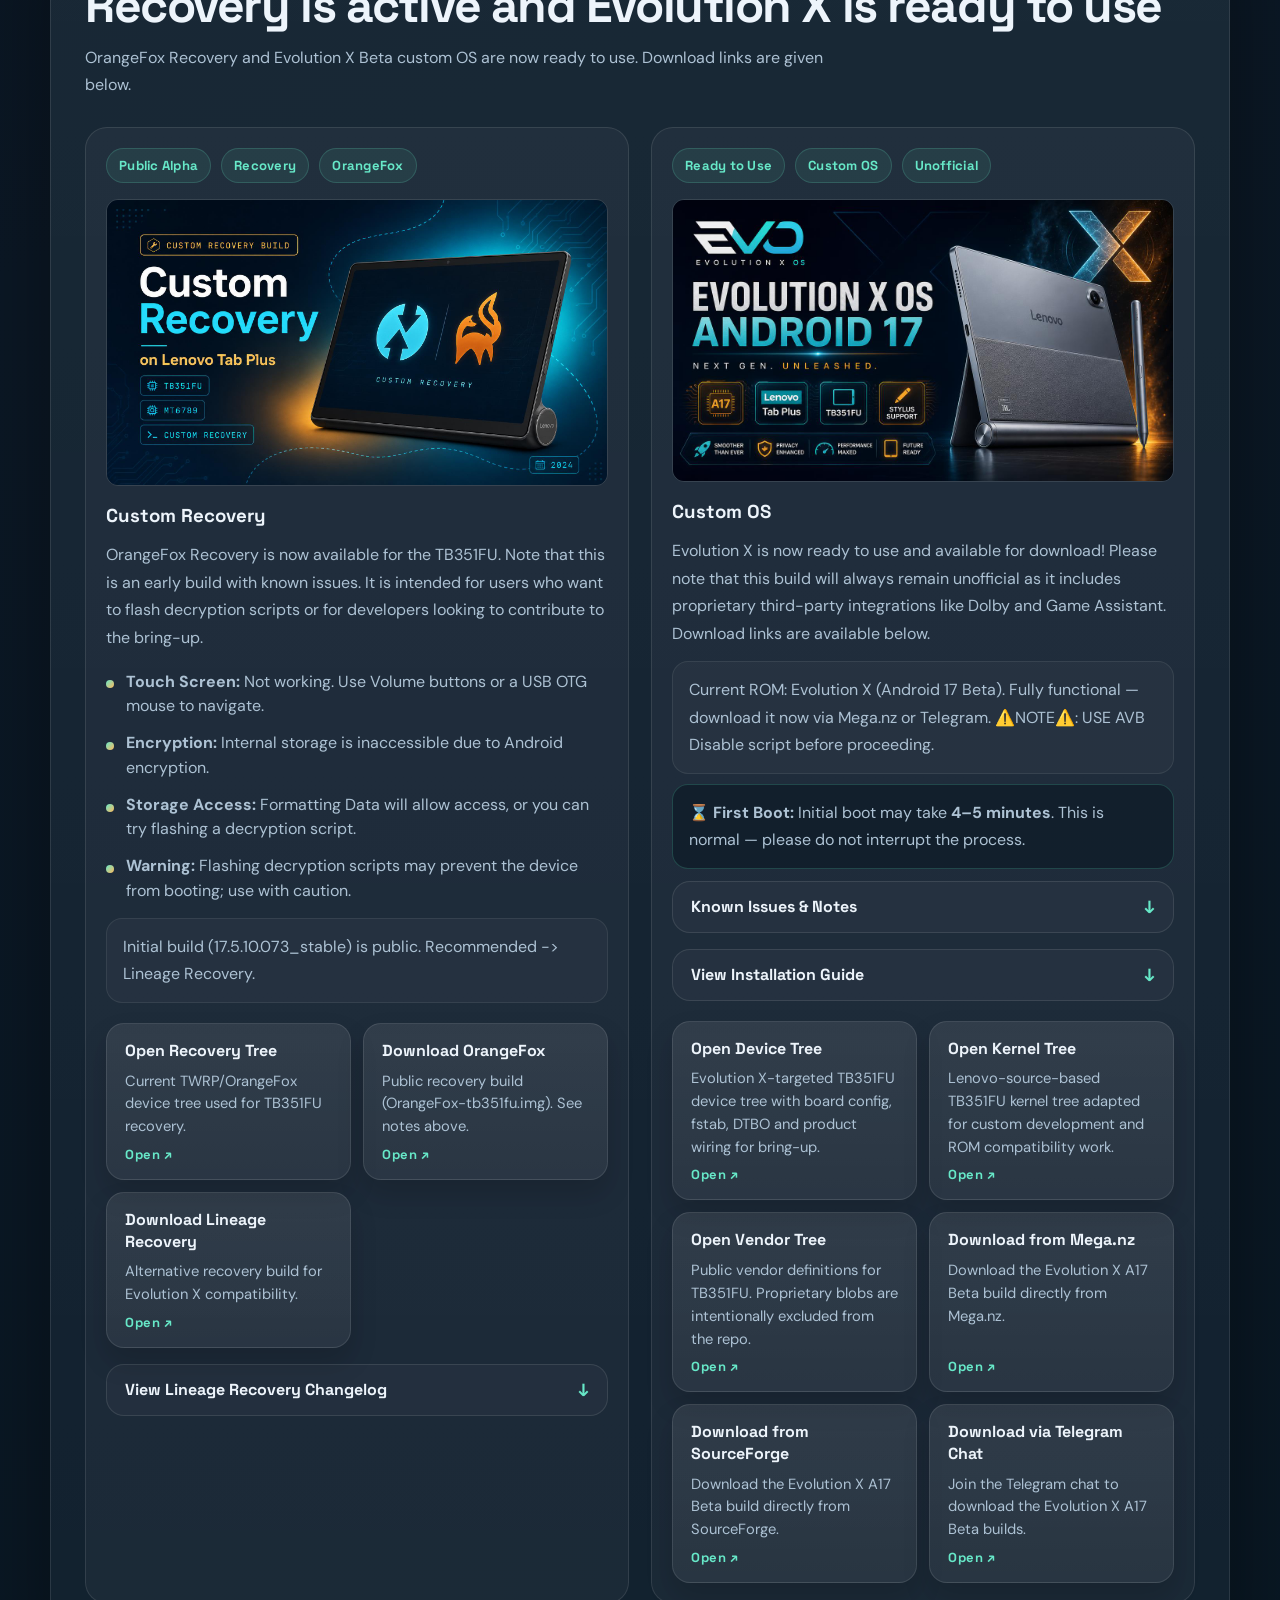
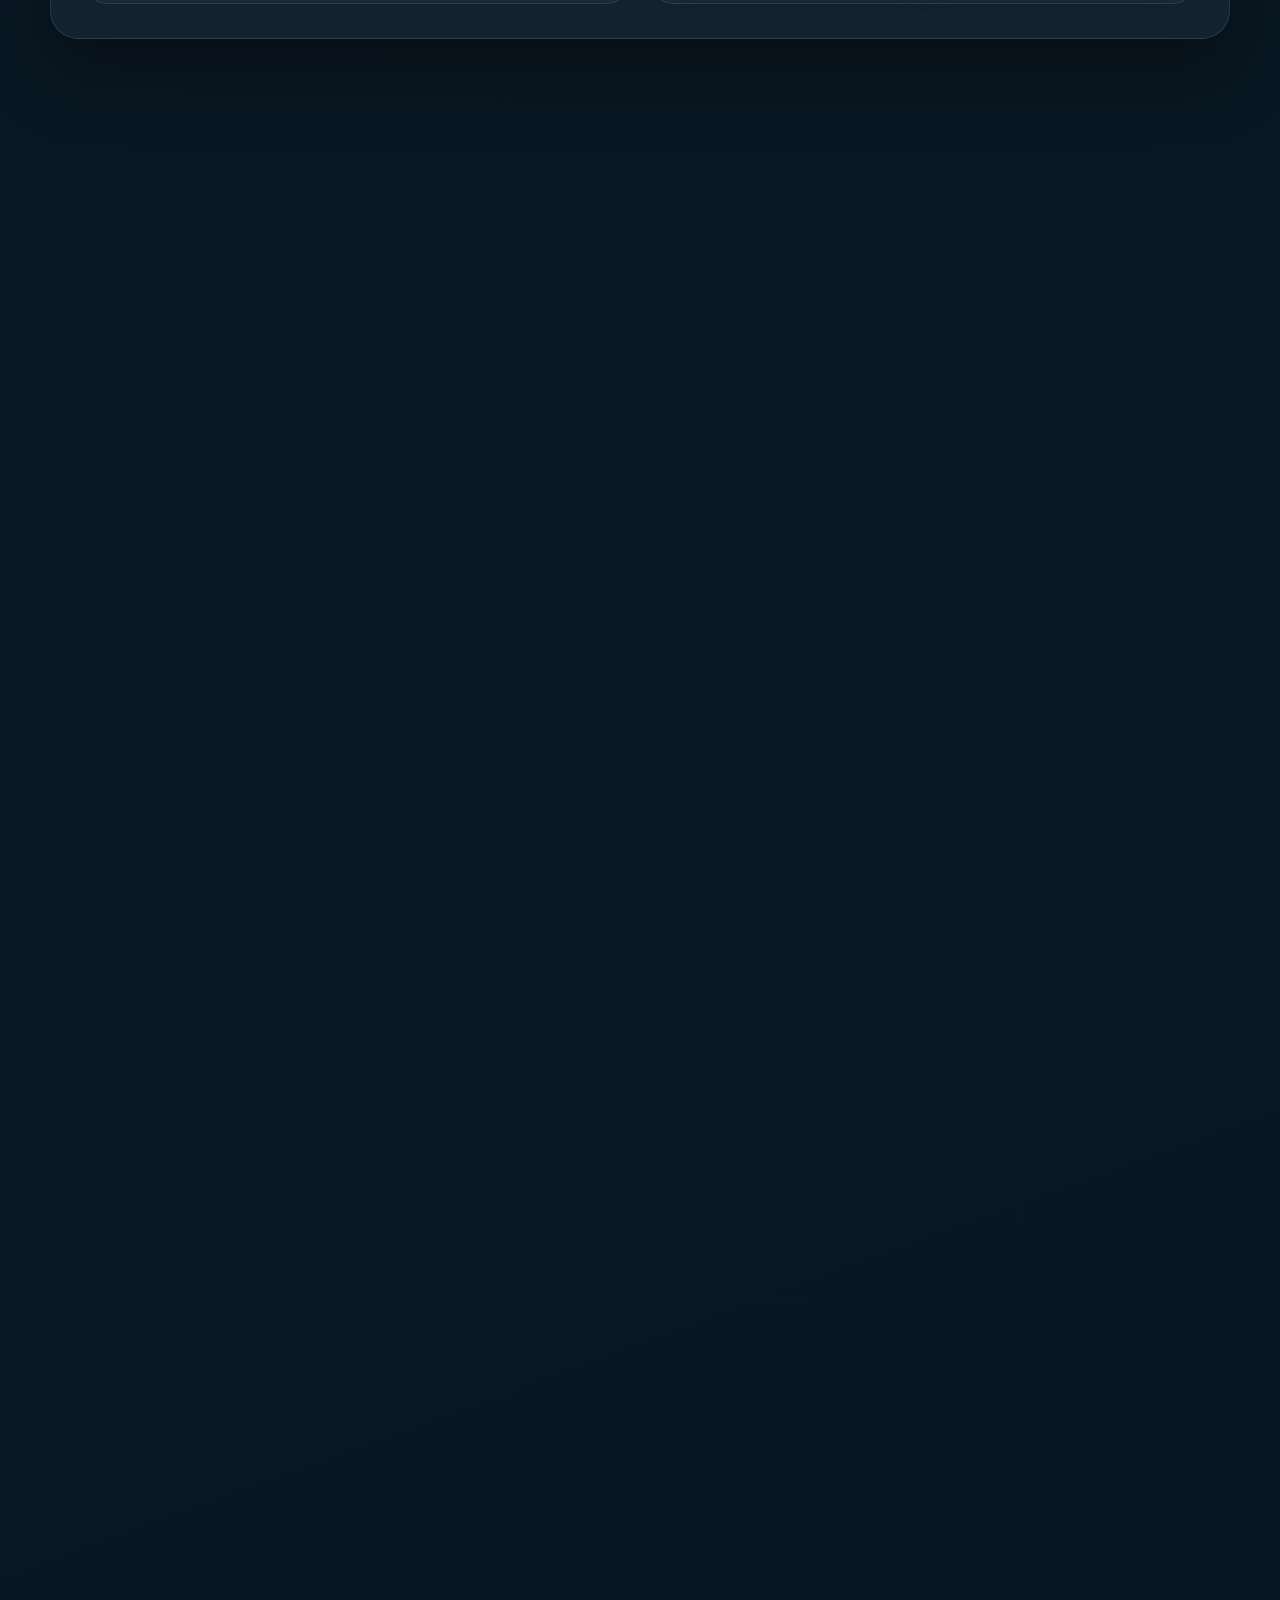
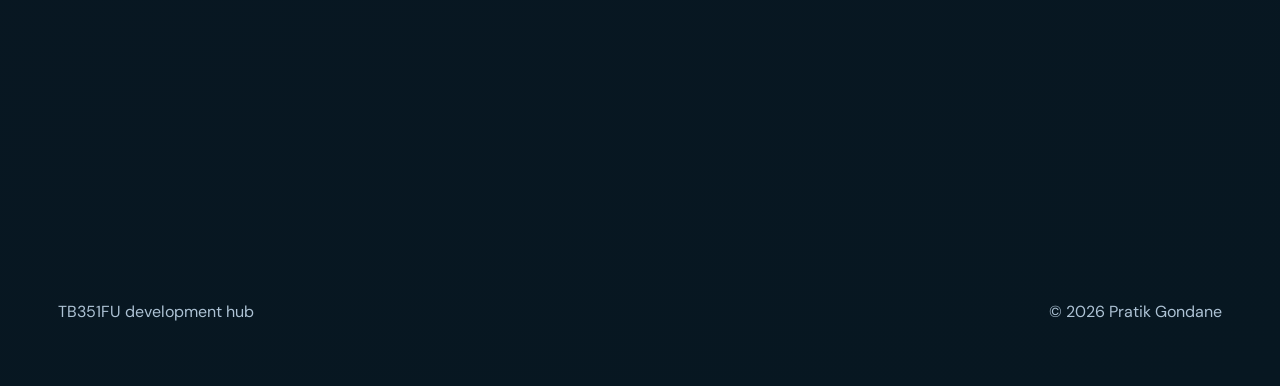
==== commit d6fee466: "add A17 release link" ====
--- a/index.html
+++ b/index.html
@@ -6,18 +6,18 @@
     <title>TB351FU Dev Hub | Lenovo Tab Plus</title>
     <meta
       name="description"
-      content="Community-maintained Lenovo Tab Plus TB351FU page with unlock tools, flashing helpers, download links, and LineageOS Beta custom OS builds."
+      content="Community-maintained Lenovo Tab Plus TB351FU page with unlock tools, flashing helpers, download links, and Evolution X Beta custom OS builds."
     />
     <meta property="og:type" content="website" />
     <meta property="og:url" content="https://helllopratik.github.io/tb351fu/" />
     <meta property="og:title" content="TB351FU Dev Hub | Lenovo Tab Plus" />
-    <meta property="og:description" content="Community-maintained Lenovo Tab Plus TB351FU page with unlock tools, flashing helpers, download links, and LineageOS Beta custom OS builds." />
+    <meta property="og:description" content="Community-maintained Lenovo Tab Plus TB351FU page with unlock tools, flashing helpers, download links, and Evolution X Beta custom OS builds." />
     <meta property="og:image" content="https://helllopratik.github.io/tb351fu/assets/og-image.png" />
     <meta property="og:image:width" content="1200" />
     <meta property="og:image:height" content="630" />
     <meta name="twitter:card" content="summary_large_image" />
     <meta name="twitter:title" content="TB351FU Dev Hub | Lenovo Tab Plus" />
-    <meta name="twitter:description" content="Community-maintained Lenovo Tab Plus TB351FU page with unlock tools, flashing helpers, download links, and LineageOS Beta custom OS builds." />
+    <meta name="twitter:description" content="Community-maintained Lenovo Tab Plus TB351FU page with unlock tools, flashing helpers, download links, and Evolution X Beta custom OS builds." />
     <meta name="twitter:image" content="https://helllopratik.github.io/tb351fu/assets/og-image.png" />
     <link rel="preconnect" href="https://fonts.googleapis.com" />
     <link rel="preconnect" href="https://fonts.gstatic.com" crossorigin />
@@ -148,7 +148,7 @@
               </article>
               <article>
                 <strong>Active</strong>
-                <span>Recovery and LineageOS Beta custom OS are ready to use</span>
+                <span>Recovery and Evolution X Beta custom OS are ready to use</span>
               </article>
             </div>
           </div>
@@ -166,24 +166,29 @@
 
             <div class="floating-card floating-card-top">
               <span style="display: flex; justify-content: space-between; align-items: center; width: 100%;">
-                <span>LineageOS</span>
+                <span>Evolution X</span>
                 <span style="font-size: 0.7rem; padding: 2px 6px; border-radius: 6px; background: rgba(103, 232, 200, 0.15); border: 1px solid rgba(103, 232, 200, 0.3); color: var(--accent); margin-bottom: 0; text-transform: uppercase; font-family: sans-serif; font-weight: 700;">Released</span>
               </span>
               <p>
-                LineageOS is ready to use and available for download.
-                <strong style="display: inline-block; margin-top: 8px; padding: 4px 10px; border-radius: 6px; background: rgba(187, 255, 102, 0.15); border: 1px solid rgba(187, 255, 102, 0.35); color: #bbff66; font-size: 0.85rem;">Security Patch: July</strong>
+                Evolution X Beta is ready to use and available for download.
+                <strong style="display: inline-block; margin-top: 8px; padding: 4px 10px; border-radius: 6px; background: rgba(187, 255, 102, 0.15); border: 1px solid rgba(187, 255, 102, 0.35); color: #bbff66; font-size: 0.85rem;">Security Patch: 1 August</strong>
               </p>
             </div>
 
-            <div class="floating-card floating-card-warning">
+            <a
+              class="floating-card floating-card-warning"
+              href="https://mega.nz/folder/G1wBFbLB#x_TEF6RH4DVJCCIgyLlnLg"
+              target="_blank"
+              rel="noreferrer"
+            >
               <span style="display: flex; justify-content: space-between; align-items: center; width: 100%;">
-                <span>Kernel</span>
-                <span style="font-size: 0.7rem; padding: 2px 6px; border-radius: 6px; background: rgba(255, 185, 94, 0.15); border: 1px solid rgba(255, 185, 94, 0.3); color: var(--accent-strong); margin-bottom: 0; text-transform: uppercase; font-family: sans-serif; font-weight: 700;">WiP</span>
+                <span>ZuxOS</span>
+                <span style="font-size: 0.7rem; padding: 2px 6px; border-radius: 6px; background: rgba(103, 232, 200, 0.15); border: 1px solid rgba(103, 232, 200, 0.3); color: var(--accent); margin-bottom: 0; text-transform: uppercase; font-family: sans-serif; font-weight: 700;">Released</span>
               </span>
               <p>
-                Kernel compilation under development for custom ROM.
+                ZuxOS is released and available for download via Mega.nz.
               </p>
-            </div>
+            </a>
           </div>
         </section>
 
@@ -388,9 +393,9 @@
         <section class="section reveal" id="development">
           <div class="section-head">
             <p class="eyebrow">Development Status</p>
-            <h2>Recovery is active and LineageOS is ready to use</h2>
+            <h2>Recovery is active and Evolution X is ready to use</h2>
             <p>
-              OrangeFox Recovery and LineageOS Beta custom OS are now ready to use. Download links are given below.
+              OrangeFox Recovery and Evolution X Beta custom OS are now ready to use. Download links are given below.
             </p>
           </div>
 
@@ -460,7 +465,7 @@
                 >
                   <span class="action-card-title">Download Lineage Recovery</span>
                   <small class="action-card-note">
-                    Alternative recovery build for LineageOS compatibility.
+                    Alternative recovery build for Evolution X compatibility.
                   </small>
                 </a>
               </div>
@@ -486,8 +491,8 @@
 
               <div class="status-media" style="margin-top: 16px; border-radius: 12px; overflow: hidden; border: 1px solid var(--line);">
                 <img
-                  src="assets/customos.jpeg"
-                  alt="LineageOS Beta screenshot for Lenovo Tab Plus"
+                  src="assets/evolutionx-a17-thumbnail.jpg"
+                  alt="Evolution X A17 Beta screenshot for Lenovo Tab Plus"
                   style="width: 100%; height: auto; display: block; object-fit: cover;"
                   loading="lazy"
                 />
@@ -495,10 +500,10 @@
 
               <h3>Custom OS</h3>
               <p>
-                LineageOS is now ready to use and available for download! Please note that this build will always remain unofficial as it includes proprietary third-party integrations like Dolby and Game Assistant. Download links are available below.
+                Evolution X is now ready to use and available for download! Please note that this build will always remain unofficial as it includes proprietary third-party integrations like Dolby and Game Assistant. Download links are available below.
               </p>
               <p class="status-note">
-                Current ROM: LineageOS (Android 16). Fully functional — download it now via Mega.nz or Telegram. ⚠️NOTE⚠️: USE AVB Disable script before proceeding.
+                Current ROM: Evolution X (Android 17 Beta). Fully functional — download it now via Mega.nz or Telegram. ⚠️NOTE⚠️: USE AVB Disable script before proceeding.
               </p>
               <p class="status-note" style="border-color: rgba(103, 232, 200, 0.2); background: rgba(6, 20, 30, 0.5); margin-top: 10px;">
                 <strong>&#8987; First Boot:</strong> Initial boot may take <strong>4&ndash;5 minutes</strong>. This is normal &mdash; please do not interrupt the process.
@@ -508,15 +513,9 @@
                 <summary>Known Issues &amp; Notes</summary>
                 <div class="details-content">
 
-                  <p style="margin: 0 0 12px; color: var(--accent-strong); font-weight: 600;">Stylus Pen</p>
+                  <p style="margin: 0 0 12px; color: var(--accent-strong); font-weight: 600;">System</p>
                   <ul class="feature-list feature-list-compact">
-                    <li><strong>Button bug:</strong> Pressing the stylus button activates the eraser mode in Nebo and it may stay stuck there. To return to draw mode, double-press the button or hold it for ~5 seconds. A temporary workaround is to disconnect Bluetooth and reconnect.</li>
                     <li><strong>Offline Charging &amp; battery charge capping:</strong> Disabled / not functional in this build (will be fix in later build).</li>
-                    <li><strong>Palm Rejection:</strong> Supported and working.</li>
-                  </ul>
-
-                  <p style="margin: 16px 0 12px; color: var(--accent-strong); font-weight: 600;">System</p>
-                  <ul class="feature-list feature-list-compact">
                     <li><strong>Play Integrity:</strong> Use magisk module to resolve.</li>
                     <li><strong>GApps & Stock Rom Apps:</strong> Gapps basics included in this build. Stock Apps like pen, Nebo, Myscript and Game assistant inlcuded.</li>
                   </ul>
@@ -539,19 +538,19 @@
                     <li>Connect your PC via USB.</li>
                     <li>Flash only <code>vendor_boot.img</code> from the ROM folder.</li>
                     <li>Power off the device, or reboot back into recovery via bootloader or from the system. <strong>Do not</strong> select &ldquo;Reboot to Recovery&rdquo; from the stock Fastbootd menu.</li>
-                    <li>Once in Lineage Recovery, perform a <strong>Factory Reset (wipe data)</strong>.</li>
+                    <li>Once in Evolution X Recovery, perform a <strong>Factory Reset (wipe data)</strong>.</li>
                     <li>Go to <strong>Fastbootd mode</strong> again.</li>
                     <li>Run <code>./flash.sh</code> from the ROM folder on your PC. &mdash; This flashes all required partitions.</li>
-                    <li>Reboot and enjoy LineageOS.</li>
+                    <li>Reboot and enjoy Evolution X.</li>
                   </ol>
 
-                  <p style="margin: 16px 0 12px; color: var(--accent-strong); font-weight: 600;">Path B &mdash; Already on Lineage Recovery</p>
+                  <p style="margin: 16px 0 12px; color: var(--accent-strong); font-weight: 600;">Path B &mdash; Already on Evolution X Recovery</p>
                   <ol class="feature-list feature-list-compact" style="list-style: decimal; padding-left: 20px;">
-                    <li>Reboot into <strong>Lineage Recovery</strong>.</li>
+                    <li>Reboot into <strong>Evolution X Recovery</strong>.</li>
                     <li>Perform a <strong>Factory Reset (wipe data)</strong> first &mdash; do this before flashing any images.</li>
                     <li>Enter <strong>Fastbootd mode</strong> from recovery.</li>
                     <li>Connect your PC and run <code>./flash.sh</code> from the ROM folder.</li>
-                    <li>Reboot and enjoy LineageOS.</li>
+                    <li>Reboot and enjoy Evolution X.</li>
                   </ol>
 
                   <p style="margin: 16px 0 8px; color: var(--muted); font-size: 0.85rem;">
@@ -576,7 +575,7 @@
                 >
                   <span class="action-card-title">Open Device Tree</span>
                   <small class="action-card-note">
-                    LineageOS-targeted TB351FU device tree with board config,
+                    Evolution X-targeted TB351FU device tree with board config,
                     fstab, DTBO and product wiring for bring-up.
                   </small>
                 </a>
@@ -612,7 +611,7 @@
                 >
                   <span class="action-card-title">Download from Mega.nz</span>
                   <small class="action-card-note">
-                    Download the LineageOS A16 build directly from Mega.nz.
+                    Download the Evolution X A17 Beta build directly from Mega.nz.
                   </small>
                 </a>
                 <a
@@ -623,7 +622,7 @@
                 >
                   <span class="action-card-title">Download from SourceForge</span>
                   <small class="action-card-note">
-                    Download the LineageOS A16 build directly from SourceForge.
+                    Download the Evolution X A17 Beta build directly from SourceForge.
                   </small>
                 </a>
                 <a
@@ -634,7 +633,7 @@
                 >
                   <span class="action-card-title">Download via Telegram Chat</span>
                   <small class="action-card-note">
-                    Join the Telegram chat to download the LineageOS A16 Beta builds.
+                    Join the Telegram chat to download the Evolution X A17 Beta builds.
                   </small>
                 </a>
               </div>
@@ -733,7 +732,7 @@
               <h3>What will you find here</h3>
               <ul class="feature-list feature-list-compact">
                 <li>Current public tools for Lenovo Tab Plus TB351FU work.</li>
-                <li>Status updates for recovery and LineageOS Beta releases.</li>
+                <li>Status updates for recovery and Evolution X Beta releases.</li>
                 <li>Download, profile and community links in one place.</li>
                 <li>Visible placeholders for pages that will be added later.</li>
               </ul>
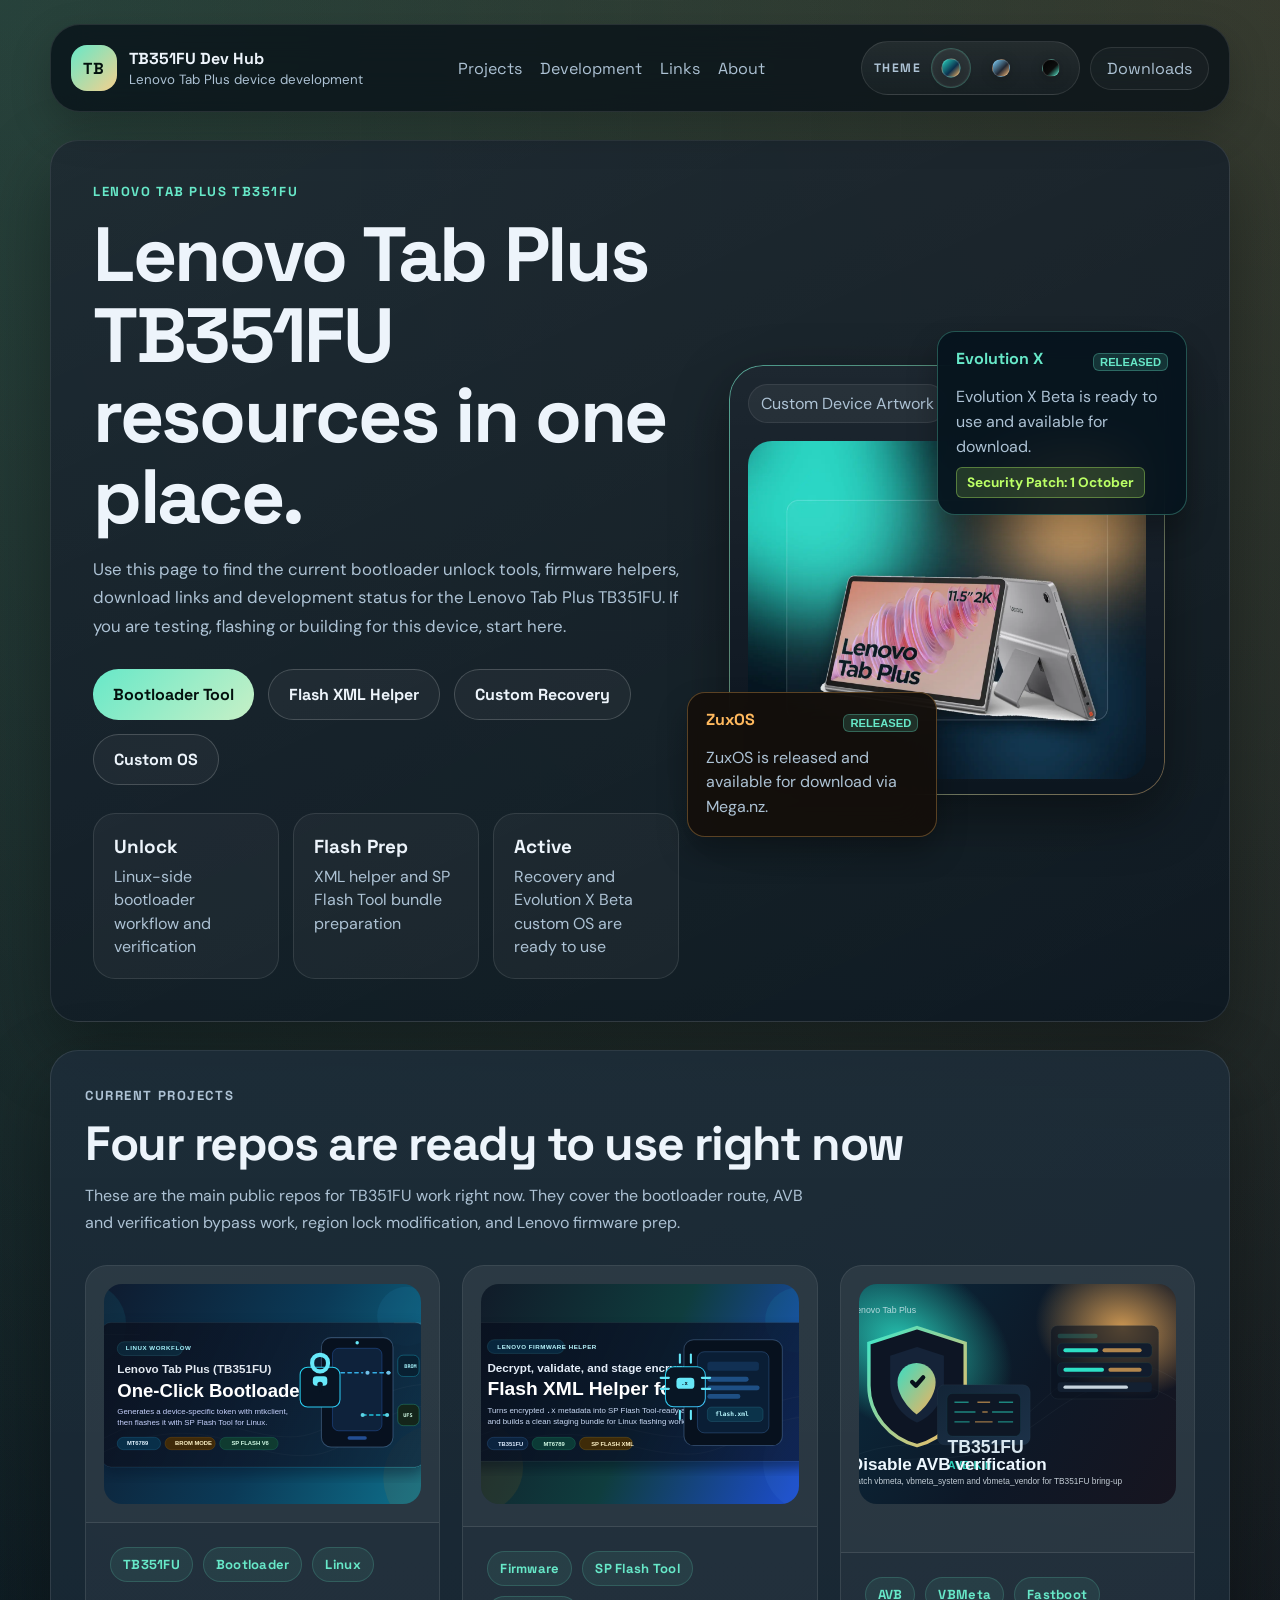
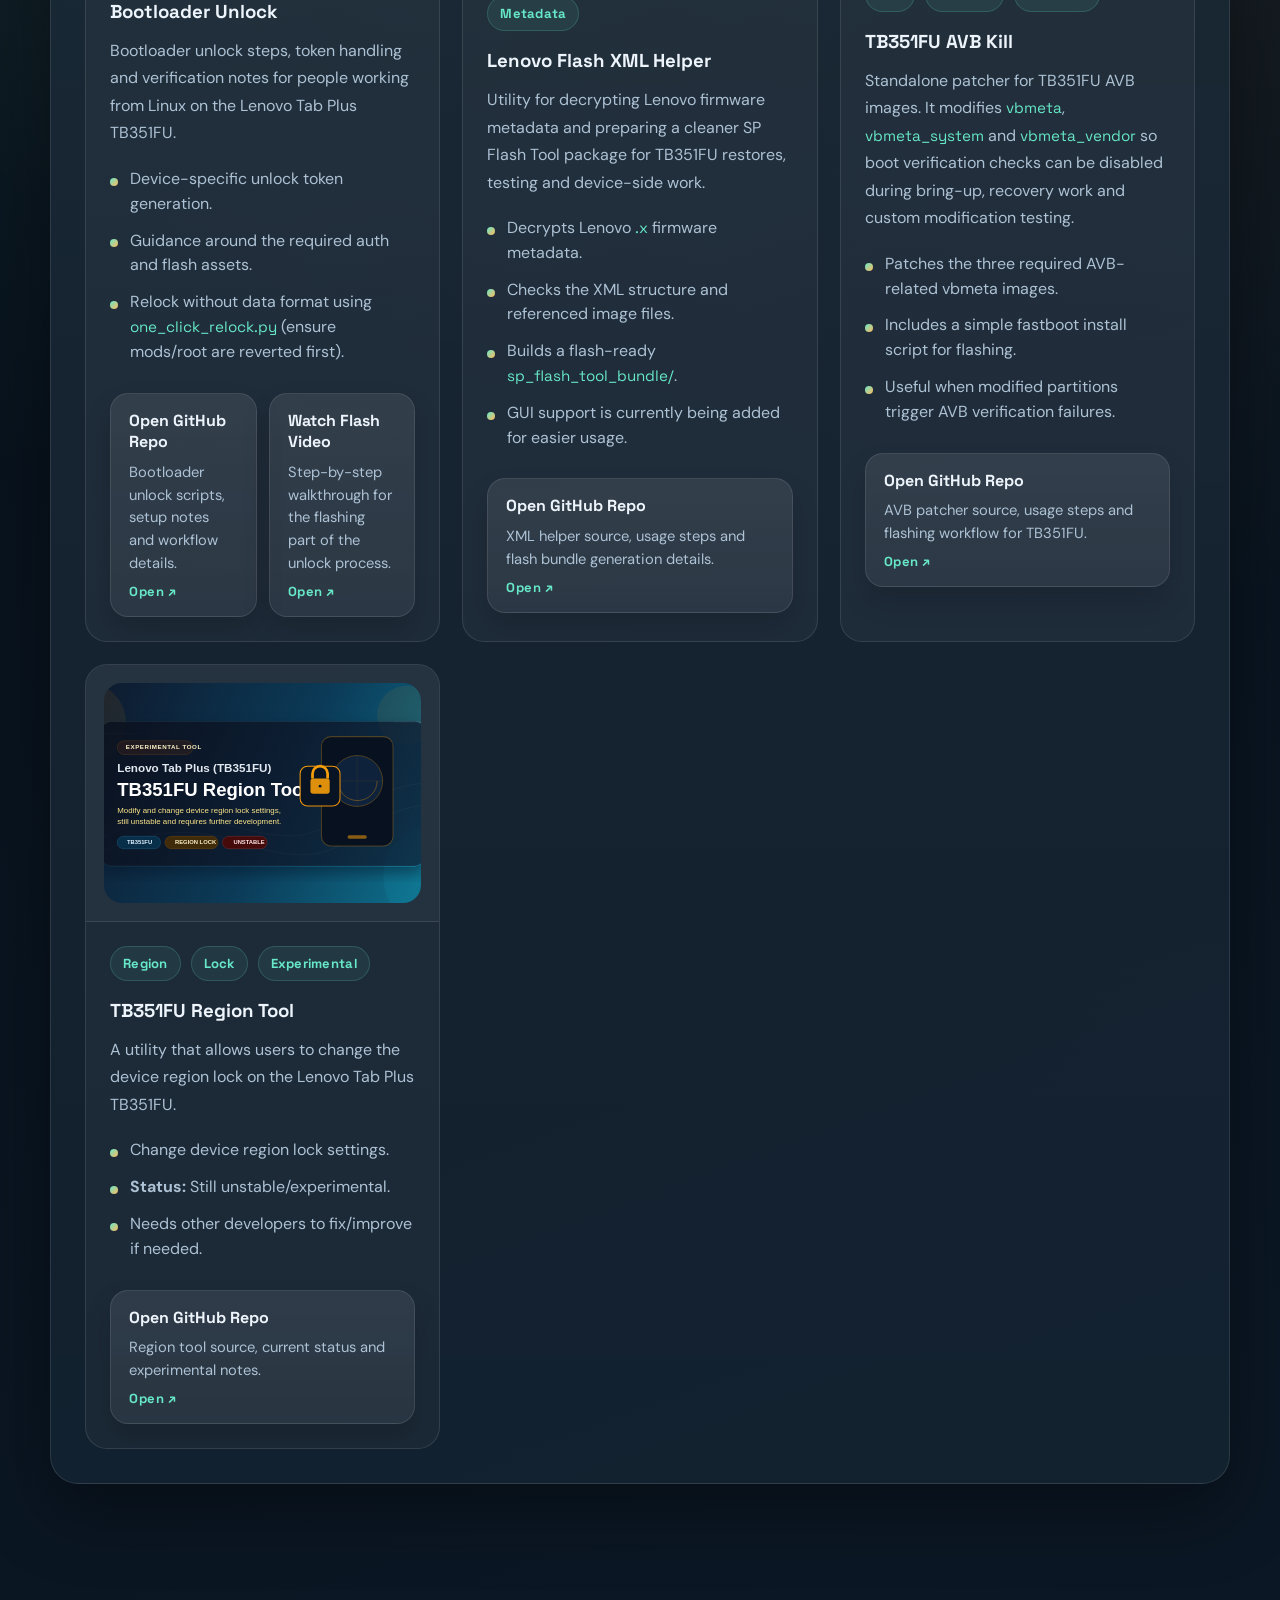
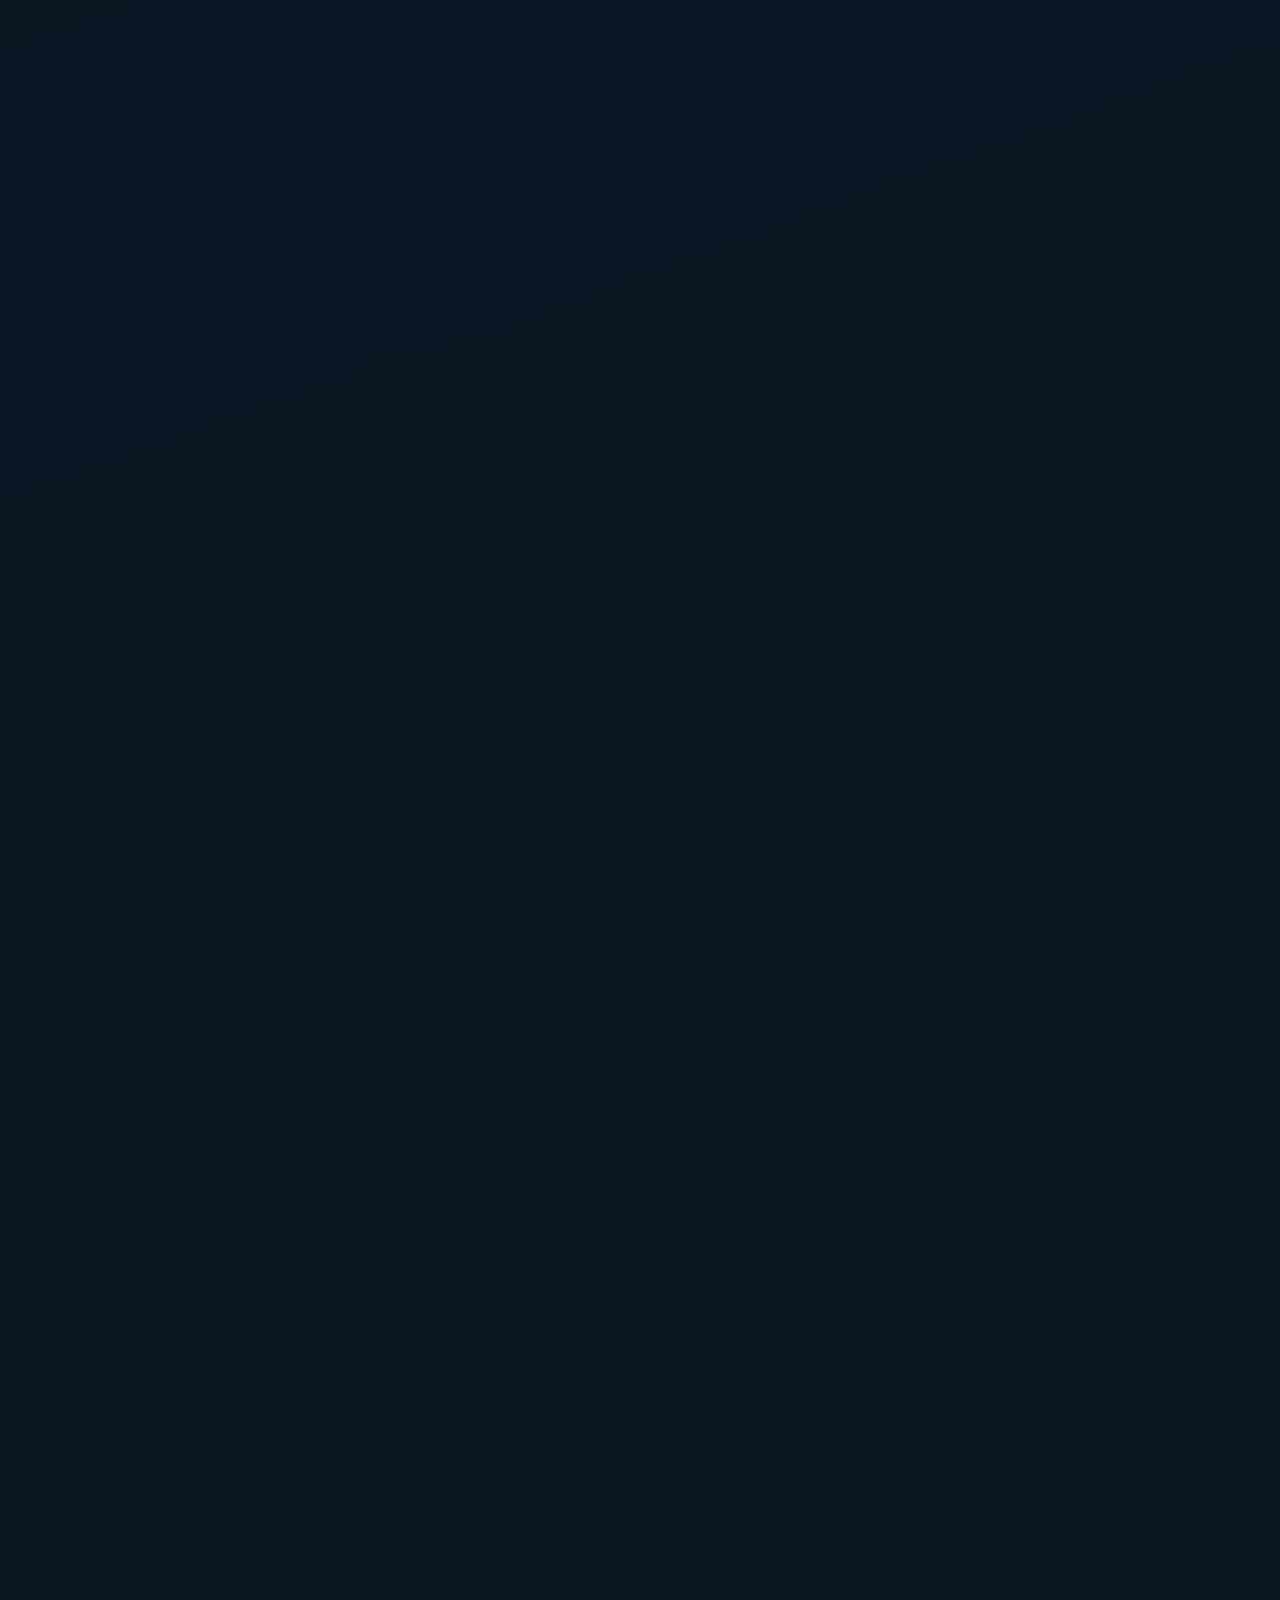
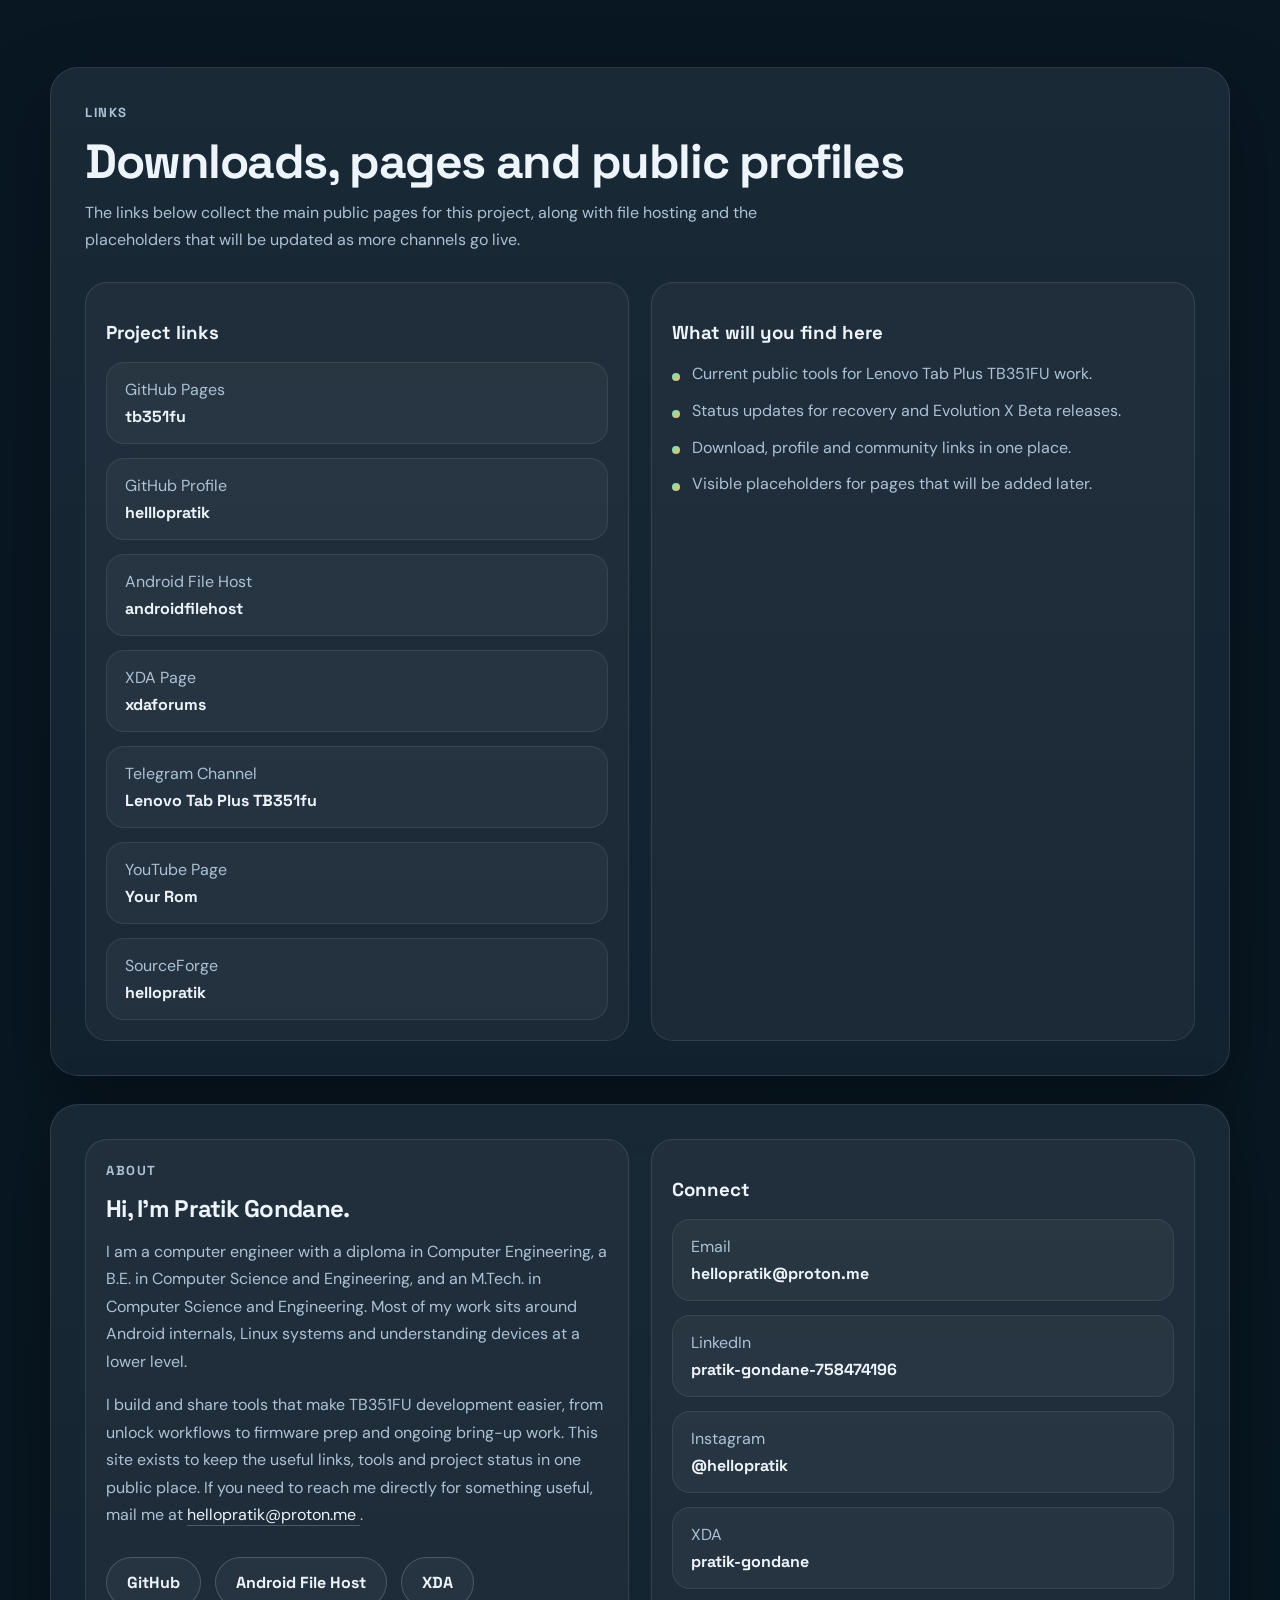
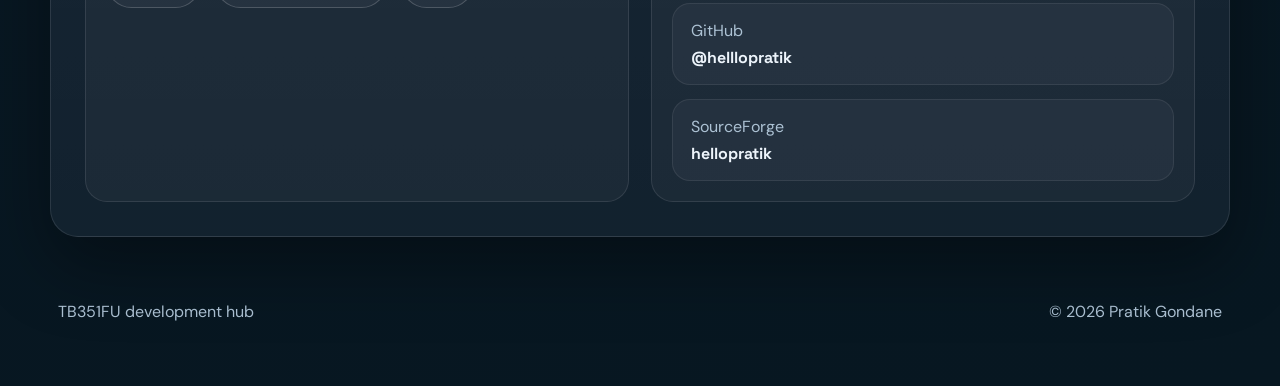
==== commit ee194102: "Update index.html" ====
--- a/index.html
+++ b/index.html
@@ -171,7 +171,7 @@
               </span>
               <p>
                 Evolution X Beta is ready to use and available for download.
-                <strong style="display: inline-block; margin-top: 8px; padding: 4px 10px; border-radius: 6px; background: rgba(187, 255, 102, 0.15); border: 1px solid rgba(187, 255, 102, 0.35); color: #bbff66; font-size: 0.85rem;">Security Patch: 1 August</strong>
+                <strong style="display: inline-block; margin-top: 8px; padding: 4px 10px; border-radius: 6px; background: rgba(187, 255, 102, 0.15); border: 1px solid rgba(187, 255, 102, 0.35); color: #bbff66; font-size: 0.85rem;">Security Patch: 1 October</strong>
               </p>
             </div>
 
